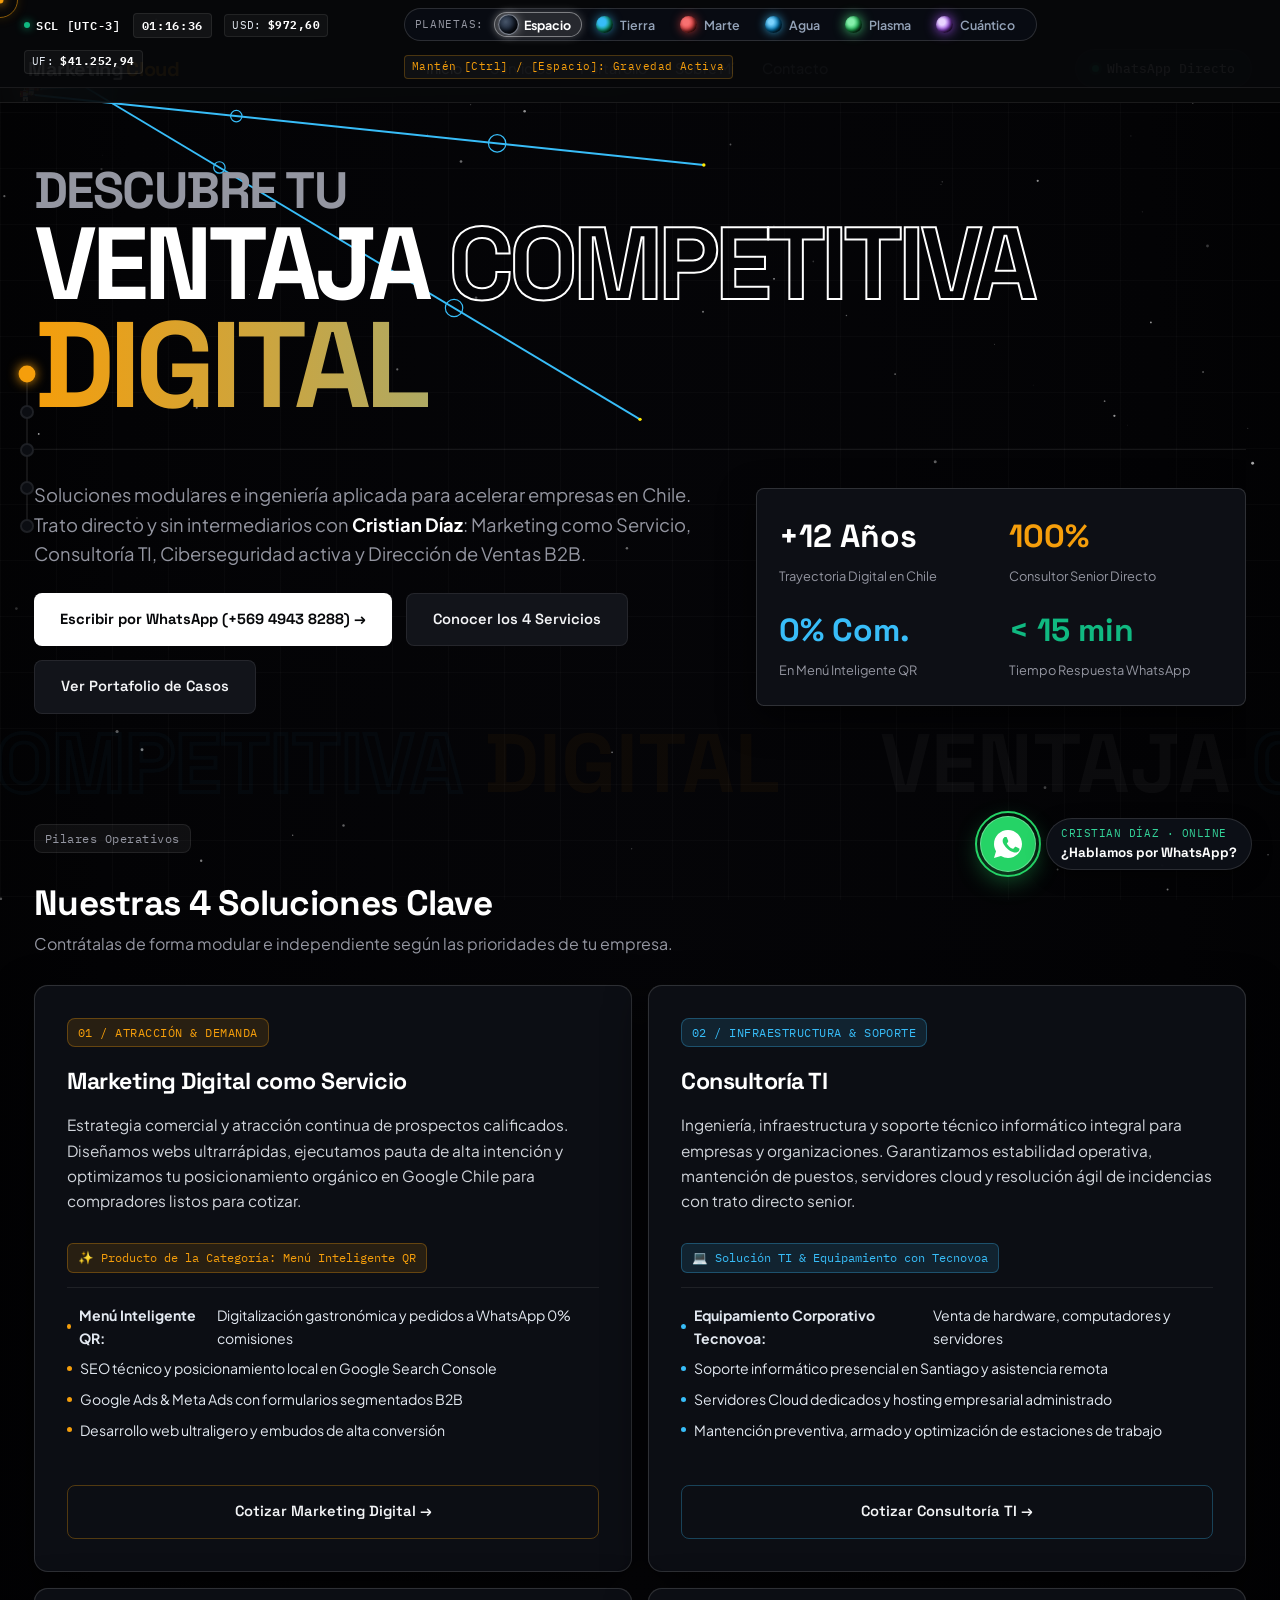
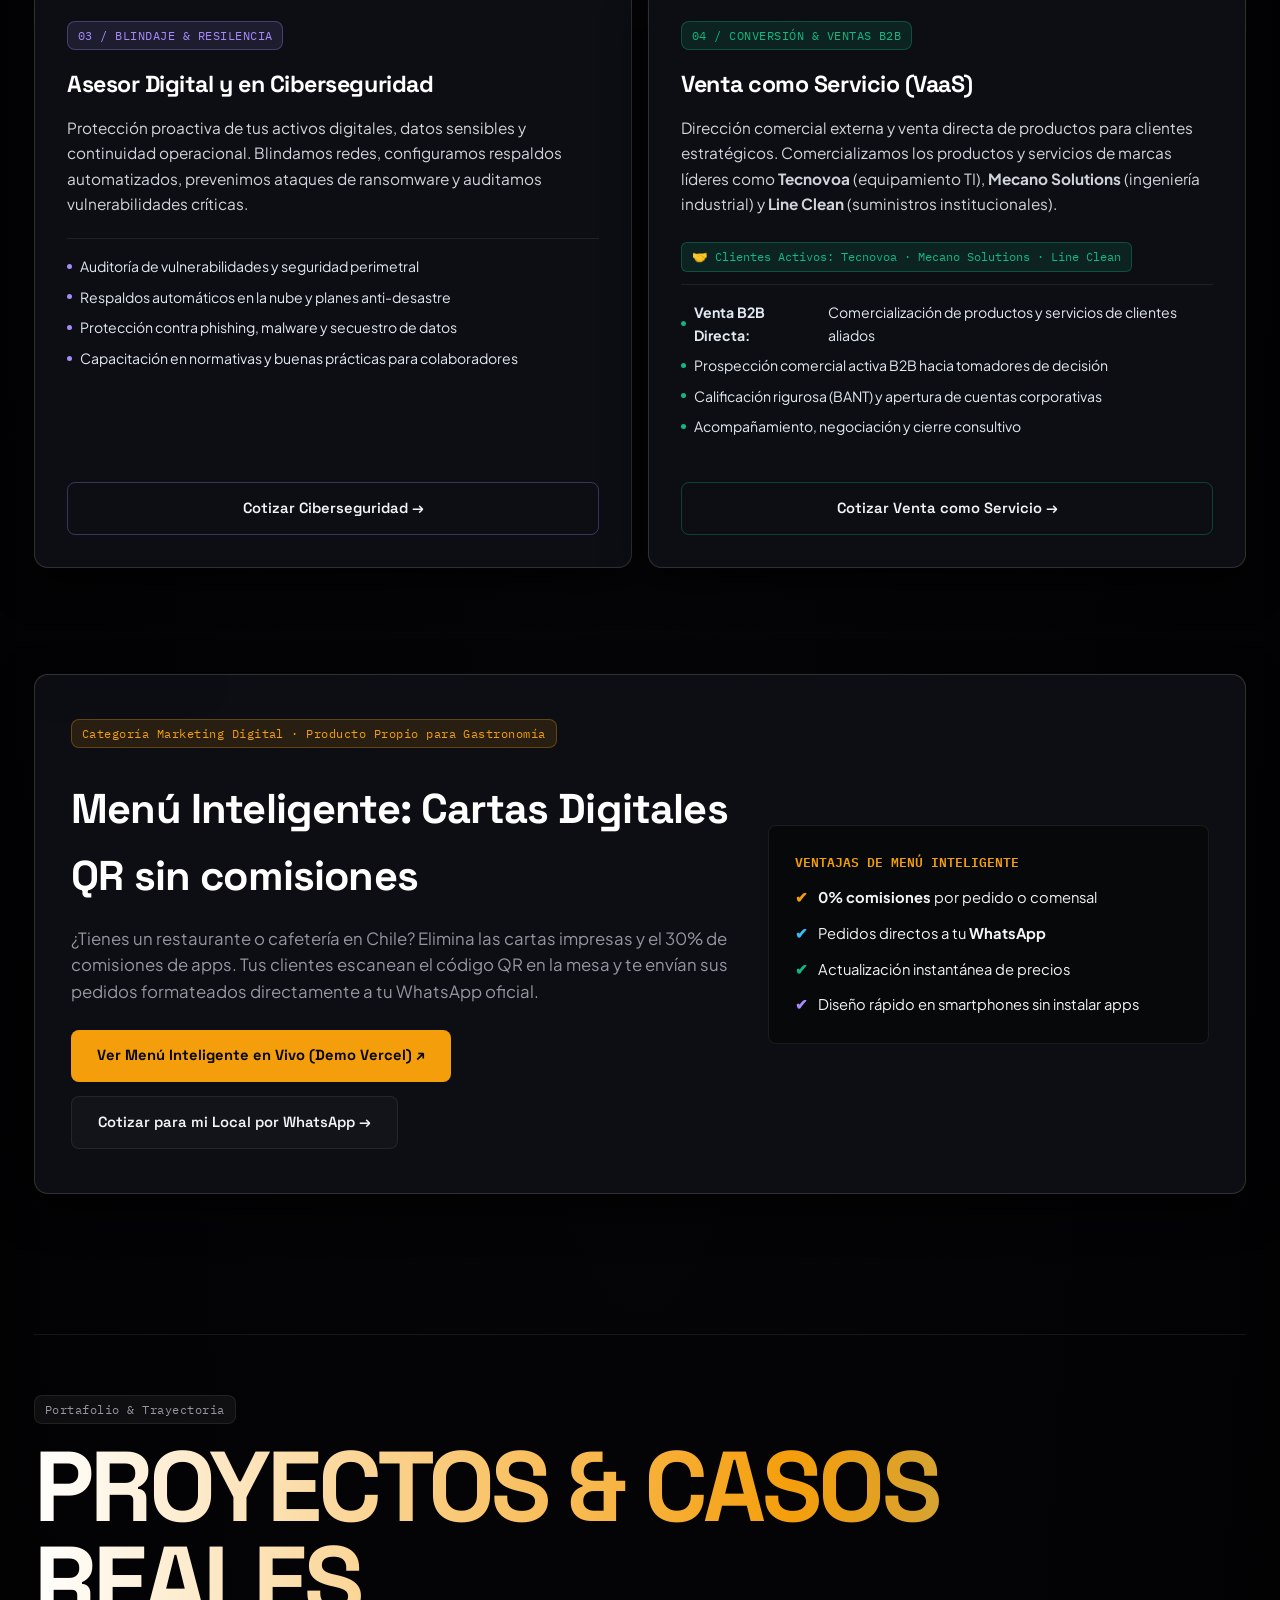
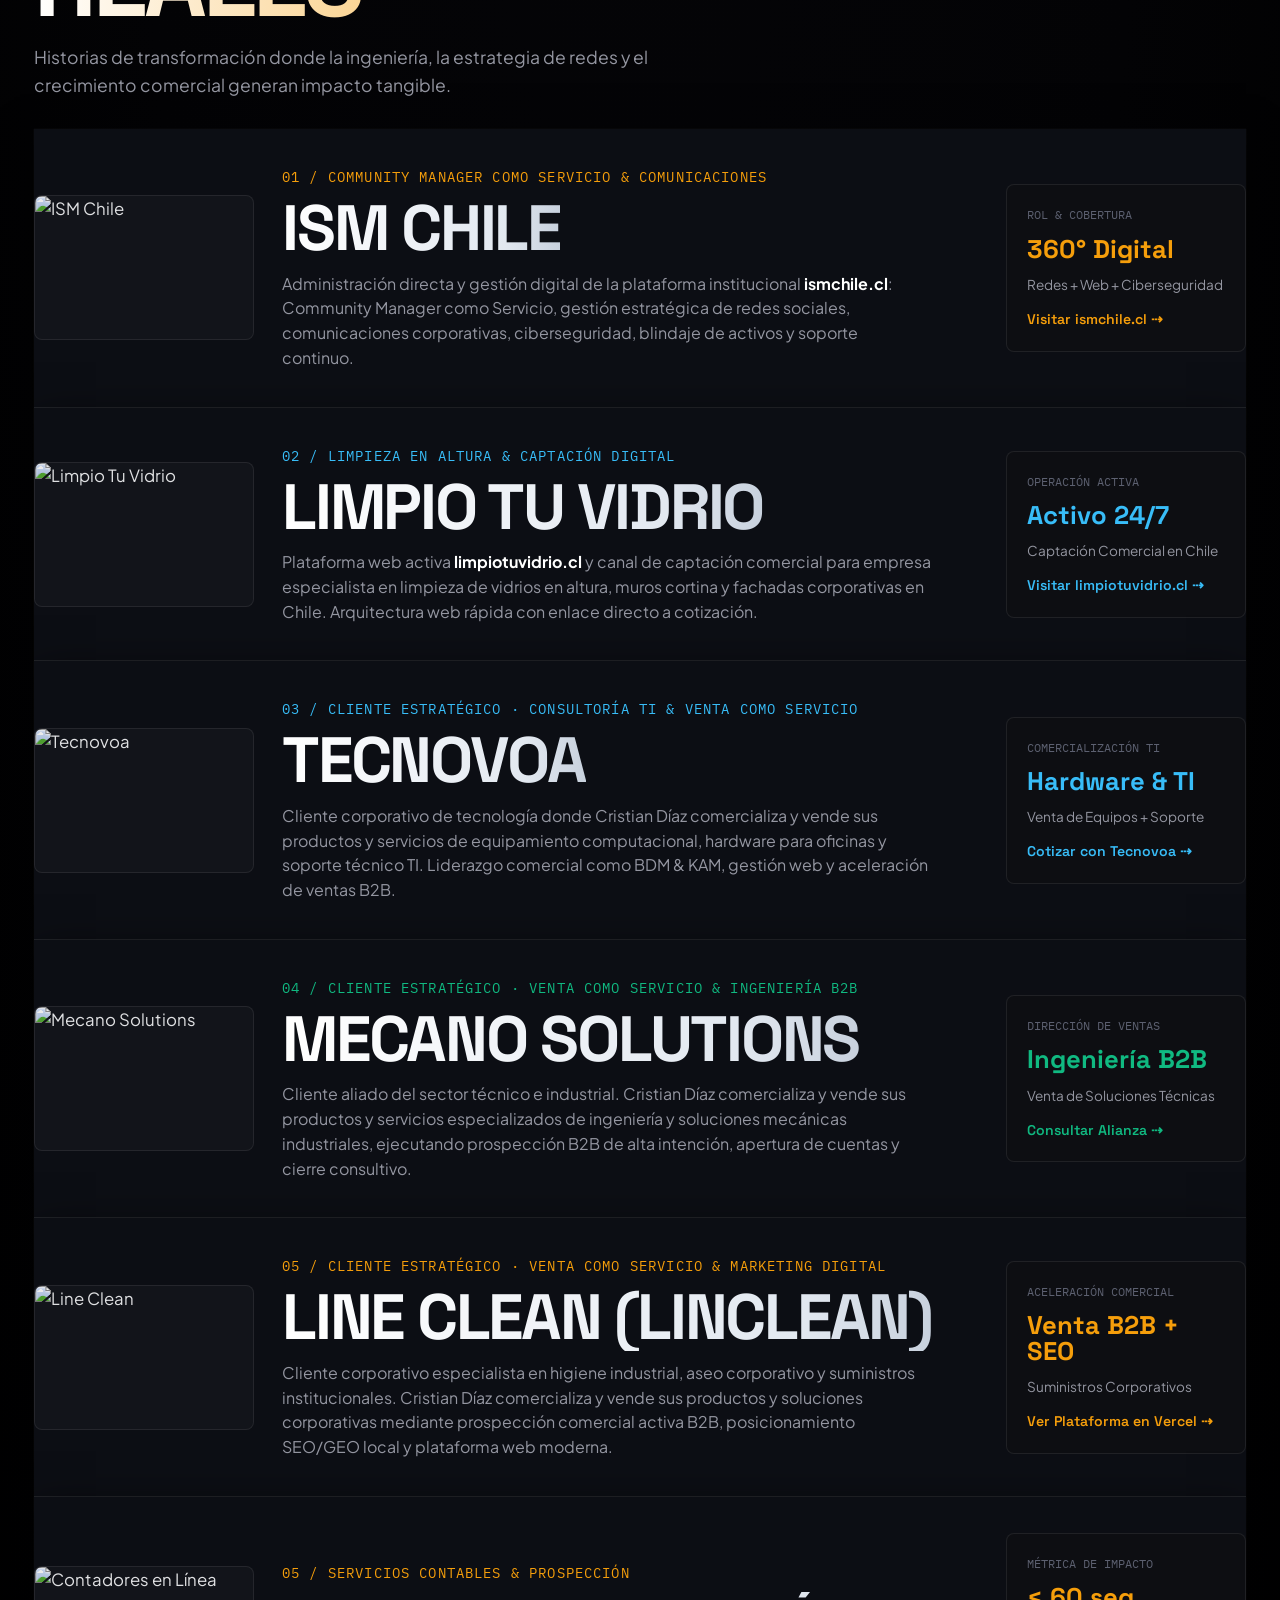
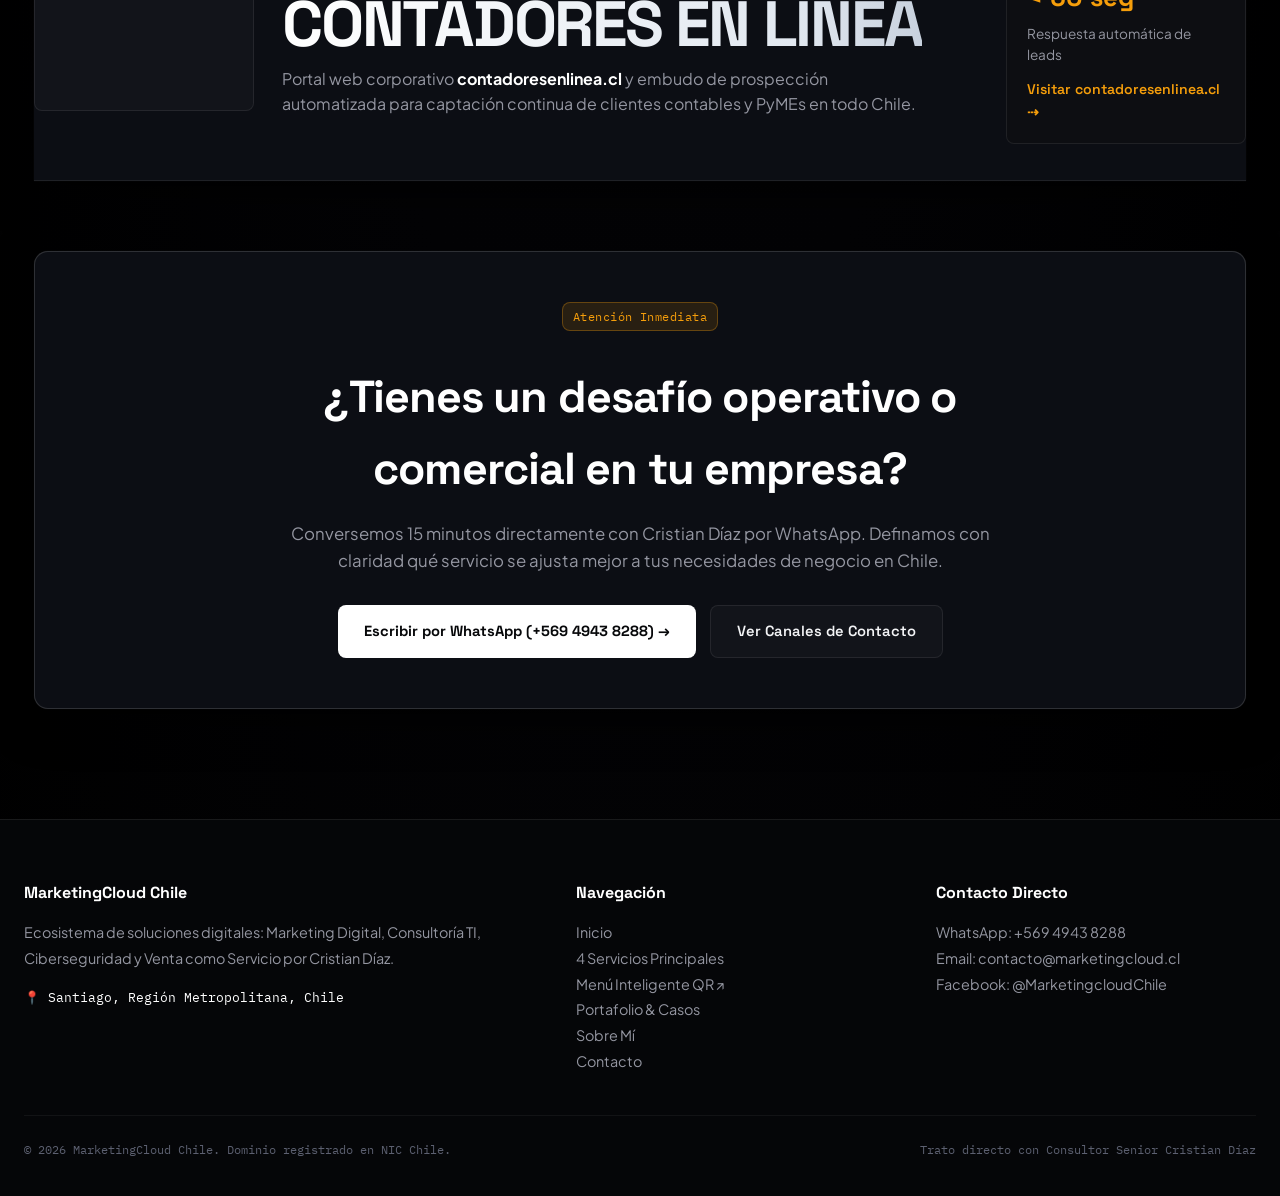
==== index.html @ 7309f52e "feat: unified header on all pages, 3D planetary spheres, martian wind, deep sea plants, laser card s" ====
﻿<!DOCTYPE html>
<html lang="es-CL">
<head>
  <meta charset="UTF-8">
  <meta name="viewport" content="width=device-width, initial-scale=1.0">

  <!-- Primary Meta Tags -->
  <title>MarketingCloud Chile · Ventaja Competitiva Digital</title>
  <meta name="title" content="MarketingCloud Chile · Ventaja Competitiva Digital">
  <meta name="description" content="Consultoría Senior por Cristian Díaz: Marketing Digital como Servicio, Infraestructura TI Cloud, Ciberseguridad y Ventas B2B en Chile (+12 años).">
  <link rel="canonical" href="https://crdiazu.github.io/marketingcloud-cl/">
  <meta name="robots" content="index, follow">

  <!-- Favicon & Icons -->
  <link rel="icon" type="image/x-icon" href="favicon.ico">
  <link rel="icon" type="image/png" sizes="64x64" href="favicon.png">
  <link rel="apple-touch-icon" href="favicon.png">

  <!-- Open Graph / Facebook / WhatsApp (Ficha de Enlace) -->
  <meta property="og:type" content="website">
  <meta property="og:url" content="https://crdiazu.github.io/marketingcloud-cl/">
  <meta property="og:site_name" content="MarketingCloud Chile">
  <meta property="og:title" content="MarketingCloud Chile · Ventaja Competitiva Digital">
  <meta property="og:description" content="Consultoría Senior por Cristian Díaz: Marketing Digital como Servicio, Infraestructura TI Cloud, Ciberseguridad y Ventas B2B en Chile (+12 años).">
  <meta property="og:image" content="https://crdiazu.github.io/marketingcloud-cl/og-image.jpg">
  <meta property="og:image:secure_url" content="https://crdiazu.github.io/marketingcloud-cl/og-image.jpg">
  <meta property="og:image:type" content="image/jpeg">
  <meta property="og:image:width" content="1200">
  <meta property="og:image:height" content="630">
  <meta property="og:image:alt" content="MarketingCloud Chile · Ventaja Competitiva Digital">
  <meta property="og:locale" content="es_CL">

  <!-- Twitter / X -->
  <meta name="twitter:card" content="summary_large_image">
  <meta name="twitter:url" content="https://crdiazu.github.io/marketingcloud-cl/">
  <meta name="twitter:title" content="MarketingCloud Chile · Ventaja Competitiva Digital">
  <meta name="twitter:description" content="Consultoría Senior por Cristian Díaz: Marketing Digital como Servicio, Infraestructura TI Cloud, Ciberseguridad y Ventas B2B en Chile (+12 años).">
  <meta name="twitter:image" content="https://crdiazu.github.io/marketingcloud-cl/og-image.jpg">
  
    
  <link rel="preconnect" href="https://fonts.googleapis.com">
  <link rel="preconnect" href="https://fonts.gstatic.com" crossorigin>
  <link href="https://fonts.googleapis.com/css2?family=Plus+Jakarta+Sans:wght@400;500;600;700;800&family=Space+Grotesk:wght@500;600;700;800;900&family=IBM+Plex+Mono:wght@400;500;600;700&display=swap" rel="stylesheet">
  
  <link rel="stylesheet" href="css/style.css">
</head>
<body>

  <!-- CANVAS ESPACIAL DE FONDO (Física magnética, gravedad variable y líquidos) -->
  <canvas id="nebula-canvas"></canvas>
  <div class="grid-bg" aria-hidden="true"></div>

  <!-- CURSOR RETICULAR ESPACIAL (Alto contraste, Cero desenfoque) -->
  <div class="cursor-dot" id="cursor-dot" aria-hidden="true"></div>
  <div class="cursor-ring" id="cursor-ring" aria-hidden="true"></div>

  <!-- MENÚ LATERAL IZQUIERDO QUE SE ARMA AL BAJAR (SCROLL-SPY RAIL) -->
  <aside class="scroll-rail" id="scroll-rail" aria-label="Navegación de progreso en la página">
    <div class="scroll-rail-line">
      <div class="scroll-rail-fill" id="scroll-rail-fill"></div>
    </div>
    <ul class="scroll-rail-list">
      <li>
        <a href="#inicio" class="rail-item active" data-section="inicio">
          <span class="rail-dot"></span>
          <span class="rail-label">01 / INICIO</span>
        </a>
      </li>
      <li>
        <a href="#servicios" class="rail-item" data-section="servicios">
          <span class="rail-dot"></span>
          <span class="rail-label">02 / 4 SERVICIOS</span>
        </a>
      </li>
      <li>
        <a href="#menu-inteligente" class="rail-item" data-section="menu-inteligente">
          <span class="rail-dot"></span>
          <span class="rail-label">03 / MENÚ QR</span>
        </a>
      </li>
      <li>
        <a href="#proyectos" class="rail-item" data-section="proyectos">
          <span class="rail-dot"></span>
          <span class="rail-label">04 / CASOS REALES</span>
        </a>
      </li>
      <li>
        <a href="#contacto" class="rail-item" data-section="contacto">
          <span class="rail-dot"></span>
          <span class="rail-label">05 / CONTACTO</span>
        </a>
      </li>
    </ul>
  </aside>

    <!-- BARRA DE ESTUDIO CON RELOJ, DÓLAR, UF Y SELECTOR DE ENTORNOS PLANETARIOS -->
  <aside class="studio-bar" aria-label="Información de mercado y controles de física">
    <div class="studio-bar-inner">
      <div class="studio-bar-left">
        <span style="display: inline-flex; align-items: center; gap: 6px; color: #FFFFFF; font-weight: 600;">
          <span style="width: 6px; height: 6px; border-radius: 50%; background: #10B981; box-shadow: 0 0 8px #10B981;"></span>
          SCL [UTC-3]
        </span>
        <span class="timecode-live" id="live-timecode">00:00:00</span>
        
        <!-- INDICADORES ECONÓMICOS CHILE EN VIVO -->
        <span class="finance-badge" title="Valor oficial Dólar Observado en Chile">
          USD: <strong id="val-dolar">$972,60</strong>
        </span>
        <span class="finance-badge" title="Valor oficial Unidad de Fomento">
          UF: <strong id="val-uf">$41.252,94</strong>
        </span>
      </div>

      <div class="studio-bar-right">
        <!-- SELECTOR DE ENTORNOS PLANETARIOS CON ESFERAS 3D -->
        <div class="gravity-selector-bar">
          <span class="gravity-label">Planetas:</span>
          <button class="gravity-btn active" data-mode="espacio" title="Espacio: Zero-G cósmico [Tecla E]">
            <span class="planet-sphere sphere-espacio"></span>
            <span>Espacio</span>
          </button>
          <button class="gravity-btn" data-mode="tierra" title="Tierra: 1.0g y atmósfera verde [Tecla T]">
            <span class="planet-sphere sphere-tierra"></span>
            <span>Tierra</span>
          </button>
          <button class="gravity-btn" data-mode="marte" title="Marte: Viento rojo y 0.38g [Tecla M]">
            <span class="planet-sphere sphere-marte"></span>
            <span>Marte</span>
          </button>
          <button class="gravity-btn" data-mode="agua" title="Agua: Oleaje abisal y plantas marinas [Tecla A]">
            <span class="planet-sphere sphere-agua"></span>
            <span>Agua</span>
          </button>
          <button class="gravity-btn" data-mode="plasma" title="Plasma: Arcos eléctricos y verde neón [Tecla P]">
            <span class="planet-sphere sphere-plasma"></span>
            <span>Plasma</span>
          </button>
          <button class="gravity-btn" data-mode="cuantico" title="Cuántico: Púrpura iridiscente oscilante [Tecla C]">
            <span class="planet-sphere sphere-cuantico"></span>
            <span>Cuántico</span>
          </button>
        </div>

        <span class="finance-badge" id="ctrl-tip" style="color: var(--accent); border-color: rgba(245,158,11,0.25);" title="Mantén pulsado Control o Barra Espaciadora para activar gravedad">
          Mant&eacute;n [Ctrl] / [Espacio]: Gravedad Activa
        </span>
      </div>
    </div>
  </aside>

    <!-- CABECERA SUPERIOR MÓVIL (LIVIANA, COMPACTA, CERO COLISIÓN) -->
  <header class="mobile-top-bar" aria-label="Identidad móvil y selector de entorno">
    <a href="index.html" class="mobile-logo">Marketing<span>Cloud</span></a>
    <div class="mobile-top-actions">
      <span class="mobile-status-dot" title="Santiago de Chile Online"></span>
      <button class="mobile-planet-pill" id="mobile-planet-btn" aria-label="Cambiar entorno planetario">
        🌌 Espacio
      </button>
    </div>
  </header>

  <!-- NAVEGACIÓN PRINCIPAL (ARRIBA EN ESCRITORIO / DOCK INFERIOR EN MÓVIL) -->
  <nav class="main-nav" aria-label="Navegación principal">
    <div class="logo">
      <a href="index.html">Marketing<span>Cloud</span></a>
    </div>
    <div class="nav-links">
      <a href="index.html" class="nav-item active">
        <svg class="nav-tab-icon" viewBox="0 0 24 24" width="20" height="20" fill="none" stroke="currentColor" stroke-width="2"><path d="M3 12l9-9 9 9M5 10v10a1 1 0 001 1h4v-6h4v6h4a1 1 0 001-1V10"/></svg>
        <span>Inicio</span>
      </a>
      <a href="servicios.html" class="nav-item">
        <svg class="nav-tab-icon" viewBox="0 0 24 24" width="20" height="20" fill="none" stroke="currentColor" stroke-width="2"><rect x="3" y="3" width="7" height="7" rx="1"/><rect x="14" y="3" width="7" height="7" rx="1"/><rect x="14" y="14" width="7" height="7" rx="1"/><rect x="3" y="14" width="7" height="7" rx="1"/></svg>
        <span>Servicios</span>
      </a>
      <a href="portafolio.html" class="nav-item">
        <svg class="nav-tab-icon" viewBox="0 0 24 24" width="20" height="20" fill="none" stroke="currentColor" stroke-width="2"><rect x="2" y="7" width="20" height="14" rx="2"/><path d="M16 7V5a2 2 0 00-2-2h-4a2 2 0 00-2 2v2"/></svg>
        <span>Portafolio</span>
      </a>
      <a href="sobre-mi.html" class="nav-item">
        <svg class="nav-tab-icon" viewBox="0 0 24 24" width="20" height="20" fill="none" stroke="currentColor" stroke-width="2"><path d="M20 21v-2a4 4 0 00-4-4H8a4 4 0 00-4 4v2"/><circle cx="12" cy="7" r="4"/></svg>
        <span>Sobre Mí</span>
      </a>
      <a href="contacto.html" class="nav-item">
        <svg class="nav-tab-icon" viewBox="0 0 24 24" width="20" height="20" fill="none" stroke="currentColor" stroke-width="2"><path d="M21 15a2 2 0 01-2 2H7l-4 4V5a2 2 0 012-2h14a2 2 0 012 2z"/></svg>
        <span>Contacto</span>
      </a>
    </div>
    <a class="nav-cta" href="https://wa.me/56949438288?text=Hola%20Cristian,%20me%20gustar%C3%ADa%20conversar%20sobre%20mi%20empresa" target="_blank" rel="noopener">
      <span class="pulse-dot"></span>
      <span>WhatsApp Directo</span>
    </a>
  </nav>

    <!-- TIPOGRAFÍA CINÉTICA PARALLAX TRASERA (Sale al bajar y se desplaza de derecha a izquierda por detrás de las tarjetas) -->
  <div class="bg-kinetic-stream" id="bg-kinetic-stream" aria-hidden="true">
    <div class="bg-kinetic-rail" id="bg-kinetic-rail">
      <div class="bg-kinetic-phrase">
        <span class="bg-k-solid">VENTAJA</span>
        <span class="bg-k-outline">COMPETITIVA</span>
        <span class="bg-k-grad">DIGITAL</span>
      </div>
      <div class="bg-kinetic-phrase">
        <span class="bg-k-solid">VENTAJA</span>
        <span class="bg-k-outline">COMPETITIVA</span>
        <span class="bg-k-grad">DIGITAL</span>
      </div>
      <div class="bg-kinetic-phrase">
        <span class="bg-k-solid">VENTAJA</span>
        <span class="bg-k-outline">COMPETITIVA</span>
        <span class="bg-k-grad">DIGITAL</span>
      </div>
      <div class="bg-kinetic-phrase">
        <span class="bg-k-solid">VENTAJA</span>
        <span class="bg-k-outline">COMPETITIVA</span>
        <span class="bg-k-grad">DIGITAL</span>
      </div>
      <div class="bg-kinetic-phrase">
        <span class="bg-k-solid">VENTAJA</span>
        <span class="bg-k-outline">COMPETITIVA</span>
        <span class="bg-k-grad">DIGITAL</span>
      </div>
    </div>
  </div>
  </div>

  <main class="wrap" style="padding-top: 125px;">

    <!-- HERO BRUTALISTA CON TIPOGRAFÍA CINÉTICA PARALLAX -->
    <section class="brutalist-hero" id="inicio">
      

      <div class="kinetic-text-wrap">
        <div class="kinetic-line-1">DESCUBRE TU</div>
        <div class="kinetic-line-2">
          <span>VENTAJA</span> <span class="outline-text">COMPETITIVA</span>
        </div>
        <div class="kinetic-line-3">
          DIGITAL
        </div>
      </div>

      <div class="brutalist-grid-meta">
        <div>
          <p style="font-size: 1.15rem; color: var(--text-muted); line-height: 1.6; max-width: 680px; margin-bottom: 24px;">
            Soluciones modulares e ingeniería aplicada para acelerar empresas en Chile. Trato directo y sin intermediarios con <strong style="color: #FFFFFF;">Cristian Díaz</strong>: Marketing como Servicio, Consultoría TI, Ciberseguridad activa y Dirección de Ventas B2B.
          </p>
          <div style="display: flex; gap: 14px; flex-wrap: wrap;">
            <a class="btn-primary" href="https://wa.me/56949438288?text=Hola%20Cristian,%20quiero%20conversar%20sobre%20mi%20empresa" target="_blank" rel="noopener">
              Escribir por WhatsApp (+569 4943 8288) →
            </a>
            <a class="btn-secondary" href="servicios.html">
              Conocer los 4 Servicios
            </a>
            <a class="btn-secondary" href="portafolio.html">
              Ver Portafolio de Casos
            </a>
          </div>
        </div>

        <div style="display: grid; grid-template-columns: 1fr 1fr; gap: 16px; background: rgba(255,255,255,0.02); border: 1px solid var(--border); padding: 22px; border-radius: var(--radius-sm);">
          <div>
            <span style="font-family: var(--font-display); font-size: 2rem; font-weight: 800; color: #FFFFFF; display: block;">+12 Años</span>
            <span style="font-size: 0.8rem; color: var(--text-muted);">Trayectoria Digital en Chile</span>
          </div>
          <div>
            <span style="font-family: var(--font-display); font-size: 2rem; font-weight: 800; color: var(--accent); display: block;">100%</span>
            <span style="font-size: 0.8rem; color: var(--text-muted);">Consultor Senior Directo</span>
          </div>
          <div>
            <span style="font-family: var(--font-display); font-size: 2rem; font-weight: 800; color: var(--cyan); display: block;">0% Com.</span>
            <span style="font-size: 0.8rem; color: var(--text-muted);">En Menú Inteligente QR</span>
          </div>
          <div>
            <span style="font-family: var(--font-display); font-size: 2rem; font-weight: 800; color: var(--emerald); display: block;">&lt; 15 min</span>
            <span style="font-size: 0.8rem; color: var(--text-muted);">Tiempo Respuesta WhatsApp</span>
          </div>
        </div>
      </div>
    </section>

    <!-- SECTION: LOS 4 SERVICIOS PRINCIPALES (CON IMÁGENES DE AMBIENTE DIFUMINADAS) -->
    <section id="servicios" style="padding: 40px 0 60px;">
      <div style="margin-bottom: 28px;">
        <span class="chip chip-neutral">Pilares Operativos</span>
        <h2 style="font-family: var(--font-display); font-size: var(--step-title); font-weight: 800; letter-spacing: -0.02em; color: #FFFFFF; margin-top: 6px;">
          Nuestras 4 Soluciones Clave
        </h2>
        <p style="color: var(--text-muted); font-size: 1rem; max-width: 640px;">
          Contrátalas de forma modular e independiente según las prioridades de tu empresa.
        </p>
      </div>

      <div class="board">
        <!-- 1. Marketing Digital como Servicio -->
        <div class="service-card service-card-1 col-6">
          <img class="card-ambient-bg" src="https://images.pexels.com/photos/905163/pexels-photo-905163.jpeg?auto=compress&cs=tinysrgb&w=800" alt="Marketing Digital" loading="lazy">
          <div class="card-content-layer">
            <span class="chip chip-accent">01 / ATRACCIÓN & DEMANDA</span>
            <h3 class="service-title">Marketing Digital como Servicio</h3>
            <p class="service-desc">
              Estrategia comercial y atracción continua de prospectos calificados. Diseñamos webs ultrarrápidas, ejecutamos pauta de alta intención y optimizamos tu posicionamiento orgánico en Google Chile para compradores listos para cotizar.
            </p>
            <div style="display: inline-flex; align-items: center; gap: 6px; background: rgba(245, 158, 11, 0.12); border: 1px solid rgba(245, 158, 11, 0.3); padding: 4px 10px; border-radius: 6px; font-size: 0.78rem; font-family: var(--font-mono); color: var(--accent); margin: 8px 0 14px;">
              ✨ Producto de la Categoría: Menú Inteligente QR
            </div>
            <ul class="service-list">
              <li><span class="dot" style="background: var(--accent);"></span> <strong>Menú Inteligente QR:</strong> Digitalización gastronómica y pedidos a WhatsApp 0% comisiones</li>
              <li><span class="dot" style="background: var(--accent);"></span> SEO técnico y posicionamiento local en Google Search Console</li>
              <li><span class="dot" style="background: var(--accent);"></span> Google Ads & Meta Ads con formularios segmentados B2B</li>
              <li><span class="dot" style="background: var(--accent);"></span> Desarrollo web ultraligero y embudos de alta conversión</li>
            </ul>
          </div>
          <a class="btn-secondary card-content-layer" style="margin-top: 20px; border-color: rgba(245, 158, 11, 0.3);" href="https://wa.me/56949438288?text=Hola%20Cristian,%20me%20interesa%20el%20servicio%20de%20Marketing%20Digital" target="_blank" rel="noopener">
            Cotizar Marketing Digital →
          </a>
        </div>

        <!-- 2. Consultoría TI -->
        <div class="service-card service-card-2 col-6">
          <img class="card-ambient-bg" src="https://images.pexels.com/photos/17489157/pexels-photo-17489157.jpeg?auto=compress&cs=tinysrgb&w=800" alt="Consultoría TI" loading="lazy">
          <div class="card-content-layer">
            <span class="chip chip-cyan">02 / INFRAESTRUCTURA & SOPORTE</span>
            <h3 class="service-title">Consultoría TI</h3>
            <p class="service-desc">
              Ingeniería, infraestructura y soporte técnico informático integral para empresas y organizaciones. Garantizamos estabilidad operativa, mantención de puestos, servidores cloud y resolución ágil de incidencias con trato directo senior.
            </p>
            <div style="display: inline-flex; align-items: center; gap: 6px; background: rgba(56, 189, 248, 0.12); border: 1px solid rgba(56, 189, 248, 0.3); padding: 4px 10px; border-radius: 6px; font-size: 0.78rem; font-family: var(--font-mono); color: var(--cyan); margin: 8px 0 14px;">
              💻 Solución TI & Equipamiento con Tecnovoa
            </div>
            <ul class="service-list">
              <li><span class="dot" style="background: var(--cyan);"></span> <strong>Equipamiento Corporativo Tecnovoa:</strong> Venta de hardware, computadores y servidores</li>
              <li><span class="dot" style="background: var(--cyan);"></span> Soporte informático presencial en Santiago y asistencia remota</li>
              <li><span class="dot" style="background: var(--cyan);"></span> Servidores Cloud dedicados y hosting empresarial administrado</li>
              <li><span class="dot" style="background: var(--cyan);"></span> Mantención preventiva, armado y optimización de estaciones de trabajo</li>
            </ul>
          </div>
          <a class="btn-secondary card-content-layer" style="margin-top: 20px; border-color: rgba(56, 189, 248, 0.3);" href="https://wa.me/56949438288?text=Hola%20Cristian,%20necesito%20Consultor%C3%ADa%20TI%20y%20Soporte" target="_blank" rel="noopener">
            Cotizar Consultoría TI →
          </a>
        </div>

        <!-- 3. Asesor Digital y en Ciberseguridad -->
        <div class="service-card service-card-3 col-6">
          <img class="card-ambient-bg" src="https://cdn.pixabay.com/photo/2019/11/08/10/34/cyber-4610993_1280.jpg" alt="Ciberseguridad" loading="lazy">
          <div class="card-content-layer">
            <span class="chip chip-purple">03 / BLINDAJE & RESILENCIA</span>
            <h3 class="service-title">Asesor Digital y en Ciberseguridad</h3>
            <p class="service-desc">
              Protección proactiva de tus activos digitales, datos sensibles y continuidad operacional. Blindamos redes, configuramos respaldos automatizados, prevenimos ataques de ransomware y auditamos vulnerabilidades críticas.
            </p>
            <ul class="service-list">
              <li><span class="dot" style="background: var(--purple);"></span> Auditoría de vulnerabilidades y seguridad perimetral</li>
              <li><span class="dot" style="background: var(--purple);"></span> Respaldos automáticos en la nube y planes anti-desastre</li>
              <li><span class="dot" style="background: var(--purple);"></span> Protección contra phishing, malware y secuestro de datos</li>
              <li><span class="dot" style="background: var(--purple);"></span> Capacitación en normativas y buenas prácticas para colaboradores</li>
            </ul>
          </div>
          <a class="btn-secondary card-content-layer" style="margin-top: 20px; border-color: rgba(167, 139, 250, 0.3);" href="https://wa.me/56949438288?text=Hola%20Cristian,%20busco%20asesor%C3%ADa%20en%20Ciberseguridad" target="_blank" rel="noopener">
            Cotizar Ciberseguridad →
          </a>
        </div>

        <!-- 4. Venta como Servicio -->
        <div class="service-card service-card-4 col-6">
          <img class="card-ambient-bg" src="https://images.pexels.com/photos/3184465/pexels-photo-3184465.jpeg?auto=compress&cs=tinysrgb&w=800" alt="Ventas B2B" loading="lazy">
          <div class="card-content-layer">
            <span class="chip chip-emerald">04 / CONVERSIÓN & VENTAS B2B</span>
            <h3 class="service-title">Venta como Servicio (VaaS)</h3>
            <p class="service-desc">
              Dirección comercial externa y venta directa de productos para clientes estratégicos. Comercializamos los productos y servicios de marcas líderes como <strong>Tecnovoa</strong> (equipamiento TI), <strong>Mecano Solutions</strong> (ingeniería industrial) y <strong>Line Clean</strong> (suministros institucionales).
            </p>
            <div style="display: inline-flex; align-items: center; gap: 6px; background: rgba(16, 185, 129, 0.12); border: 1px solid rgba(16, 185, 129, 0.3); padding: 4px 10px; border-radius: 6px; font-size: 0.78rem; font-family: var(--font-mono); color: var(--emerald); margin: 4px 0 12px;">
              🤝 Clientes Activos: Tecnovoa · Mecano Solutions · Line Clean
            </div>
            <ul class="service-list">
              <li><span class="dot" style="background: var(--emerald);"></span> <strong>Venta B2B Directa:</strong> Comercialización de productos y servicios de clientes aliados</li>
              <li><span class="dot" style="background: var(--emerald);"></span> Prospección comercial activa B2B hacia tomadores de decisión</li>
              <li><span class="dot" style="background: var(--emerald);"></span> Calificación rigurosa (BANT) y apertura de cuentas corporativas</li>
              <li><span class="dot" style="background: var(--emerald);"></span> Acompañamiento, negociación y cierre consultivo</li>
            </ul>
          </div>
          <a class="btn-secondary card-content-layer" style="margin-top: 20px; border-color: rgba(16, 185, 129, 0.3);" href="https://wa.me/56949438288?text=Hola%20Cristian,%20quiero%20conversar%20sobre%20Venta%20como%20Servicio" target="_blank" rel="noopener">
            Cotizar Venta como Servicio →
          </a>
        </div>
      </div>
    </section>

    <!-- SECTION: BANNER MENÚ INTELIGENTE -->
    <section id="menu-inteligente" style="padding: 30px 0 60px;">
      <div class="tile col-12" style="background: linear-gradient(135deg, rgba(245, 158, 11, 0.08) 0%, #12141A 100%); border-color: rgba(245, 158, 11, 0.4); padding: 44px 36px; position: relative;">
        <img class="card-ambient-bg" src="https://images.pexels.com/photos/262978/pexels-photo-262978.jpeg?auto=compress&cs=tinysrgb&w=800" alt="Restaurante Menú QR" loading="lazy">
        <div style="display: grid; grid-template-columns: 1.8fr 1.2fr; gap: 36px; align-items: center;" class="card-content-layer">
          <div>
            <span class="chip chip-accent">Categoría Marketing Digital · Producto Propio para Gastronomía</span>
            <h2 style="font-family: var(--font-display); font-size: clamp(1.8rem, 3.5vw, 2.6rem); font-weight: 800; letter-spacing: -0.02em; color: #FFFFFF; margin: 12px 0 16px;">
              Menú Inteligente: Cartas Digitales QR sin comisiones
            </h2>
            <p style="color: var(--text-muted); font-size: 1.05rem; line-height: 1.6; margin-bottom: 24px;">
              ¿Tienes un restaurante o cafetería en Chile? Elimina las cartas impresas y el 30% de comisiones de apps. Tus clientes escanean el código QR en la mesa y te envían sus pedidos formateados directamente a tu WhatsApp oficial.
            </p>
            <div style="display: flex; gap: 14px; flex-wrap: wrap;">
              <a class="btn-accent" href="https://menu-inteligente-mc.vercel.app/" target="_blank" rel="noopener">
                Ver Menú Inteligente en Vivo (Demo Vercel) ↗
              </a>
              <a class="btn-secondary" href="https://wa.me/56949438288?text=Hola%20Cristian,%20quiero%20implementar%20Men%C3%BA%20Inteligente%20en%20mi%20local" target="_blank" rel="noopener">
                Cotizar para mi Local por WhatsApp →
              </a>
            </div>
          </div>

          <div style="background: var(--bg); border: 1px solid var(--border); border-radius: var(--radius-sm); padding: 26px;">
            <p style="font-family: var(--font-mono); font-size: 0.8rem; color: var(--accent); font-weight: 600; margin-bottom: 14px;">VENTAJAS DE MENÚ INTELIGENTE</p>
            <ul style="list-style: none; display: flex; flex-direction: column; gap: 12px; font-size: 0.92rem;">
              <li style="display: flex; gap: 10px; align-items: flex-start;">
                <span style="color: var(--accent); font-weight: bold;">✔</span>
                <span><strong>0% comisiones</strong> por pedido o comensal</span>
              </li>
              <li style="display: flex; gap: 10px; align-items: flex-start;">
                <span style="color: var(--cyan); font-weight: bold;">✔</span>
                <span>Pedidos directos a tu <strong>WhatsApp</strong></span>
              </li>
              <li style="display: flex; gap: 10px; align-items: flex-start;">
                <span style="color: var(--emerald); font-weight: bold;">✔</span>
                <span>Actualización instantánea de precios</span>
              </li>
              <li style="display: flex; gap: 10px; align-items: flex-start;">
                <span style="color: var(--purple); font-weight: bold;">✔</span>
                <span>Diseño rápido en smartphones sin instalar apps</span>
              </li>
            </ul>
          </div>
        </div>
      </div>
    </section>

    <!-- SECTION: PROYECTOS CON FOTOGRAFÍAS REALES Y CASOS -->
    <section class="projects-section" id="proyectos">
      <div>
        <span class="chip chip-neutral">Portafolio & Trayectoria</span>
        <h2 class="chroma-title">PROYECTOS & CASOS REALES</h2>
        <p style="color: var(--text-muted); font-size: 1.1rem; max-width: 680px; margin-top: -10px; margin-bottom: 30px;">
          Historias de transformación donde la ingeniería, la estrategia de redes y el crecimiento comercial generan impacto tangible.
        </p>
      </div>

      <!-- PROYECTO 1: ISM CHILE -->
      <article class="project-giant-item">
        <div class="project-thumb">
          <img src="https://images.pexels.com/photos/5212695/pexels-photo-5212695.jpeg?auto=compress&cs=tinysrgb&w=800" alt="ISM Chile" loading="lazy">
        </div>
        <div>
          <span class="project-number">01 / COMMUNITY MANAGER COMO SERVICIO & COMUNICACIONES</span>
          <h3 class="project-giant-name">ISM CHILE</h3>
          <p class="project-desc">
            Administración directa y gestión digital de la plataforma institucional <strong style="color: #FFFFFF;">ismchile.cl</strong>: Community Manager como Servicio, gestión estratégica de redes sociales, comunicaciones corporativas, ciberseguridad, blindaje de activos y soporte continuo.
          </p>
        </div>
        <div class="project-meta-box">
          <span style="font-family: var(--font-mono); font-size: 0.75rem; color: var(--text-dim); text-transform: uppercase;">Rol & Cobertura</span>
          <span class="project-stat-num" style="font-size: 1.6rem; color: var(--accent);">360° Digital</span>
          <span style="font-size: 0.85rem; color: var(--text-muted);">Redes + Web + Ciberseguridad</span>
          <a class="project-link-btn" href="https://www.ismchile.cl/" target="_blank" rel="noopener">Visitar ismchile.cl ⇢</a>
        </div>
      </article>

      <!-- PROYECTO 2: LIMPIO TU VIDRIO -->
      <article class="project-giant-item">
        <div class="project-thumb">
          <img src="https://images.pexels.com/photos/35973143/pexels-photo-35973143.jpeg?auto=compress&cs=tinysrgb&w=800" alt="Limpio Tu Vidrio" loading="lazy">
        </div>
        <div>
          <span class="project-number" style="color: var(--cyan);">02 / LIMPIEZA EN ALTURA & CAPTACIÓN DIGITAL</span>
          <h3 class="project-giant-name">LIMPIO TU VIDRIO</h3>
          <p class="project-desc">
            Plataforma web activa <strong style="color: #FFFFFF;">limpiotuvidrio.cl</strong> y canal de captación comercial para empresa especialista en limpieza de vidrios en altura, muros cortina y fachadas corporativas en Chile. Arquitectura web rápida con enlace directo a cotización.
          </p>
        </div>
        <div class="project-meta-box">
          <span style="font-family: var(--font-mono); font-size: 0.75rem; color: var(--text-dim); text-transform: uppercase;">Operación Activa</span>
          <span class="project-stat-num" style="font-size: 1.6rem; color: var(--cyan);">Activo 24/7</span>
          <span style="font-size: 0.85rem; color: var(--text-muted);">Captación Comercial en Chile</span>
          <a class="project-link-btn" style="color: var(--cyan);" href="https://www.limpiotuvidrio.cl/" target="_blank" rel="noopener">Visitar limpiotuvidrio.cl ⇢</a>
        </div>
      </article>

      <!-- PROYECTO 3: TECNOVOA (Cliente: Venta como Servicio & Consultoría TI) -->
      <article class="project-giant-item">
        <div class="project-thumb">
          <img src="https://images.pexels.com/photos/442150/pexels-photo-442150.jpeg?auto=compress&cs=tinysrgb&w=800" alt="Tecnovoa" loading="lazy">
        </div>
        <div>
          <span class="project-number" style="color: var(--cyan);">03 / CLIENTE ESTRATÉGICO · CONSULTORÍA TI & VENTA COMO SERVICIO</span>
          <h3 class="project-giant-name">TECNOVOA</h3>
          <p class="project-desc">
            Cliente corporativo de tecnología donde Cristian Díaz comercializa y vende sus productos y servicios de equipamiento computacional, hardware para oficinas y soporte técnico TI. Liderazgo comercial como BDM & KAM, gestión web y aceleración de ventas B2B.
          </p>
        </div>
        <div class="project-meta-box">
          <span style="font-family: var(--font-mono); font-size: 0.75rem; color: var(--text-dim); text-transform: uppercase;">Comercialización TI</span>
          <span class="project-stat-num" style="font-size: 1.6rem; color: var(--cyan);">Hardware & TI</span>
          <span style="font-size: 0.85rem; color: var(--text-muted);">Venta de Equipos + Soporte</span>
          <a class="project-link-btn" style="color: var(--cyan);" href="https://wa.me/56949438288?text=Hola%20Cristian,%20me%20interesa%20conocer%20las%20soluciones%20de%20Tecnovoa" target="_blank" rel="noopener">Cotizar con Tecnovoa ⇢</a>
        </div>
      </article>

      <!-- PROYECTO 4: MECANO SOLUTIONS (Cliente: Venta como Servicio) -->
      <article class="project-giant-item">
        <div class="project-thumb">
          <img src="https://images.pexels.com/photos/3862632/pexels-photo-3862632.jpeg?auto=compress&cs=tinysrgb&w=800" alt="Mecano Solutions" loading="lazy">
        </div>
        <div>
          <span class="project-number" style="color: var(--emerald);">04 / CLIENTE ESTRATÉGICO · VENTA COMO SERVICIO & INGENIERÍA B2B</span>
          <h3 class="project-giant-name">MECANO SOLUTIONS</h3>
          <p class="project-desc">
            Cliente aliado del sector técnico e industrial. Cristian Díaz comercializa y vende sus productos y servicios especializados de ingeniería y soluciones mecánicas industriales, ejecutando prospección B2B de alta intención, apertura de cuentas y cierre consultivo.
          </p>
        </div>
        <div class="project-meta-box">
          <span style="font-family: var(--font-mono); font-size: 0.75rem; color: var(--text-dim); text-transform: uppercase;">Dirección de Ventas</span>
          <span class="project-stat-num" style="font-size: 1.6rem; color: var(--emerald);">Ingeniería B2B</span>
          <span style="font-size: 0.85rem; color: var(--text-muted);">Venta de Soluciones Técnicas</span>
          <a class="project-link-btn" style="color: var(--emerald);" href="https://wa.me/56949438288?text=Hola%20Cristian,%20me%20interesan%20los%20servicios%20de%20Mecano%20Solutions" target="_blank" rel="noopener">Consultar Alianza ⇢</a>
        </div>
      </article>

      <!-- PROYECTO 5: LINE CLEAN (Cliente: Venta como Servicio & Marketing Digital) -->
      <article class="project-giant-item">
        <div class="project-thumb">
          <img src="https://images.pexels.com/photos/6196238/pexels-photo-6196238.jpeg?auto=compress&cs=tinysrgb&w=800" alt="Line Clean" loading="lazy">
        </div>
        <div>
          <span class="project-number" style="color: var(--accent);">05 / CLIENTE ESTRATÉGICO · VENTA COMO SERVICIO & MARKETING DIGITAL</span>
          <h3 class="project-giant-name">LINE CLEAN (LINCLEAN)</h3>
          <p class="project-desc">
            Cliente corporativo especialista en higiene industrial, aseo corporativo y suministros institucionales. Cristian Díaz comercializa y vende sus productos y soluciones corporativas mediante prospección comercial activa B2B, posicionamiento SEO/GEO local y plataforma web moderna.
          </p>
        </div>
        <div class="project-meta-box">
          <span style="font-family: var(--font-mono); font-size: 0.75rem; color: var(--text-dim); text-transform: uppercase;">Aceleración Comercial</span>
          <span class="project-stat-num" style="font-size: 1.6rem; color: var(--accent);">Venta B2B + SEO</span>
          <span style="font-size: 0.85rem; color: var(--text-muted);">Suministros Corporativos</span>
          <a class="project-link-btn" style="color: var(--accent);" href="https://public-ruby-psi-56.vercel.app/" target="_blank" rel="noopener">Ver Plataforma en Vercel ⇢</a>
        </div>
      </article>

      <!-- PROYECTO 5: CONTADORES EN LÍNEA -->
      <article class="project-giant-item">
        <div class="project-thumb">
          <img src="https://images.pexels.com/photos/3182775/pexels-photo-3182775.jpeg?auto=compress&cs=tinysrgb&w=800" alt="Contadores en Línea" loading="lazy">
        </div>
        <div>
          <span class="project-number" style="color: #F59E0B;">05 / SERVICIOS CONTABLES & PROSPECCIÓN</span>
          <h3 class="project-giant-name">CONTADORES EN LÍNEA</h3>
          <p class="project-desc">
            Portal web corporativo <strong style="color: #FFFFFF;">contadoresenlinea.cl</strong> y embudo de prospección automatizada para captación continua de clientes contables y PyMEs en todo Chile.
          </p>
        </div>
        <div class="project-meta-box">
          <span style="font-family: var(--font-mono); font-size: 0.75rem; color: var(--text-dim); text-transform: uppercase;">Métrica de Impacto</span>
          <span class="project-stat-num" style="font-size: 1.6rem; color: #F59E0B;">&lt; 60 seg</span>
          <span style="font-size: 0.85rem; color: var(--text-muted);">Respuesta automática de leads</span>
          <a class="project-link-btn" style="color: #F59E0B;" href="https://contadoresenlinea.cl" target="_blank" rel="noopener">Visitar contadoresenlinea.cl ⇢</a>
        </div>
      </article>
    </section>

    <!-- SECTION: CTA FINAL -->
    <section id="contacto" style="padding: 70px 0 30px;">
      <div class="tile col-12" style="text-align: center; padding: 50px 24px; background: var(--bg-alt); border-color: rgba(255, 255, 255, 0.12);">
        <div style="max-width: 720px; margin: 0 auto;">
          <span class="chip chip-accent">Atención Inmediata</span>
          <h2 style="font-family: var(--font-display); font-size: clamp(2rem, 3.8vw, 2.8rem); font-weight: 800; letter-spacing: -0.02em; color: #FFFFFF; margin: 14px 0 16px;">
            ¿Tienes un desafío operativo o comercial en tu empresa?
          </h2>
          <p style="color: var(--text-muted); font-size: 1.05rem; line-height: 1.6; margin-bottom: 30px;">
            Conversemos 15 minutos directamente con Cristian Díaz por WhatsApp. Definamos con claridad qué servicio se ajusta mejor a tus necesidades de negocio en Chile.
          </p>
          <div style="display: flex; gap: 14px; justify-content: center; flex-wrap: wrap;">
            <a class="btn-primary" href="https://wa.me/56949438288?text=Hola%20Cristian,%20quiero%20conversar%20sobre%20mi%20empresa" target="_blank" rel="noopener">
              Escribir por WhatsApp (+569 4943 8288) →
            </a>
            <a class="btn-secondary" href="contacto.html">
              Ver Canales de Contacto
            </a>
          </div>
        </div>
      </div>
    </section>

  </main>

  <!-- FOOTER -->
  <footer>
    <div class="footer-inner">
      <div class="footer-col">
        <h5>MarketingCloud Chile</h5>
        <p>Ecosistema de soluciones digitales: Marketing Digital, Consultoría TI, Ciberseguridad y Venta como Servicio por Cristian Díaz.</p>
        <p style="margin-top: 14px; color: #FFFFFF; font-family: var(--font-mono); font-size: 0.8rem;">📍 Santiago, Región Metropolitana, Chile</p>
      </div>

      <div class="footer-col">
        <h5>Navegación</h5>
        <a href="index.html">Inicio</a>
        <a href="servicios.html">4 Servicios Principales</a>
        <a href="https://menu-inteligente-mc.vercel.app/" target="_blank" rel="noopener">Menú Inteligente QR ↗</a>
        <a href="portafolio.html">Portafolio & Casos</a>
        <a href="sobre-mi.html">Sobre Mí</a>
        <a href="contacto.html">Contacto</a>
      </div>

      <div class="footer-col">
        <h5>Contacto Directo</h5>
        <a href="https://wa.me/56949438288" target="_blank" rel="noopener">WhatsApp: +569 4943 8288</a>
        <a href="mailto:contacto@marketingcloud.cl">Email: contacto@marketingcloud.cl</a>
        <a href="https://web.facebook.com/MarketingcloudChile/" target="_blank" rel="noopener">Facebook: @MarketingcloudChile</a>
      </div>
    </div>
    
    <div class="foot-bottom">
      <div>© 2026 MarketingCloud Chile. Dominio registrado en NIC Chile.</div>
      <div>Trato directo con Consultor Senior Cristian Díaz</div>
    </div>
  </footer>

  <!-- TOAST FLOTANTE DE CONFIRMACIÃ“N -->
  <div class="physics-hud-toast" id="physics-hud-toast" aria-live="polite"></div>

    <!-- GLOBO FLOTANTE DE WHATSAPP (DIRECTO CON CRISTIAN DÍAZ) -->
  <a href="https://wa.me/56949438288?text=Hola%20Cristian,%20vi%20tu%20sitio%20MarketingCloud%20y%20me%20gustar%C3%ADa%20hacer%20una%20consulta." 
     class="whatsapp-float-bubble" 
     target="_blank" 
     rel="noopener noreferrer" 
     aria-label="Contactar a Cristian Díaz por WhatsApp">
    <div class="whatsapp-bubble-inner">
      <span class="whatsapp-pulse-ring" aria-hidden="true"></span>
      <svg class="whatsapp-svg-icon" viewBox="0 0 32 32" fill="none" xmlns="http://www.w3.org/2000/svg" aria-hidden="true">
        <path fill-rule="evenodd" clip-rule="evenodd" d="M16 2C8.268 2 2 8.268 2 16c0 2.652.738 5.132 2.022 7.262L2 30l6.942-1.996A13.926 13.926 0 0016 30c7.732 0 14-6.268 14-14S23.732 2 16 2zm-1.07 7.74c-.31-.69-.636-.704-.93-.717-.24-.01-.516-.01-.792-.01-.276 0-.724.103-1.103.517-.38.413-1.448 1.413-1.448 3.447s1.482 3.998 1.689 4.274c.207.276 2.87 4.599 7.07 6.257 3.49 1.378 4.2 1.103 4.958 1.034.758-.069 2.447-1 2.792-1.965.345-.965.345-1.792.241-1.965-.103-.172-.379-.276-.793-.482-.413-.207-2.447-1.206-2.826-1.344-.38-.138-.655-.207-.93.207-.276.413-1.069 1.344-1.31 1.62-.241.275-.483.31-.896.103-.414-.207-1.748-.644-3.33-2.054-1.23-1.097-2.062-2.453-2.303-2.866-.241-.414-.026-.638.181-.844.186-.186.414-.482.62-.723.207-.242.276-.414.414-.69.138-.275.069-.517-.034-.723-.104-.207-.905-2.247-1.27-3.056z" fill="white"/>
      </svg>
    </div>
    <span class="whatsapp-bubble-tooltip">
      <small>Cristian Díaz · Online</small>
      <strong>¿Hablamos por WhatsApp?</strong>
    </span>
  </a>

  <script src="js/engine.js"></script>
</body>
</html>
---- css/style.css ----
﻿/* ==========================================================================
   MARKETINGCLOUD CHILE · DESIGN SYSTEM (Layers of Time + Impeccable)
   Direction: The Cosmic Show Board & High-Contrast Chroma
   ========================================================================== */

:root {
  /* Colors */
  --bg: #07080A;
  --bg-alt: #0D0E12;
  --surface: #12141A;
  --surface-hover: #181B24;
  --border: rgba(255, 255, 255, 0.08);
  --border-focus: rgba(255, 255, 255, 0.22);
  
  --text: #F3F4F6;
  --text-muted: #9496A1;
  --text-dim: #5C6070;
  
  --accent: #F59E0B;
  --accent-hover: #D97706;
  --accent-subtle: rgba(245, 158, 11, 0.12);
  
  --cyan: #38BDF8;
  --cyan-subtle: rgba(56, 189, 248, 0.12);
  
  --emerald: #10B981;
  --emerald-subtle: rgba(16, 185, 129, 0.12);
  
  --purple: #A78BFA;
  --purple-subtle: rgba(167, 139, 250, 0.12);

  /* Typography */
  --font-display: "Space Grotesk", -apple-system, BlinkMacSystemFont, "Segoe UI", Roboto, sans-serif;
  --font-body: "Plus Jakarta Sans", -apple-system, BlinkMacSystemFont, "Segoe UI", Roboto, sans-serif;
  --font-mono: "IBM Plex Mono", "SF Mono", Menlo, monospace;

  --step-small: clamp(0.8125rem, 0.8rem + 0.1vw, 0.875rem);
  --step-body: clamp(0.95rem, 0.92rem + 0.2vw, 1.05rem);
  --step-lead: clamp(1.15rem, 1.05rem + 0.5vw, 1.35rem);
  --step-title: clamp(1.5rem, 1.3rem + 1.2vw, 2.2rem);
  --step-head: clamp(2.4rem, 2rem + 3.2vw, 4.4rem);
  --step-giant: clamp(2.8rem, 2.2rem + 5vw, 6.2rem);

  --radius-sm: 8px;
  --radius-md: 14px;
  --radius-lg: 20px;
  --radius-full: 9999px;
  
  --gap: 16px;
}

*, *::before, *::after {
  margin: 0;
  padding: 0;
  box-sizing: border-box;
}

html {
  scroll-behavior: smooth;
  color-scheme: dark;
}

body {
  background-color: var(--bg);
  color: var(--text);
  font-family: var(--font-body);
  font-size: var(--step-body);
  line-height: 1.6;
  -webkit-font-smoothing: antialiased;
  -moz-osx-font-smoothing: grayscale;
  overflow-x: hidden;
  position: relative;
}

a {
  color: inherit;
  text-decoration: none;
}

img {
  max-width: 100%;
  display: block;
}

.wrap {
  max-width: 1260px;
  margin: 0 auto;
  padding: 0 24px;
  position: relative;
  z-index: 2;
}

/* ==========================================================================
   COSMIC CLOUD CANVAS & RETICLE CURSOR (Layers of Time Effect)
   ========================================================================== */
#nebula-canvas {
  position: fixed;
  inset: 0;
  width: 100vw;
  height: 100vh;
  pointer-events: none;
  z-index: 1;
  
}

.grid-bg {
  position: fixed;
  inset: 0;
  pointer-events: none;
  z-index: 0;
  background-image: 
    linear-gradient(to right, rgba(255, 255, 255, 0.025) 1px, transparent 1px),
    linear-gradient(to bottom, rgba(255, 255, 255, 0.025) 1px, transparent 1px);
  background-size: 56px 56px;
}

/* Cursor Core & Reticle (High Contrast, ZERO Text Blur) */
.cursor-dot {
  position: fixed;
  top: 0;
  left: 0;
  width: 7px;
  height: 7px;
  background-color: var(--accent);
  box-shadow: 0 0 10px var(--accent), 0 0 20px rgba(245, 158, 11, 0.6);
  border-radius: 50%;
  pointer-events: none;
  z-index: 10000;
  transform: translate(-50%, -50%);
  transition: width 0.2s ease, height 0.2s ease, background-color 0.2s ease;
}

.cursor-ring {
  position: fixed;
  top: 0;
  left: 0;
  width: 36px;
  height: 36px;
  border: 1.5px solid rgba(245, 158, 11, 0.55);
  box-shadow: 0 0 12px rgba(245, 158, 11, 0.15);
  border-radius: 50%;
  pointer-events: none;
  z-index: 9999;
  transform: translate(-50%, -50%);
  /* NO blur filter on cursor so text is ALWAYS sharp */
  transition: width 0.22s cubic-bezier(0.16, 1, 0.3, 1),
              height 0.22s cubic-bezier(0.16, 1, 0.3, 1),
              border-color 0.2s ease,
              background-color 0.2s ease,
              transform 0.1s ease;
}

/* High contrast active state when hovering links or text */
.cursor-ring.active {
  width: 58px;
  height: 58px;
  border-color: #FFFFFF;
  border-width: 2px;
  box-shadow: 0 0 18px rgba(255, 255, 255, 0.4), 0 0 30px rgba(56, 189, 248, 0.3);
  background: rgba(255, 255, 255, 0.06);
}

/* ==========================================================================
   STUDIO TOP BAR
   ========================================================================== */
.studio-bar {
  background: rgba(7, 8, 10, 0.95);
  border-bottom: 1px solid var(--border);
  padding: 8px 24px;
  font-family: var(--font-mono);
  font-size: 0.72rem;
  color: var(--text-dim);
  letter-spacing: 0.06em;
  position: fixed;
  top: 0;
  left: 0;
  right: 0;
  z-index: 101;
}

.studio-bar-inner {
  max-width: 1260px;
  margin: 0 auto;
  display: flex;
  justify-content: space-between;
  align-items: center;
}

.timecode-live {
  color: #FFFFFF;
  font-variant-numeric: tabular-nums;
  font-weight: 600;
  background: rgba(255, 255, 255, 0.05);
  padding: 2px 8px;
  border-radius: 4px;
  border: 1px solid rgba(255, 255, 255, 0.08);
}

/* ==========================================================================
   NAVIGATION
   ========================================================================== */
nav.main-nav {
  position: fixed;
  top: 35px;
  left: 0;
  right: 0;
  z-index: 100;
  display: flex;
  align-items: center;
  justify-content: space-between;
  padding: 14px 28px;
  background: rgba(7, 8, 10, 0.88);
  backdrop-filter: blur(16px);
  -webkit-backdrop-filter: blur(16px);
  border-bottom: 1px solid var(--border);
}

.logo {
  font-family: var(--font-display);
  font-weight: 700;
  font-size: 1.25rem;
  letter-spacing: -0.02em;
}

.logo a {
  display: flex;
  align-items: center;
  gap: 3px;
}

.logo span {
  color: var(--accent);
}

.nav-links {
  display: flex;
  align-items: center;
  gap: 28px;
  font-size: 0.9rem;
  font-weight: 500;
  color: var(--text-muted);
}

.nav-links a {
  transition: color 0.2s ease;
  padding: 4px 0;
}

.nav-links a:hover,
.nav-links a.active {
  color: #FFFFFF;
}

.nav-cta {
  font-family: var(--font-mono);
  font-size: 0.82rem;
  font-weight: 500;
  background: var(--surface);
  border: 1px solid var(--border);
  padding: 8px 16px;
  border-radius: var(--radius-full);
  color: var(--text);
  transition: all 0.2s ease;
  display: inline-flex;
  align-items: center;
  gap: 8px;
}

.nav-cta .pulse-dot {
  width: 7px;
  height: 7px;
  border-radius: 50%;
  background-color: var(--emerald);
  box-shadow: 0 0 0 3px rgba(16, 185, 129, 0.25);
}

.nav-cta:hover {
  background: var(--surface-hover);
  border-color: var(--border-focus);
  color: #FFFFFF;
}

@media (max-width: 960px) {
  .nav-links {
    display: none;
  }
}

/* ==========================================================================
   BUTTONS
   ========================================================================== */
.btn-primary {
  background: #FFFFFF;
  color: #07080A;
  font-family: var(--font-display);
  font-size: 0.92rem;
  font-weight: 700;
  padding: 14px 26px;
  border-radius: var(--radius-sm);
  display: inline-flex;
  align-items: center;
  justify-content: center;
  gap: 8px;
  transition: all 0.2s ease;
  border: none;
}

.btn-primary:hover {
  background: var(--accent);
  color: #07080A;
  transform: translateY(-2px);
  box-shadow: 0 8px 24px rgba(245, 158, 11, 0.3);
}

.btn-secondary {
  background: var(--surface);
  border: 1px solid var(--border);
  font-family: var(--font-display);
  font-size: 0.92rem;
  font-weight: 600;
  padding: 14px 26px;
  border-radius: var(--radius-sm);
  color: var(--text);
  display: inline-flex;
  align-items: center;
  justify-content: center;
  gap: 8px;
  transition: all 0.2s ease;
}

.btn-secondary:hover {
  background: var(--surface-hover);
  border-color: var(--border-focus);
  color: #FFFFFF;
  transform: translateY(-2px);
}

.btn-accent {
  background: var(--accent);
  color: #07080A;
  font-family: var(--font-display);
  font-size: 0.92rem;
  font-weight: 700;
  padding: 14px 26px;
  border-radius: var(--radius-sm);
  display: inline-flex;
  align-items: center;
  justify-content: center;
  gap: 8px;
  transition: all 0.2s ease;
}

.btn-accent:hover {
  background: #FFFFFF;
  transform: translateY(-2px);
  box-shadow: 0 8px 24px rgba(255, 255, 255, 0.2);
}

/* ==========================================================================
   ANIMATIONS & KEYFRAMES (Layers of Time Studio)
   ========================================================================== */
@keyframes chromaticShift {
  0% { background-position: 0% 50%; }
  50% { background-position: 100% 50%; }
  100% { background-position: 0% 50%; }
}

@keyframes pulseNeon {
  0%, 100% { opacity: 0.8; transform: scale(1); }
  50% { opacity: 1; transform: scale(1.08); filter: drop-shadow(0 0 10px rgba(245, 158, 11, 0.8)); }
}

/* ==========================================================================
   CHROMATIC GRADIENT HEADLINES (Layers of Time Giant Typography)
   ========================================================================== */
.chroma-title {
  font-family: var(--font-display);
  font-size: var(--step-giant);
  font-weight: 800;
  line-height: 0.95;
  letter-spacing: -0.04em;
  background: linear-gradient(90deg, #FFFFFF 0%, #F59E0B 25%, #38BDF8 55%, #A78BFA 80%, #FFFFFF 100%);
  background-size: 250% auto;
  -webkit-background-clip: text;
  -webkit-text-fill-color: transparent;
  animation: chromaticShift 7s linear infinite;
  display: inline-block;
  margin-bottom: 24px;
}

.hero-statement {
  font-family: var(--font-display);
  font-size: var(--step-head);
  font-weight: 800;
  line-height: 1.05;
  letter-spacing: -0.03em;
  color: #FFFFFF;
  margin-bottom: 20px;
}

.hero-statement .gradient-text {
  background: linear-gradient(90deg, #F59E0B 0%, #38BDF8 35%, #A78BFA 70%, #F59E0B 100%);
  background-size: 250% auto;
  -webkit-background-clip: text;
  -webkit-text-fill-color: transparent;
  animation: chromaticShift 6s linear infinite;
}

/* ==========================================================================
   THE BOARD & 4 SERVICES CARDS
   ========================================================================== */
.board {
  display: grid;
  grid-template-columns: repeat(12, 1fr);
  gap: var(--gap);
  margin: var(--gap) 0;
}

.col-12 { grid-column: span 12; }
.col-8  { grid-column: span 8; }
.col-6  { grid-column: span 6; }
.col-4  { grid-column: span 4; }
.col-3  { grid-column: span 3; }

@media (max-width: 980px) {
  .col-8, .col-6, .col-4, .col-3 {
    grid-column: span 12;
  }
}

.tile {
  background: var(--surface);
  border: 1px solid var(--border);
  border-radius: var(--radius-md);
  padding: 30px;
  display: flex;
  flex-direction: column;
  justify-content: space-between;
  position: relative;
  transition: transform 0.25s cubic-bezier(0.16, 1, 0.3, 1),
              border-color 0.25s ease,
              background-color 0.25s ease,
              box-shadow 0.25s ease;
  overflow: hidden;
}

.tile:hover {
  border-color: var(--border-focus);
  background: var(--surface-hover);
  transform: translateY(-3px);
  box-shadow: 0 16px 36px rgba(0, 0, 0, 0.4);
}

/* 4 Main Services Card Styling - Texto 100% Nítido y de Alto Contraste */
.service-card {
  background: var(--surface);
  border: 1px solid var(--border);
  border-radius: var(--radius-md);
  padding: 32px;
  display: flex;
  flex-direction: column;
  justify-content: space-between;
  transition: transform 0.25s cubic-bezier(0.16, 1, 0.3, 1),
              border-color 0.25s ease,
              box-shadow 0.25s ease,
              background-color 0.25s ease;
  position: relative;
}

.service-card:hover {
  border-color: rgba(255, 255, 255, 0.35);
  background: #151821;
  transform: translateY(-4px);
  box-shadow: 0 20px 45px rgba(0, 0, 0, 0.5), 0 0 25px rgba(255, 255, 255, 0.05);
}

.service-card::after {
  content: "";
  position: absolute;
  top: 0; left: 0; right: 0;
  height: 2px;
  opacity: 0;
  transition: opacity 0.25s ease;
}

.service-card-1:hover::after { background: var(--accent); opacity: 1; }
.service-card-2:hover::after { background: var(--cyan); opacity: 1; }
.service-card-3:hover::after { background: var(--purple); opacity: 1; }
.service-card-4:hover::after { background: var(--emerald); opacity: 1; }

.service-icon {
  width: 48px;
  height: 48px;
  border-radius: 10px;
  display: flex;
  align-items: center;
  justify-content: center;
  font-size: 1.4rem;
  margin-bottom: 20px;
  border: 1px solid var(--border);
}

.chip {
  font-family: var(--font-mono);
  font-size: 0.75rem;
  letter-spacing: 0.04em;
  padding: 4px 10px;
  border-radius: var(--radius-sm);
  display: inline-flex;
  align-items: center;
  gap: 6px;
  width: fit-content;
  margin-bottom: 16px;
}

.chip-neutral {
  background: rgba(255, 255, 255, 0.05);
  color: var(--text-muted);
  border: 1px solid var(--border);
}

.chip-accent {
  background: var(--accent-subtle);
  color: var(--accent);
  border: 1px solid rgba(245, 158, 11, 0.3);
}

.chip-cyan {
  background: var(--cyan-subtle);
  color: var(--cyan);
  border: 1px solid rgba(56, 189, 248, 0.3);
}

.chip-purple {
  background: var(--purple-subtle);
  color: var(--purple);
  border: 1px solid rgba(167, 139, 250, 0.3);
}

.chip-emerald {
  background: var(--emerald-subtle);
  color: var(--emerald);
  border: 1px solid rgba(16, 185, 129, 0.3);
}

.service-title {
  font-family: var(--font-display);
  font-size: 1.45rem;
  font-weight: 700;
  letter-spacing: -0.02em;
  color: #FFFFFF;
  margin-bottom: 12px;
}

.service-desc {
  font-size: 0.95rem;
  color: var(--text-muted);
  line-height: 1.6;
  margin-bottom: 22px;
}

.service-list {
  list-style: none;
  display: flex;
  flex-direction: column;
  gap: 8px;
  margin-bottom: 24px;
  border-top: 1px solid var(--border);
  padding-top: 16px;
}

.service-list li {
  font-size: 0.88rem;
  color: var(--text);
  display: flex;
  align-items: center;
  gap: 8px;
}

.service-list li span.dot {
  width: 5px;
  height: 5px;
  border-radius: 50%;
  display: inline-block;
}

/* ==========================================================================
   GIANT CHROMATIC PROJECT SHOWCASE (Layers of Time Style)
   ========================================================================== */
.projects-section {
  margin-top: 80px;
  padding-top: 60px;
  border-top: 1px solid var(--border);
}

.project-giant-item {
  border-bottom: 1px solid var(--border);
  padding: 36px 0;
  display: grid;
  grid-template-columns: 220px 1fr 240px;
  gap: 28px;
  align-items: center;
  transition: transform 0.3s cubic-bezier(0.16, 1, 0.3, 1),
              background-color 0.3s ease,
              padding 0.3s ease;
  position: relative;
}

.project-giant-item:hover {
  background: rgba(255, 255, 255, 0.015);
  padding-left: 16px;
}

.project-number {
  font-family: var(--font-mono);
  font-size: 0.9rem;
  color: var(--accent);
  letter-spacing: 0.08em;
  margin-bottom: 8px;
  display: block;
}

.project-giant-name {
  font-family: var(--font-display);
  font-size: clamp(2.4rem, 5vw, 4.4rem);
  font-weight: 800;
  line-height: 1.02;
  letter-spacing: -0.035em;
  background: linear-gradient(90deg, #FFFFFF 0%, #E2E8F0 40%, #94A3B8 70%, #FFFFFF 100%);
  background-size: 200% auto;
  -webkit-background-clip: text;
  -webkit-text-fill-color: transparent;
  transition: all 0.35s cubic-bezier(0.16, 1, 0.3, 1);
  display: inline-block;
}

.project-giant-item:hover .project-giant-name {
  background: linear-gradient(90deg, #FFFFFF 0%, #F59E0B 25%, #38BDF8 55%, #A78BFA 80%, #F59E0B 100%);
  background-size: 250% auto;
  -webkit-background-clip: text;
  -webkit-text-fill-color: transparent;
  animation: chromaticShift 3.5s linear infinite;
  transform: translateX(12px) scale(1.02);
  filter: drop-shadow(0 0 20px rgba(56, 189, 248, 0.35));
}

.project-desc {
  font-size: 1rem;
  color: var(--text-muted);
  line-height: 1.55;
  margin-top: 10px;
  max-width: 650px;
}

.project-meta-box {
  background: var(--bg-alt);
  border: 1px solid var(--border);
  border-radius: var(--radius-sm);
  padding: 20px;
  display: flex;
  flex-direction: column;
  gap: 12px;
}

.project-stat-num {
  font-family: var(--font-display);
  font-size: 2rem;
  font-weight: 800;
  color: #FFFFFF;
  line-height: 1;
}

.project-link-btn {
  font-family: var(--font-display);
  font-size: 0.88rem;
  font-weight: 600;
  color: var(--accent);
  display: inline-flex;
  align-items: center;
  gap: 6px;
  transition: transform 0.2s ease;
}

.project-link-btn:hover {
  transform: translateX(4px);
  color: #FFFFFF;
}

@media (max-width: 860px) {
  .project-giant-item {
    grid-template-columns: 1fr;
    gap: 20px;
  }
}

/* ==========================================================================
   FOOTER
   ========================================================================== */
footer {
  border-top: 1px solid var(--border);
  padding: 60px 24px 36px;
  background: #050608;
  margin-top: 80px;
  position: relative;
  z-index: 2;
}

.footer-inner {
  display: grid;
  grid-template-columns: 1.6fr 1fr 1fr;
  gap: 40px;
  max-width: 1260px;
  margin: 0 auto;
}

.footer-col h5 {
  font-family: var(--font-display);
  font-size: 1rem;
  font-weight: 700;
  margin-bottom: 14px;
  color: #FFFFFF;
}

.footer-col p,
.footer-col a {
  color: var(--text-muted);
  font-size: 0.9rem;
  line-height: 1.8;
  display: block;
}

.footer-col a:hover {
  color: #FFFFFF;
}

.foot-bottom {
  max-width: 1260px;
  margin: 40px auto 0;
  padding-top: 24px;
  border-top: 1px solid rgba(255, 255, 255, 0.05);
  font-family: var(--font-mono);
  font-size: 0.78rem;
  color: var(--text-dim);
  display: flex;
  justify-content: space-between;
  flex-wrap: wrap;
  gap: 12px;
}

@media (max-width: 768px) {
  .footer-inner {
    grid-template-columns: 1fr;
    gap: 30px;
  }
}


/* Project Stock Photography Thumbnail */
.project-thumb {
  width: 100%;
  height: 145px;
  border-radius: var(--radius-sm);
  overflow: hidden;
  border: 1px solid var(--border);
  position: relative;
  background: var(--surface);
}

.project-thumb img {
  width: 100%;
  height: 100%;
  object-fit: cover;
  transition: transform 0.4s ease, filter 0.4s ease;
  filter: brightness(0.9) contrast(1.05);
}

.project-giant-item:hover .project-thumb img {
  transform: scale(1.06);
  filter: brightness(1.05) contrast(1.1);
}

@media (max-width: 980px) {
  .project-giant-item {
    grid-template-columns: 1fr !important;
    gap: 20px !important;
  }
  .project-thumb {
    height: 200px;
  }
}


/* ==========================================================================
   TOP BAR FINANCIAL INDICATORS & PARTICLE CONTROLS
   ========================================================================== */
.studio-bar-left {
  display: flex;
  align-items: center;
  gap: 12px;
  flex-wrap: wrap;
}

.studio-bar-right {
  display: flex;
  align-items: center;
  gap: 14px;
  flex-wrap: wrap;
}

.finance-badge {
  display: inline-flex;
  align-items: center;
  gap: 6px;
  background: rgba(255, 255, 255, 0.04);
  border: 1px solid rgba(255, 255, 255, 0.08);
  border-radius: 4px;
  padding: 2px 7px;
  font-family: var(--font-mono);
  font-size: 0.7rem;
  color: #E2E8F0;
  letter-spacing: 0.04em;
}

.finance-badge strong {
  color: #FFFFFF;
}

.physics-controls {
  display: inline-flex;
  align-items: center;
  gap: 4px;
  background: rgba(0, 0, 0, 0.4);
  border: 1px solid var(--border);
  border-radius: 6px;
  padding: 2px 4px;
}

.physics-btn {
  background: transparent;
  border: none;
  color: var(--text-muted);
  font-family: var(--font-mono);
  font-size: 0.68rem;
  padding: 3px 8px;
  border-radius: 4px;
  cursor: pointer;
  transition: all 0.2s ease;
  display: inline-flex;
  align-items: center;
  gap: 4px;
}

.physics-btn:hover {
  color: #FFFFFF;
  background: rgba(255, 255, 255, 0.06);
}

.physics-btn.active {
  background: var(--accent-subtle);
  color: var(--accent);
  border: 1px solid rgba(245, 158, 11, 0.35);
  font-weight: 600;
}

/* ==========================================================================
   AMBIENT BLURRED BACKGROUND PHOTOGRAPHY (Imágenes Difuminadas en Tarjetas)
   ========================================================================== */
.card-ambient-bg {
  position: absolute;
  inset: 0;
  width: 100%;
  height: 100%;
  object-fit: cover;
  filter: blur(14px) brightness(0.24);
  opacity: 0.35;
  border-radius: inherit;
  pointer-events: none;
  z-index: 0;
  transition: opacity 0.4s ease, filter 0.4s ease, transform 0.5s ease;
}

.service-card:hover .card-ambient-bg,
.tile:hover .card-ambient-bg {
  opacity: 0.55;
  filter: blur(10px) brightness(0.32);
  transform: scale(1.05);
}

.card-content-layer {
  position: relative;
  z-index: 1;
}

@media (max-width: 900px) {
  .physics-controls {
    display: none;
  }
}


/* ==========================================================================
   NEO-BRUTALIST KINETIC HERO (Layers of Time Studio)
   ========================================================================== */
.brutalist-hero {
  padding: 40px 0 70px;
  position: relative;
  overflow: hidden;
}

.brutalist-eyebrow {
  display: flex;
  justify-content: space-between;
  align-items: center;
  font-family: var(--font-mono);
  font-size: 0.78rem;
  letter-spacing: 0.08em;
  color: var(--text-muted);
  border-bottom: 1px solid var(--border);
  padding-bottom: 14px;
  margin-bottom: 26px;
  text-transform: uppercase;
}

.kinetic-text-wrap {
  display: flex;
  flex-direction: column;
  gap: 2px;
  margin-bottom: 30px;
  overflow: hidden;
}

.kinetic-line-1 {
  font-family: var(--font-display);
  font-size: clamp(1.8rem, 4vw, 3.2rem);
  font-weight: 700;
  letter-spacing: -0.03em;
  color: #9496A1;
  text-transform: uppercase;
  line-height: 1;
}

.kinetic-line-2 {
  font-family: var(--font-display);
  font-size: clamp(3rem, 8vw, 7.2rem);
  font-weight: 900;
  letter-spacing: -0.05em;
  text-transform: uppercase;
  line-height: 0.9;
  color: #FFFFFF;
  white-space: nowrap;
  display: inline-block;
  will-change: transform;
}

.kinetic-line-2 .outline-text {
  color: transparent;
  -webkit-text-stroke: 2px #FFFFFF;
}

.kinetic-line-3 {
  font-family: var(--font-display);
  font-size: clamp(3.4rem, 9.5vw, 8.4rem);
  font-weight: 900;
  letter-spacing: -0.05em;
  text-transform: uppercase;
  line-height: 0.88;
  background: linear-gradient(90deg, #F59E0B 0%, #38BDF8 35%, #A78BFA 70%, #F59E0B 100%);
  background-size: 250% auto;
  -webkit-background-clip: text;
  -webkit-text-fill-color: transparent;
  animation: chromaticShift 6s linear infinite;
  white-space: nowrap;
  display: inline-block;
  will-change: transform;
}

.kinetic-sub {
  font-family: var(--font-mono);
  font-size: clamp(0.9rem, 1.8vw, 1.35rem);
  color: var(--accent);
  letter-spacing: 0.06em;
  font-weight: 700;
  margin-top: 14px;
  text-transform: uppercase;
  display: inline-flex;
  align-items: center;
  gap: 8px;
  background: rgba(245, 158, 11, 0.08);
  padding: 8px 18px;
  border: 1px solid rgba(245, 158, 11, 0.3);
  border-radius: var(--radius-sm);
  width: fit-content;
}

.brutalist-grid-meta {
  display: grid;
  grid-template-columns: 1.4fr 1fr;
  gap: 36px;
  align-items: center;
  border-top: 1px solid var(--border);
  padding-top: 30px;
  margin-top: 24px;
}

@media (max-width: 860px) {
  .brutalist-grid-meta {
    grid-template-columns: 1fr;
    gap: 24px;
  }
}


/* ==========================================================================
   LEFT SCROLL-SPY RAIL (Menú Lateral que se Arma al Bajar)
   ========================================================================== */
.scroll-rail {
  position: fixed;
  left: 20px;
  top: 50%;
  transform: translateY(-50%);
  z-index: 95;
  display: flex;
  align-items: center;
  pointer-events: none;
  background: transparent !important;
  border: none !important;
  width: auto !important;
  right: auto !important;
  padding: 0 !important;
  backdrop-filter: none !important;
  -webkit-backdrop-filter: none !important;
  box-shadow: none !important;
}

.scroll-rail-line {
  position: absolute;
  left: 6px;
  top: 6px;
  bottom: 6px;
  width: 2px;
  background: rgba(255, 255, 255, 0.08);
  border-radius: 2px;
}

.scroll-rail-fill {
  position: absolute;
  left: 0;
  top: 0;
  width: 100%;
  height: 0%;
  background: linear-gradient(180deg, var(--accent) 0%, var(--cyan) 50%, var(--purple) 100%);
  border-radius: 2px;
  transition: height 0.08s linear;
}

.scroll-rail-list {
  list-style: none;
  display: flex;
  flex-direction: column;
  gap: 24px;
  position: relative;
  z-index: 1;
  padding: 0;
  margin: 0;
}

.rail-item {
  display: flex;
  align-items: center;
  gap: 12px;
  text-decoration: none;
  transition: all 0.25s ease;
  pointer-events: auto;
}

.rail-dot {
  width: 14px;
  height: 14px;
  border-radius: 50%;
  background: #0B0D12;
  border: 2px solid var(--border);
  transition: all 0.25s ease;
  position: relative;
}

.rail-item:hover .rail-dot,
.rail-item.active .rail-dot {
  border-color: var(--accent);
  background: var(--accent);
  box-shadow: 0 0 10px var(--accent);
  transform: scale(1.2);
}

.rail-label {
  font-family: var(--font-mono);
  font-size: 0.70rem;
  letter-spacing: 0.08em;
  color: var(--text-dim);
  opacity: 0;
  transform: translateX(-8px);
  transition: all 0.25s cubic-bezier(0.16, 1, 0.3, 1);
  white-space: nowrap;
  pointer-events: none;
}

.rail-item:hover .rail-label,
.rail-item.active .rail-label {
  opacity: 1;
  color: #FFFFFF;
  font-weight: 700;
  transform: translateX(0px);
  pointer-events: auto;
}

@media (max-width: 1350px) {
  .scroll-rail .rail-label {
    display: none;
  }
}

@media (max-width: 980px) {
  .scroll-rail {
    display: none;
  }
}


/* ==========================================================================
   CIUDAD CÓSMICA PARALLAX TRASERA (Activision H.E.R.O. Style Monoliths)
   Letras colosales en la base como edificios espaciales por detrás
   ========================================================================== */
.bg-kinetic-stream {
  position: fixed;
  bottom: 0;
  top: auto;
  left: 0;
  width: 100vw;
  transform: translateY(20px);
  pointer-events: none;
  z-index: 1; /* Detrás de .wrap (z-index: 2) */
  opacity: 0;
  visibility: hidden;
  transition: opacity 0.65s cubic-bezier(0.16, 1, 0.3, 1), transform 0.65s cubic-bezier(0.16, 1, 0.3, 1), visibility 0.65s;
  overflow: hidden;
  white-space: nowrap;
  user-select: none;
}

.bg-kinetic-stream.is-active {
  opacity: 0.45; /* Claramente visible en la base como ciudad espacial detrás de tarjetas */
  visibility: visible;
  transform: translateY(0);
}

.bg-kinetic-rail {
  display: inline-flex;
  align-items: flex-end;
  gap: 75px;
  will-change: transform;
  padding-bottom: 0;
}

.bg-kinetic-phrase {
  display: inline-flex;
  align-items: baseline;
  gap: 32px;
  font-family: var(--font-display);
  font-size: clamp(6.2rem, 16vw, 14.5rem); /* Rascacielos monolíticos colosales */
  font-weight: 900;
  letter-spacing: -0.05em;
  text-transform: uppercase;
  line-height: 0.85;
  filter: drop-shadow(0 0 35px rgba(245, 158, 11, 0.15)) drop-shadow(0 0 60px rgba(56, 189, 248, 0.15));
}

.bg-k-solid {
  color: #FFFFFF;
  text-shadow: 0 0 45px rgba(255, 255, 255, 0.4);
  position: relative;
}

/* Baliza luminosa en la cima del edificio VENTAJA */
.bg-k-solid::after {
  content: '';
  position: absolute;
  top: -8px;
  left: 25%;
  width: 6px;
  height: 6px;
  border-radius: 50%;
  background: #EF4444;
  box-shadow: 0 0 10px #EF4444, 0 0 20px #EF4444;
  animation: beaconPulse 1.6s infinite ease-in-out;
}

.bg-k-outline {
  color: transparent;
  -webkit-text-stroke: 2.8px rgba(255, 255, 255, 0.9);
  position: relative;
}

/* Antena espacial en la cima de COMPETITIVA */
.bg-k-outline::after {
  content: '';
  position: absolute;
  top: -10px;
  right: 30%;
  width: 6px;
  height: 6px;
  border-radius: 50%;
  background: #38BDF8;
  box-shadow: 0 0 12px #38BDF8, 0 0 24px #38BDF8;
  animation: beaconPulse 1.2s infinite ease-in-out alternate;
}

@keyframes beaconPulse {
  0% { opacity: 0.25; transform: scale(0.8); }
  100% { opacity: 1; transform: scale(1.35); }
}

.bg-k-grad {
  background: linear-gradient(90deg, #F59E0B 0%, #38BDF8 35%, #A78BFA 70%, #F59E0B 100%);
  background-size: 250% auto;
  -webkit-background-clip: text;
  -webkit-text-fill-color: transparent;
  animation: chromaticShift 6s linear infinite;
  text-shadow: 0 0 35px rgba(56, 189, 248, 0.3);
}

/* ==========================================================================
   PHYSICS QUANTUM HUD (Activado con [Shift])
   ========================================================================== */
.physics-shift-badge {
  background: rgba(255, 255, 255, 0.05);
  border: 1px solid var(--border);
  color: #FFFFFF;
  font-family: var(--font-mono);
  font-size: 0.72rem;
  padding: 3px 10px;
  border-radius: 4px;
  cursor: pointer;
  display: inline-flex;
  align-items: center;
  gap: 7px;
  transition: all 0.2s ease;
}

.physics-shift-badge:hover,
.physics-shift-badge:focus-visible {
  background: rgba(245, 158, 11, 0.14);
  border-color: var(--accent);
  outline: none;
}

.shift-key-tag {
  background: rgba(255, 255, 255, 0.12);
  border: 1px solid rgba(255, 255, 255, 0.24);
  border-radius: 3px;
  padding: 1px 5px;
  font-size: 0.65rem;
  font-weight: 700;
  color: var(--accent);
  box-shadow: 0 1px 2px rgba(0,0,0,0.4);
  letter-spacing: 0.05em;
}

/* Modal Overlay HUD */
.physics-hud-overlay {
  position: fixed;
  inset: 0;
  background: rgba(7, 8, 10, 0.82);
  backdrop-filter: blur(14px);
  -webkit-backdrop-filter: blur(14px);
  z-index: 10005;
  display: flex;
  align-items: center;
  justify-content: center;
  padding: 20px;
  opacity: 0;
  pointer-events: none;
  transition: opacity 0.22s cubic-bezier(0.16, 1, 0.3, 1);
}

.physics-hud-overlay.is-open {
  opacity: 1;
  pointer-events: auto;
}

.physics-hud-panel {
  background: #0E1017;
  border: 1px solid rgba(255, 255, 255, 0.16);
  border-radius: var(--radius-md);
  padding: 26px 30px;
  max-width: 560px;
  width: 100%;
  box-shadow: 0 24px 60px rgba(0, 0, 0, 0.85), 0 0 40px rgba(245, 158, 11, 0.12);
  transform: scale(0.95) translateY(12px);
  transition: transform 0.24s cubic-bezier(0.16, 1, 0.3, 1);
}

.physics-hud-overlay.is-open .physics-hud-panel {
  transform: scale(1) translateY(0);
}

.physics-hud-header {
  display: flex;
  justify-content: space-between;
  align-items: center;
  border-bottom: 1px solid var(--border);
  padding-bottom: 12px;
  margin-bottom: 18px;
}

.physics-hud-title {
  font-family: var(--font-mono);
  font-size: 0.82rem;
  font-weight: 700;
  letter-spacing: 0.08em;
  color: var(--accent);
  text-transform: uppercase;
  display: flex;
  align-items: center;
  gap: 8px;
}

.physics-hud-close {
  background: transparent;
  border: 1px solid var(--border);
  color: var(--text-muted);
  width: 28px;
  height: 28px;
  border-radius: 4px;
  display: flex;
  align-items: center;
  justify-content: center;
  cursor: pointer;
  font-family: var(--font-mono);
  font-size: 1rem;
  transition: all 0.2s ease;
}

.physics-hud-close:hover {
  color: #FFFFFF;
  border-color: #FFFFFF;
  background: rgba(255, 255, 255, 0.08);
}

.physics-hud-grid {
  display: flex;
  flex-direction: column;
  gap: 10px;
}

.physics-hud-option {
  display: flex;
  align-items: center;
  justify-content: space-between;
  padding: 12px 16px;
  background: rgba(255, 255, 255, 0.025);
  border: 1px solid var(--border);
  border-radius: var(--radius-sm);
  color: var(--text);
  cursor: pointer;
  transition: all 0.2s ease;
  font-family: var(--font-body);
  text-align: left;
  width: 100%;
}

.physics-hud-option:hover {
  background: rgba(255, 255, 255, 0.07);
  border-color: rgba(255, 255, 255, 0.3);
  transform: translateX(4px);
}

.physics-hud-option.active {
  background: var(--accent-subtle);
  border-color: var(--accent);
  box-shadow: 0 0 16px rgba(245, 158, 11, 0.15);
}

.physics-hud-option.active .hud-opt-name {
  color: #FFFFFF;
}

.hud-opt-left {
  display: flex;
  align-items: center;
  gap: 14px;
}

.hud-opt-icon {
  font-size: 1.35rem;
  line-height: 1;
}

.hud-opt-info {
  display: flex;
  flex-direction: column;
  gap: 2px;
}

.hud-opt-name {
  font-weight: 700;
  font-size: 0.95rem;
  color: var(--text);
}

.hud-opt-desc {
  font-size: 0.74rem;
  color: var(--text-dim);
}

.hud-opt-num {
  font-family: var(--font-mono);
  font-size: 0.72rem;
  background: rgba(255, 255, 255, 0.06);
  border: 1px solid rgba(255, 255, 255, 0.14);
  padding: 2px 7px;
  border-radius: 3px;
  color: var(--text-muted);
}

.physics-hud-footer {
  margin-top: 18px;
  padding-top: 14px;
  border-top: 1px solid var(--border);
  font-family: var(--font-mono);
  font-size: 0.72rem;
  color: var(--text-dim);
  display: flex;
  justify-content: space-between;
  align-items: center;
  flex-wrap: wrap;
  gap: 8px;
}

.physics-hud-footer strong {
  color: var(--accent);
}

/* Toast flotante de confirmación */
.physics-hud-toast {
  position: fixed;
  bottom: 28px;
  right: 28px;
  background: rgba(14, 16, 23, 0.94);
  border: 1px solid var(--accent);
  box-shadow: 0 10px 30px rgba(0,0,0,0.8), 0 0 24px rgba(245, 158, 11, 0.25);
  backdrop-filter: blur(12px);
  -webkit-backdrop-filter: blur(12px);
  padding: 10px 18px;
  border-radius: 8px;
  font-family: var(--font-mono);
  font-size: 0.8rem;
  color: #FFFFFF;
  display: flex;
  align-items: center;
  gap: 10px;
  z-index: 10006;
  opacity: 0;
  transform: translateY(16px);
  transition: all 0.3s cubic-bezier(0.16, 1, 0.3, 1);
  pointer-events: none;
}

.physics-hud-toast.is-show {
  opacity: 1;
  transform: translateY(0);
}


/* La ciudad de letras y los astronautas se renderizan 100% unificados en la Segunda Capa (Canvas) */
.bg-kinetic-stream { display: none !important; }


/* ==========================================================================
   PRIMERA CAPA: CONTENIDO 100% NÍTIDO, SIN DIFUMINADO Y DE ALTO CONTRASTE
   ========================================================================== */
.service-card,
.tile,
.brutalist-grid-meta > div:last-child {
  background: #0D0F15 !important;
  border: 1px solid rgba(255, 255, 255, 0.14) !important;
  box-shadow: 0 12px 35px rgba(0, 0, 0, 0.65) !important;
  backdrop-filter: none !important;
  -webkit-backdrop-filter: none !important;
}

.card-ambient-bg {
  opacity: 0.14 !important;
  filter: blur(25px) brightness(0.20) !important;
}

.service-title {
  color: #FFFFFF !important;
  font-weight: 800 !important;
  letter-spacing: -0.02em !important;
}

.service-desc {
  color: #D1D5DB !important;
  font-size: 0.96rem !important;
  line-height: 1.65 !important;
}

.service-list li {
  color: #E2E8F0 !important;
  font-size: 0.88rem !important;
}


/* ==========================================================================
   SELECTORES DE PLANETAS POR TECLA (E, T, M, A, P, C)
   ========================================================================== */
.gravity-selector-bar {
  display: inline-flex;
  align-items: center;
  gap: 4px;
  background: rgba(255, 255, 255, 0.03);
  padding: 2px 6px;
  border-radius: 6px;
  border: 1px solid rgba(255, 255, 255, 0.08);
}

.gravity-label {
  font-size: 0.68rem;
  color: var(--text-dim);
  text-transform: uppercase;
  margin-right: 2px;
  letter-spacing: 0.06em;
  font-family: var(--font-mono);
}

.gravity-btn {
  background: transparent;
  border: 1px solid transparent;
  color: var(--text-muted);
  font-family: var(--font-mono);
  font-size: 0.70rem;
  padding: 2px 7px;
  border-radius: 4px;
  cursor: pointer;
  display: inline-flex;
  align-items: center;
  gap: 4px;
  transition: all 0.2s ease;
}

.gravity-btn:hover {
  color: #FFFFFF;
  background: rgba(255, 255, 255, 0.08);
  border-color: rgba(255, 255, 255, 0.16);
}

.gravity-btn[data-mode="espacio"].active {
  background: rgba(255, 255, 255, 0.12);
  border-color: rgba(255, 255, 255, 0.4);
  color: #FFFFFF;
  font-weight: 700;
  box-shadow: 0 0 10px rgba(255, 255, 255, 0.25);
}

.gravity-btn[data-mode="tierra"].active {
  background: rgba(16, 185, 129, 0.18);
  border-color: #10B981;
  color: #34D399;
  font-weight: 700;
  box-shadow: 0 0 10px rgba(16, 185, 129, 0.3);
}

.gravity-btn[data-mode="marte"].active {
  background: rgba(239, 68, 68, 0.18);
  border-color: #EF4444;
  color: #F87171;
  font-weight: 700;
  box-shadow: 0 0 10px rgba(239, 68, 68, 0.3);
}

.gravity-btn[data-mode="agua"].active {
  background: rgba(56, 189, 248, 0.18);
  border-color: #38BDF8;
  color: #7DD3FC;
  font-weight: 700;
  box-shadow: 0 0 10px rgba(56, 189, 248, 0.3);
}

.gravity-btn[data-mode="plasma"].active {
  background: rgba(74, 222, 128, 0.18);
  border-color: #4ADE80;
  color: #86EFAC;
  font-weight: 700;
  box-shadow: 0 0 12px rgba(74, 222, 128, 0.35);
}

.gravity-btn[data-mode="cuantico"].active {
  background: rgba(192, 132, 252, 0.22);
  border-color: #C084FC;
  color: #E9D5FF;
  font-weight: 700;
  box-shadow: 0 0 12px rgba(192, 132, 252, 0.4);
}

.k-tag {
  background: rgba(255, 255, 255, 0.12);
  border: 1px solid rgba(255, 255, 255, 0.2);
  padding: 0 4px;
  border-radius: 2px;
  font-size: 0.62rem;
  font-weight: 800;
  color: #FFFFFF;
}

/* ==========================================================================
   TRANSFORMACIÃ“N TOTAL DE COLOR POR PLANETA
   ========================================================================== */
body {
  transition: background 0.8s ease, color 0.4s ease;
  background: radial-gradient(ellipse at 50% 25%, #050508 0%, #030305 60%, #000000 100%) !important;
}

/* 1. ESPACIO = NEGRO (Zero-G) */
body.mode-espacio {
  background: radial-gradient(ellipse at 50% 25%, #08080C 0%, #040406 60%, #000000 100%) !important;
}

/* 2. TIERRA = VERDE (1.0g) */
body.mode-tierra {
  background: radial-gradient(ellipse at 50% 25%, #032115 0%, #01120B 60%, #000704 100%) !important;
}
body.mode-tierra .service-card,
body.mode-tierra .tile {
  border-color: rgba(16, 185, 129, 0.28) !important;
  box-shadow: 0 14px 40px rgba(0, 0, 0, 0.7), 0 0 25px rgba(16, 185, 129, 0.08) !important;
}
body.mode-tierra .cursor-dot {
  background-color: #10B981 !important;
  box-shadow: 0 0 12px #10B981, 0 0 24px rgba(16, 185, 129, 0.6) !important;
}

/* 3. MARTE = ROJO (0.38g Gravedad Menor) */
body.mode-marte {
  background: radial-gradient(ellipse at 50% 25%, #250705 0%, #130302 60%, #060101 100%) !important;
}
body.mode-marte .service-card,
body.mode-marte .tile {
  border-color: rgba(239, 68, 68, 0.28) !important;
  box-shadow: 0 14px 40px rgba(0, 0, 0, 0.7), 0 0 25px rgba(239, 68, 68, 0.08) !important;
}
body.mode-marte .cursor-dot {
  background-color: #EF4444 !important;
  box-shadow: 0 0 12px #EF4444, 0 0 24px rgba(239, 68, 68, 0.6) !important;
}

/* 4. AGUA = AZUL (Oleaje y Viscosidad) */
body.mode-agua {
  background: radial-gradient(ellipse at 50% 25%, #031E35 0%, #011120 60%, #00060F 100%) !important;
}
body.mode-agua .service-card,
body.mode-agua .tile {
  border-color: rgba(56, 189, 248, 0.28) !important;
  box-shadow: 0 14px 40px rgba(0, 0, 0, 0.7), 0 0 25px rgba(56, 189, 248, 0.08) !important;
}
body.mode-agua .cursor-dot {
  background-color: #38BDF8 !important;
  box-shadow: 0 0 12px #38BDF8, 0 0 24px rgba(56, 189, 248, 0.6) !important;
}

/* 5. PLASMA = VERDE NEÃ“N (AmortiguaciÃ³n MagnÃ©tica) */
body.mode-plasma {
  background: radial-gradient(ellipse at 50% 25%, #032A0F 0%, #011808 60%, #000A03 100%) !important;
}
body.mode-plasma .service-card,
body.mode-plasma .tile {
  border-color: rgba(74, 222, 128, 0.35) !important;
  box-shadow: 0 14px 40px rgba(0, 0, 0, 0.7), 0 0 30px rgba(74, 222, 128, 0.12) !important;
}
body.mode-plasma .cursor-dot {
  background-color: #4ADE80 !important;
  box-shadow: 0 0 14px #4ADE80, 0 0 28px rgba(74, 222, 128, 0.7) !important;
}

/* 6. CUÃNTICO = PÃšRPURA IRIDISCENTE (FÃ­sica Entretenida Oscilante) */
body.mode-cuantico {
  background: radial-gradient(ellipse at 50% 25%, #220638 0%, #120320 60%, #05010C 100%) !important;
}
body.mode-cuantico .service-card,
body.mode-cuantico .tile {
  border-color: rgba(192, 132, 252, 0.35) !important;
  box-shadow: 0 14px 40px rgba(0, 0, 0, 0.7), 0 0 30px rgba(192, 132, 252, 0.14) !important;
}
body.mode-cuantico .cursor-dot {
  background-color: #C084FC !important;
  box-shadow: 0 0 14px #C084FC, 0 0 28px rgba(192, 132, 252, 0.7) !important;
}

/* ==========================================================================
   GLOBO FLOTANTE DE WHATSAPP (DIRECTO CON CRISTIAN DÍAZ EN TODAS LAS PÁGINAS)
   ========================================================================== */
.whatsapp-float-bubble {
  position: fixed;
  bottom: 28px;
  right: 28px;
  z-index: 999;
  display: flex;
  align-items: center;
  gap: 10px;
  text-decoration: none;
  cursor: pointer;
  transition: transform 0.28s cubic-bezier(0.16, 1, 0.3, 1), box-shadow 0.28s ease;
}

.whatsapp-bubble-inner {
  width: 56px;
  height: 56px;
  border-radius: 50%;
  background: #25D366;
  box-shadow: 0 8px 24px rgba(37, 211, 102, 0.42), 0 2px 8px rgba(0, 0, 0, 0.6);
  display: flex;
  align-items: center;
  justify-content: center;
  position: relative;
  transition: background 0.2s ease, transform 0.2s ease;
  border: 1.5px solid rgba(255, 255, 255, 0.3);
}

.whatsapp-float-bubble:hover .whatsapp-bubble-inner {
  background: #20BA5A;
  transform: scale(1.08);
  box-shadow: 0 12px 32px rgba(37, 211, 102, 0.6), 0 4px 12px rgba(0, 0, 0, 0.6);
}

.whatsapp-svg-icon {
  width: 32px;
  height: 32px;
  fill: #FFFFFF;
}

.whatsapp-pulse-ring {
  position: absolute;
  inset: -6px;
  border-radius: 50%;
  border: 2px solid #25D366;
  animation: waPing 2.4s cubic-bezier(0, 0, 0.2, 1) infinite;
  pointer-events: none;
}

@keyframes waPing {
  0% { transform: scale(0.85); opacity: 0.9; }
  75%, 100% { transform: scale(1.6); opacity: 0; }
}

.whatsapp-bubble-tooltip {
  display: flex;
  flex-direction: column;
  background: rgba(13, 16, 24, 0.94);
  backdrop-filter: blur(12px);
  -webkit-backdrop-filter: blur(12px);
  border: 1px solid rgba(255, 255, 255, 0.12);
  padding: 6px 14px;
  border-radius: 9999px;
  box-shadow: 0 6px 18px rgba(0, 0, 0, 0.5);
  pointer-events: none;
  transition: all 0.2s ease;
}

.whatsapp-bubble-tooltip small {
  font-family: var(--font-mono);
  font-size: 0.68rem;
  color: #34D399;
  letter-spacing: 0.05em;
  text-transform: uppercase;
}

.whatsapp-bubble-tooltip strong {
  font-family: var(--font-display);
  font-size: 0.84rem;
  color: #FFFFFF;
}

/* ==========================================================================
   CABECERA MÓVIL SUPERIOR (SLIM, LIVIANA, CERO COLISIÓN)
   ========================================================================== */
.mobile-top-bar {
  display: none;
}

/* En escritorio, ocultar los iconos de las pestañas */
.nav-tab-icon {
  display: none;
}

/* ==========================================================================
   RESPONSIVO MÓVIL TOTAL (HASTA 768px): CABECERA ABAJO + MODO LIVIANO
   ========================================================================== */
@media (max-width: 768px) {
  /* 1. Ocultar la barra pesada de escritorio con reloj, UF, dólar y atajos */
  .studio-bar {
    display: none !important;
  }

  /* 2. Cabecera móvil superior ultraliviana (Logo + Estado + Botón Planeta) */
  .mobile-top-bar {
    display: flex !important;
    position: fixed;
    top: 0;
    left: 0;
    right: 0;
    height: 48px;
    background: rgba(7, 9, 14, 0.94);
    backdrop-filter: blur(16px);
    -webkit-backdrop-filter: blur(16px);
    border-bottom: 1px solid rgba(255, 255, 255, 0.08);
    z-index: 100;
    align-items: center;
    justify-content: space-between;
    padding: 0 16px;
  }

  .mobile-logo {
    font-family: var(--font-display);
    font-weight: 800;
    font-size: 1.15rem;
    color: #FFFFFF;
    letter-spacing: -0.02em;
    display: flex;
    align-items: center;
    gap: 2px;
  }

  .mobile-logo span {
    color: var(--accent);
  }

  .mobile-top-actions {
    display: flex;
    align-items: center;
    gap: 10px;
  }

  .mobile-status-dot {
    width: 7px;
    height: 7px;
    border-radius: 50%;
    background: #10B981;
    box-shadow: 0 0 8px #10B981;
  }

  .mobile-planet-pill {
    background: rgba(255, 255, 255, 0.06);
    border: 1px solid rgba(255, 255, 255, 0.14);
    color: #E2E8F0;
    font-family: var(--font-mono);
    font-size: 0.72rem;
    font-weight: 600;
    padding: 4px 10px;
    border-radius: 9999px;
    cursor: pointer;
    display: inline-flex;
    align-items: center;
    gap: 4px;
  }

  /* 3. CABECERA PRINCIPAL SE MUEVE ABAJO (DOCK DE NAVEGACIÓN MÓVIL) */
  nav.main-nav {
    top: auto !important;
    bottom: 0 !important;
    left: 0 !important;
    right: 0 !important;
    height: auto !important;
    padding: 6px 6px calc(6px + env(safe-area-inset-bottom, 0px)) 6px !important;
    background: rgba(10, 14, 22, 0.96) !important;
    backdrop-filter: blur(20px) !important;
    -webkit-backdrop-filter: blur(20px) !important;
    border-top: 1px solid rgba(255, 255, 255, 0.12) !important;
    border-bottom: none !important;
    z-index: 1000 !important;
    box-shadow: 0 -8px 24px rgba(0, 0, 0, 0.7) !important;
    display: flex !important;
    justify-content: space-around !important;
    align-items: center !important;
  }

  nav.main-nav .logo,
  nav.main-nav .nav-cta {
    display: none !important;
  }

  nav.main-nav .nav-links {
    display: flex !important;
    width: 100% !important;
    justify-content: space-around !important;
    align-items: center !important;
    gap: 2px !important;
  }

  .nav-item {
    display: flex !important;
    flex-direction: column !important;
    align-items: center !important;
    justify-content: center !important;
    padding: 4px 6px !important;
    border-radius: 8px !important;
    color: #94A3B8 !important;
    text-decoration: none !important;
    font-size: 0.65rem !important;
    font-weight: 600 !important;
    gap: 3px !important;
    min-width: 52px !important;
    transition: all 0.2s ease !important;
  }

  .nav-item.active,
  .nav-item:hover {
    color: #FFFFFF !important;
    background: rgba(255, 255, 255, 0.08) !important;
  }

  .nav-item.active svg {
    stroke: var(--accent) !important;
  }

  .nav-tab-icon {
    display: block !important;
    stroke: currentColor !important;
    transition: stroke 0.2s ease !important;
  }

  /* 4. Espaciado del contenido para móvil (sin hueco gigante arriba ni corte abajo) */
  main.wrap,
  main[style*="padding-top"] {
    padding-top: 58px !important;
    padding-bottom: calc(90px + env(safe-area-inset-bottom, 0px)) !important;
  }

  /* 5. GLOBO FLOTANTE DE WHATSAPP EN MÓVIL (ARRIBA DEL DOCK) */
  .whatsapp-float-bubble {
    bottom: calc(72px + env(safe-area-inset-bottom, 8px)) !important;
    right: 14px !important;
  }

  .whatsapp-bubble-inner {
    width: 48px !important;
    height: 48px !important;
  }

  .whatsapp-svg-icon {
    width: 26px !important;
    height: 26px !important;
  }

  .whatsapp-bubble-tooltip {
    display: none !important;
  }

  /* 6. Desactivar cursores personalizados en táctil */
  .cursor-dot,
  .cursor-ring {
    display: none !important;
  }

  /* 7. Ocultar scroll rail en móvil */
  .scroll-rail {
    display: none !important;
  }

  /* 8. Adaptación de tarjetas y cuadrículas */
  .grid-2, .grid-3, .grid-4, .timeline, .profile-grid {
    grid-template-columns: 1fr !important;
  }

  .hero-cta-group, .btn-group {
    flex-direction: column !important;
    width: 100% !important;
  }

  .btn-primary, .btn-secondary, .btn-accent {
    width: 100% !important;
    justify-content: center !important;
  }

  .brutalist-hero {
    padding: 16px 0 35px !important;
  }

  .chroma-title {
    font-size: clamp(2rem, 1.8rem + 3vw, 3.2rem) !important;
    line-height: 1.05 !important;
  }
}


/* ==========================================================================
   ESFERAS PLANETARIAS 3D (SELECTOR DE COLORES Y FÍSICA)
   ========================================================================== */
.gravity-selector-bar {
  display: inline-flex;
  align-items: center;
  gap: 8px;
  background: rgba(10, 13, 20, 0.88);
  border: 1px solid rgba(255, 255, 255, 0.14);
  border-radius: 9999px;
  padding: 3px 10px;
}

.gravity-label {
  font-family: var(--font-mono);
  font-size: 0.70rem;
  color: var(--text-muted);
  text-transform: uppercase;
  letter-spacing: 0.06em;
  margin-right: 2px;
}

.gravity-btn {
  background: transparent;
  border: 1px solid transparent;
  border-radius: 9999px;
  color: #94A3B8;
  font-family: var(--font-body);
  font-size: 0.78rem;
  font-weight: 600;
  padding: 3px 10px 3px 5px;
  display: inline-flex;
  align-items: center;
  gap: 7px;
  cursor: pointer;
  transition: all 0.22s cubic-bezier(0.16, 1, 0.3, 1);
}

.gravity-btn:hover {
  color: #FFFFFF;
  background: rgba(255, 255, 255, 0.08);
}

.gravity-btn.active {
  color: #FFFFFF;
  background: rgba(255, 255, 255, 0.16);
  border-color: rgba(255, 255, 255, 0.28);
  box-shadow: 0 0 14px rgba(255, 255, 255, 0.12);
}

.planet-sphere {
  width: 17px;
  height: 17px;
  border-radius: 50%;
  position: relative;
  flex-shrink: 0;
  display: inline-block;
  transition: transform 0.25s cubic-bezier(0.16, 1, 0.3, 1), box-shadow 0.25s ease;
}

.gravity-btn:hover .planet-sphere,
.gravity-btn.active .planet-sphere {
  transform: scale(1.24);
}

/* 1. Espacio: Orbe negro profundo con halo estelar */
.sphere-espacio {
  background: radial-gradient(circle at 35% 35%, #475569 0%, #1E293B 50%, #020617 100%);
  border: 1px solid rgba(255, 255, 255, 0.4);
  box-shadow: inset -2px -2px 4px rgba(0, 0, 0, 0.9), 0 0 8px rgba(255, 255, 255, 0.4);
}

/* 2. Tierra: Canica azul con continentes esmeralda */
.sphere-tierra {
  background: radial-gradient(circle at 35% 35%, #38BDF8 25%, #10B981 60%, #064E3B 100%);
  box-shadow: inset -2px -2px 4px rgba(0, 0, 0, 0.9), 0 0 10px rgba(56, 189, 248, 0.65);
}

/* 3. Marte: Ocre rojizo con tormentas de arena */
.sphere-marte {
  background: radial-gradient(circle at 35% 35%, #F87171 20%, #EF4444 60%, #7F1D1D 100%);
  box-shadow: inset -2px -2px 4px rgba(0, 0, 0, 0.9), 0 0 10px rgba(239, 68, 68, 0.65);
}

/* 4. Agua: Océano cian iridiscente con reflejo */
.sphere-agua {
  background: radial-gradient(circle at 35% 35%, #7DD3FC 15%, #0284C7 55%, #082F49 100%);
  box-shadow: inset -2px -2px 4px rgba(0, 0, 0, 0.9), 0 0 10px rgba(56, 189, 248, 0.75);
}

/* 5. Plasma: Esfera verde neón radiactiva */
.sphere-plasma {
  background: radial-gradient(circle at 35% 35%, #86EFAC 20%, #22C55E 55%, #052E16 100%);
  box-shadow: inset -2px -2px 4px rgba(0, 0, 0, 0.9), 0 0 12px rgba(74, 222, 128, 0.85);
}

/* 6. Cuántico: Cristal púrpura cósmico */
.sphere-cuantico {
  background: radial-gradient(circle at 35% 35%, #E9D5FF 20%, #A855F7 55%, #3B0764 100%);
  box-shadow: inset -2px -2px 4px rgba(0, 0, 0, 0.9), 0 0 12px rgba(168, 85, 247, 0.85);
}

/* ==========================================================================
   TARJETAS Y TEXTO 100% SÓLIDOS Y DE MÁXIMO CONTRASTE
   "el texto y las tarjetas que sean siempre solidos"
   ========================================================================== */
.service-card,
.tile,
.project-giant-item,
.card,
.stat-tile {
  background: #0C0E14 !important;
  opacity: 1 !important;
  position: relative;
  z-index: 2;
  box-shadow: 0 14px 40px rgba(0, 0, 0, 0.75), 0 0 1px rgba(255, 255, 255, 0.12) !important;
}

.card-content-layer {
  position: relative;
  z-index: 2;
  background: transparent;
}

.card-ambient-bg {
  position: absolute;
  inset: 0;
  width: 100%;
  height: 100%;
  object-fit: cover;
  filter: blur(16px) brightness(0.20);
  opacity: 0.22;
  z-index: 1;
  pointer-events: none;
  border-radius: inherit;
}
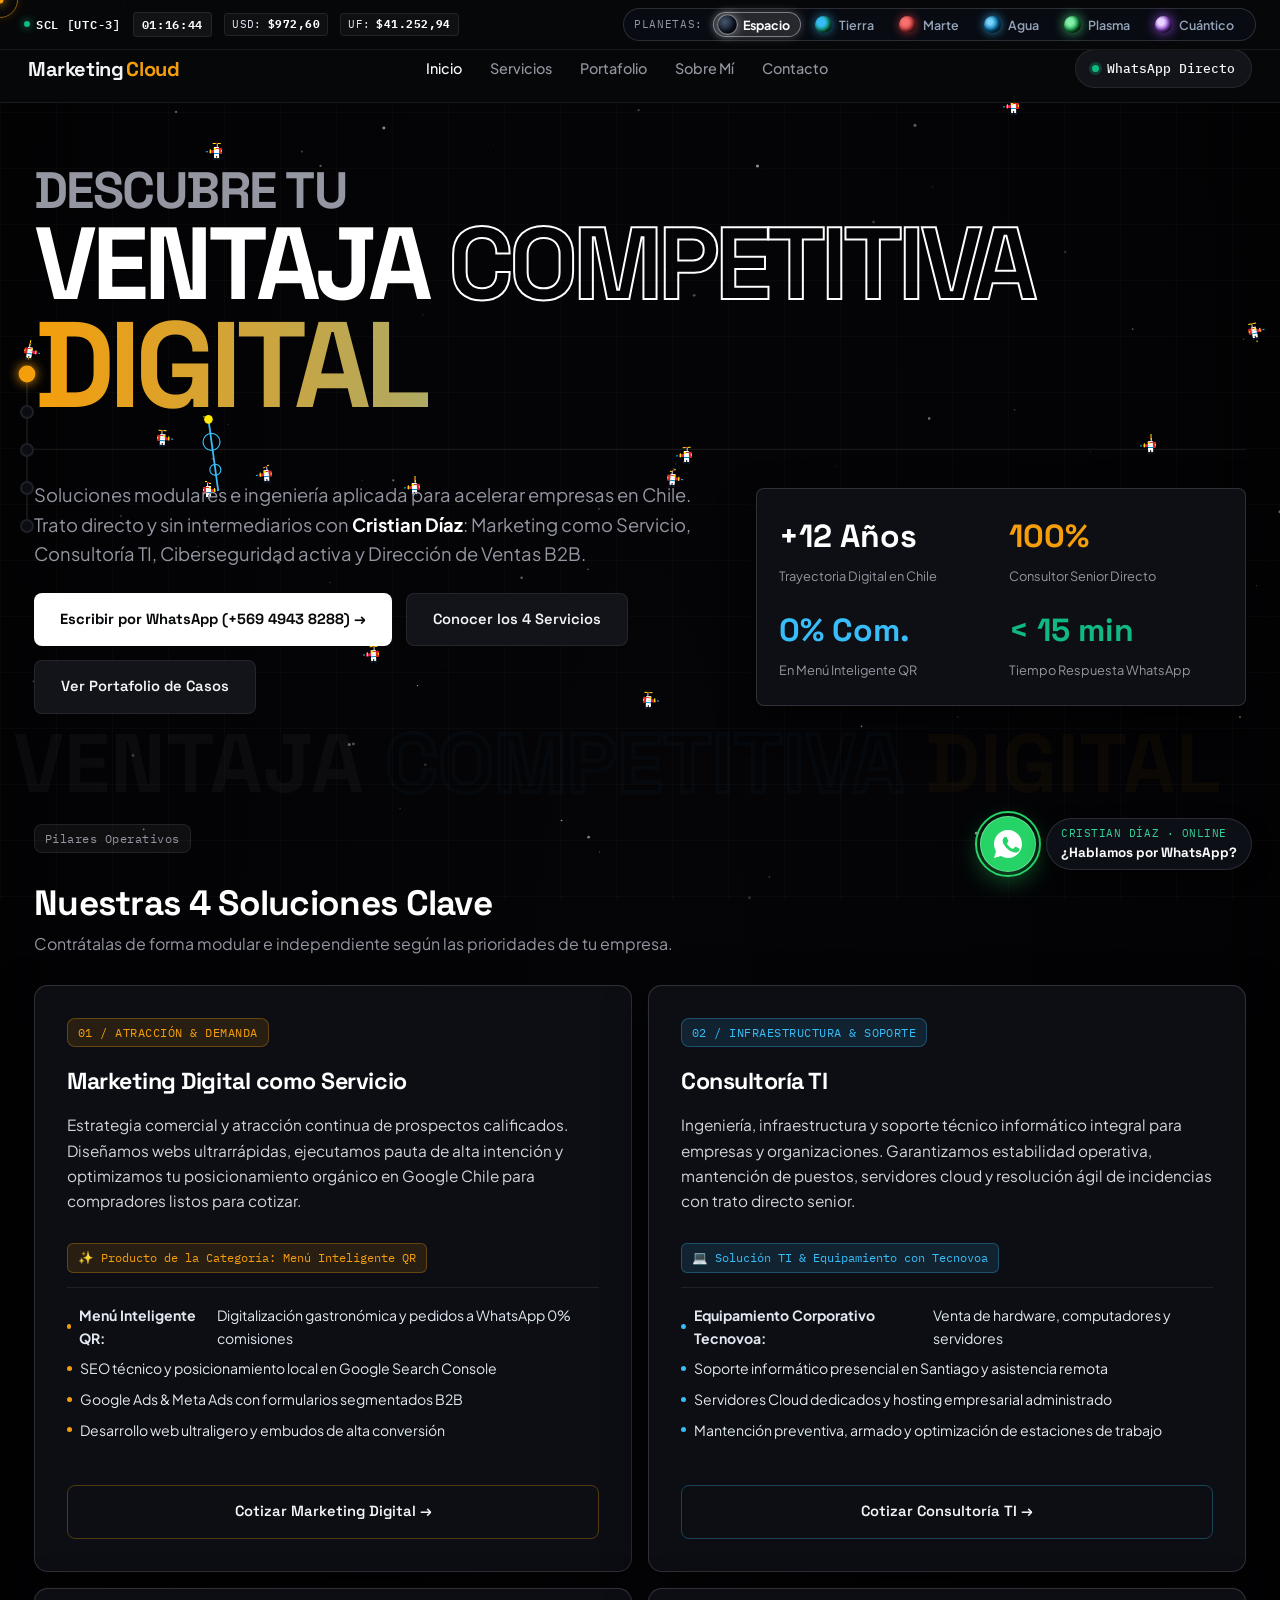
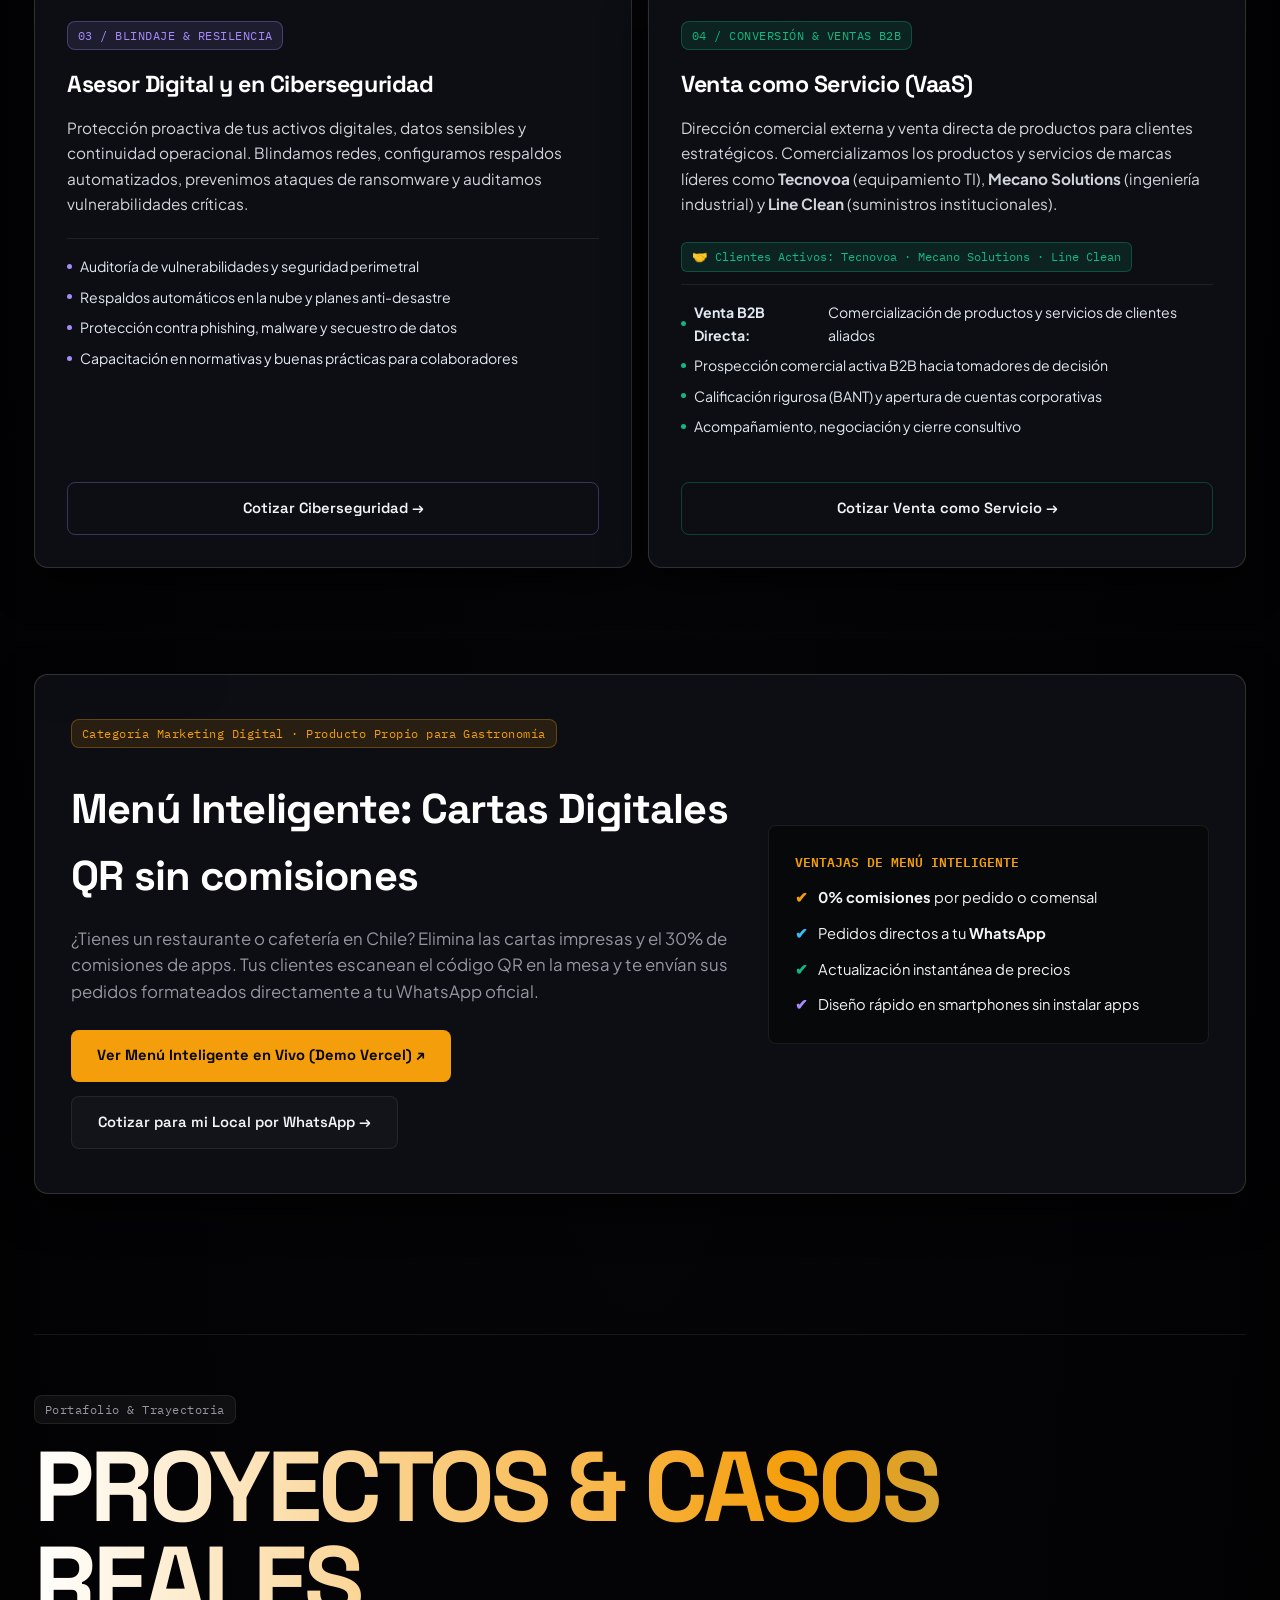
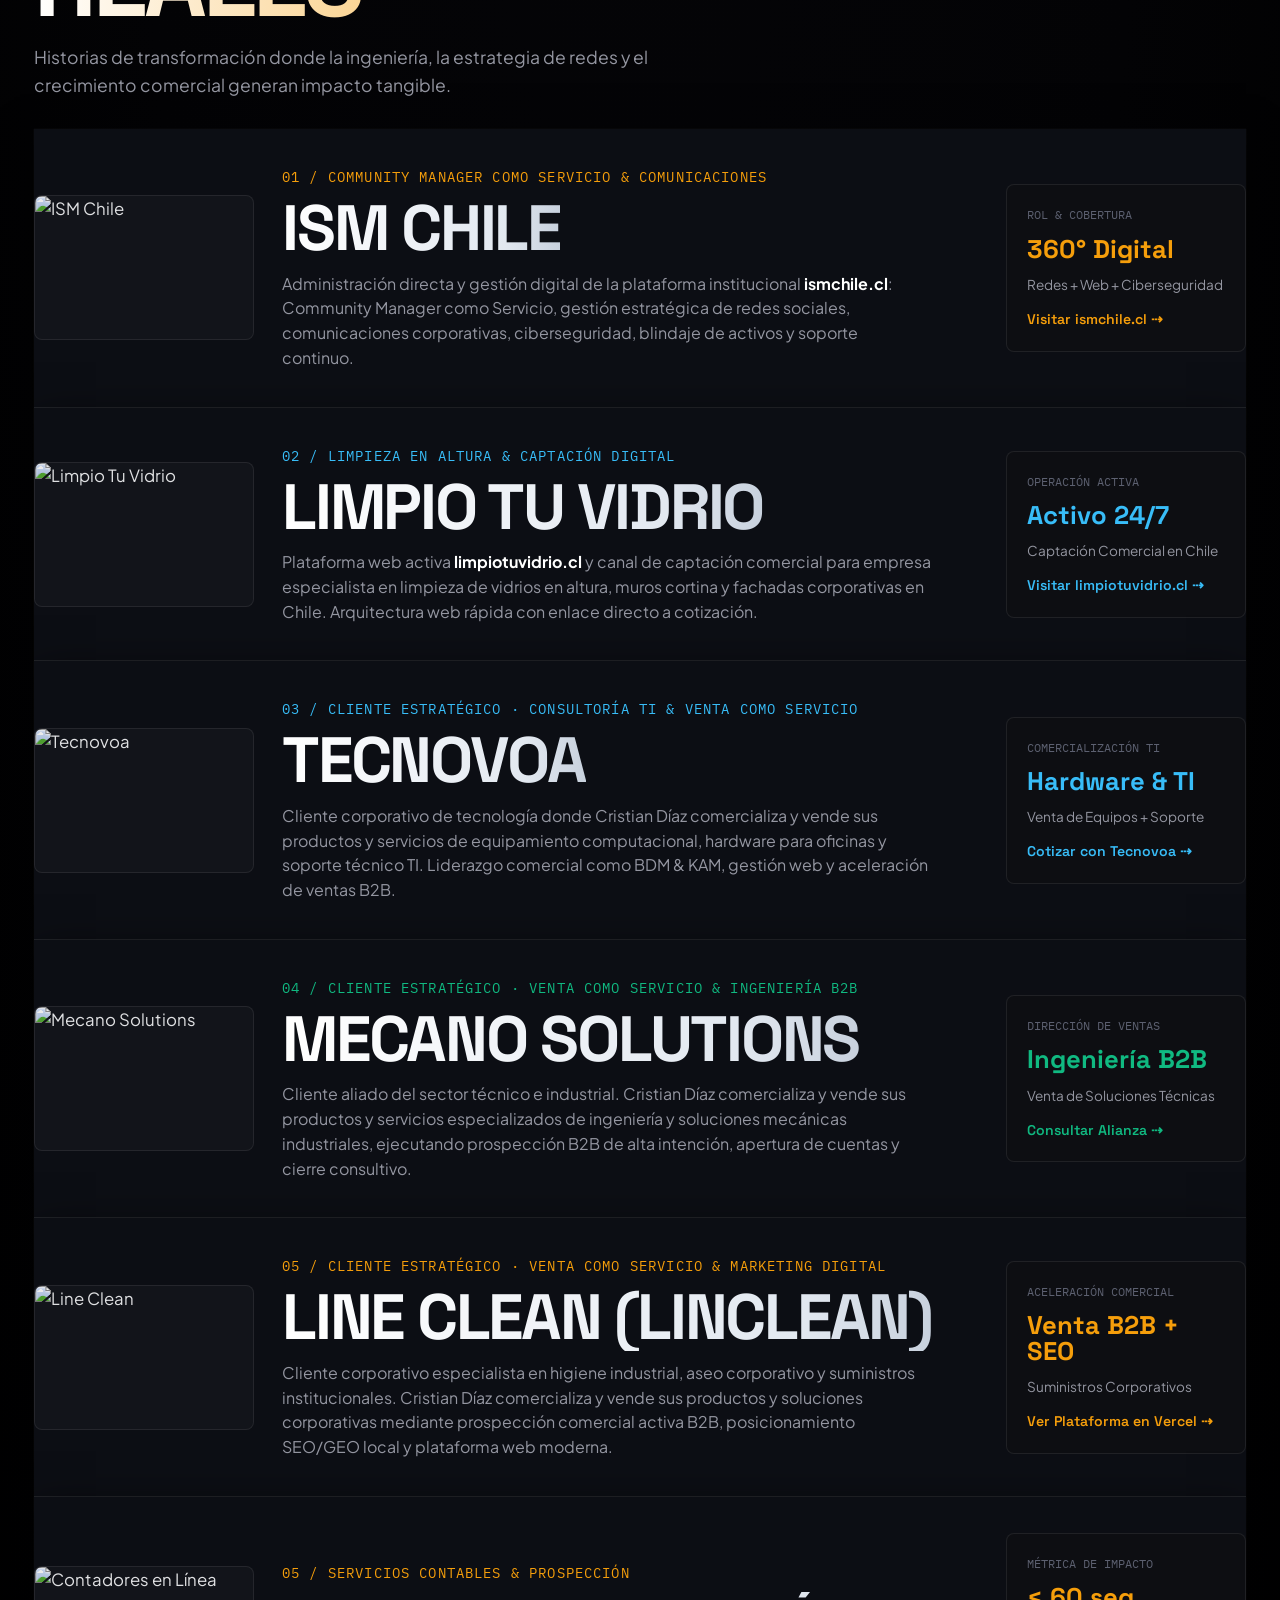
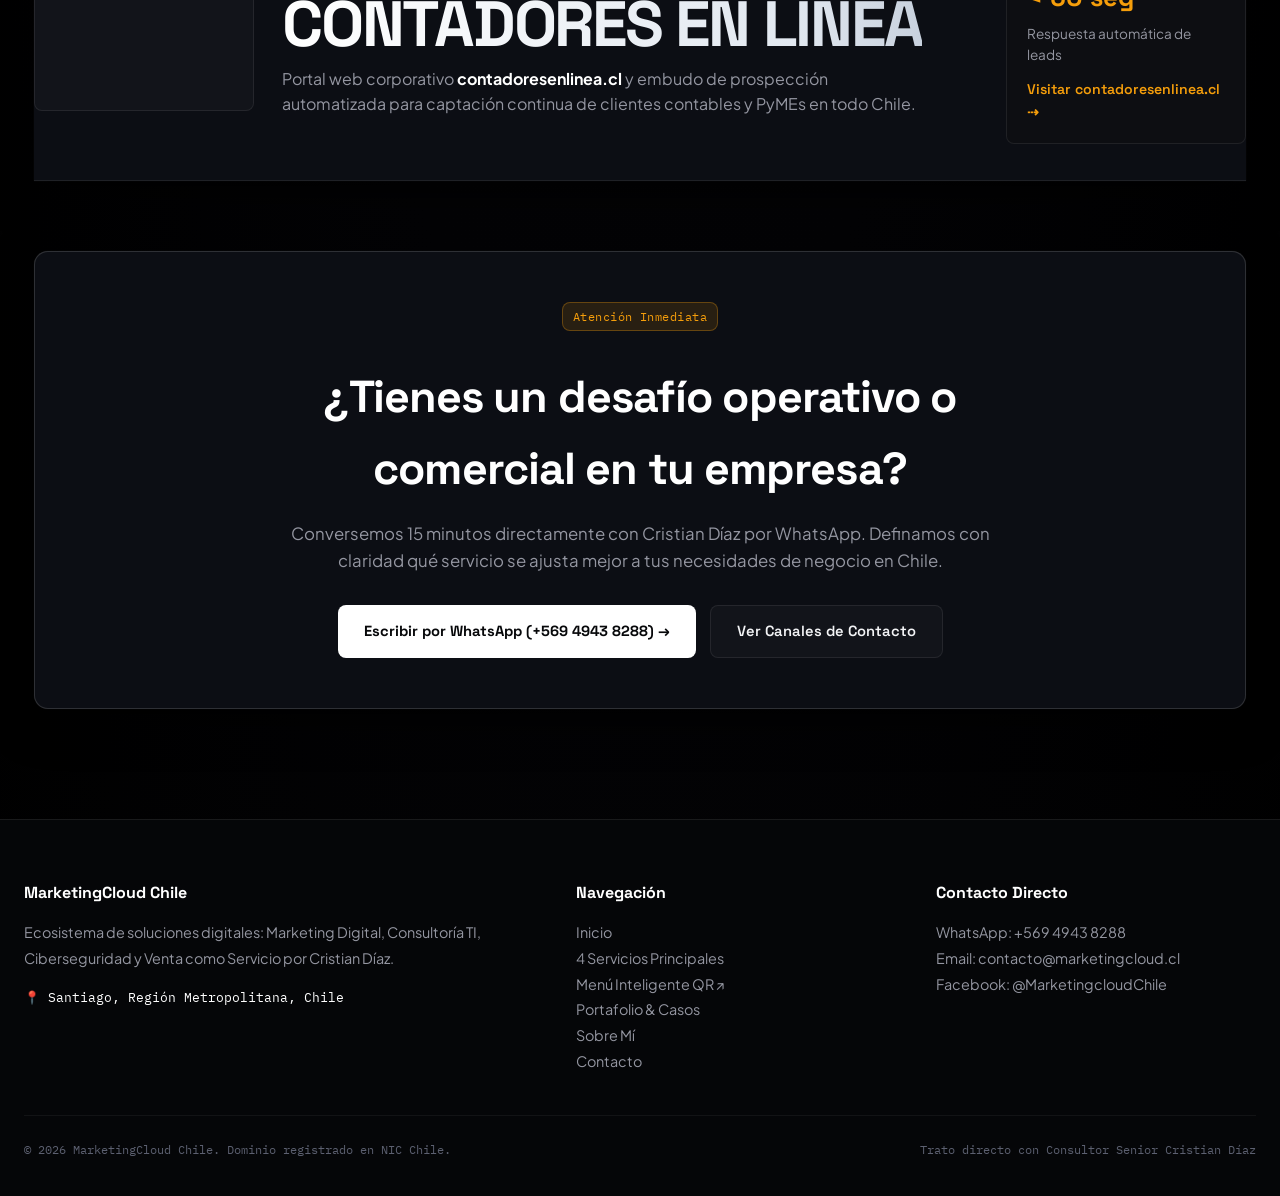
==== commit 72d48b17: "fix: remove spacebar/ctrl gravity plunge, remove requested eyebrow text across all pages, and purge " ====
--- a/index.html
+++ b/index.html
@@ -141,10 +141,6 @@
             <span>Cuántico</span>
           </button>
         </div>
-
-        <span class="finance-badge" id="ctrl-tip" style="color: var(--accent); border-color: rgba(245,158,11,0.25);" title="Mantén pulsado Control o Barra Espaciadora para activar gravedad">
-          Mant&eacute;n [Ctrl] / [Espacio]: Gravedad Activa
-        </span>
       </div>
     </div>
   </aside>
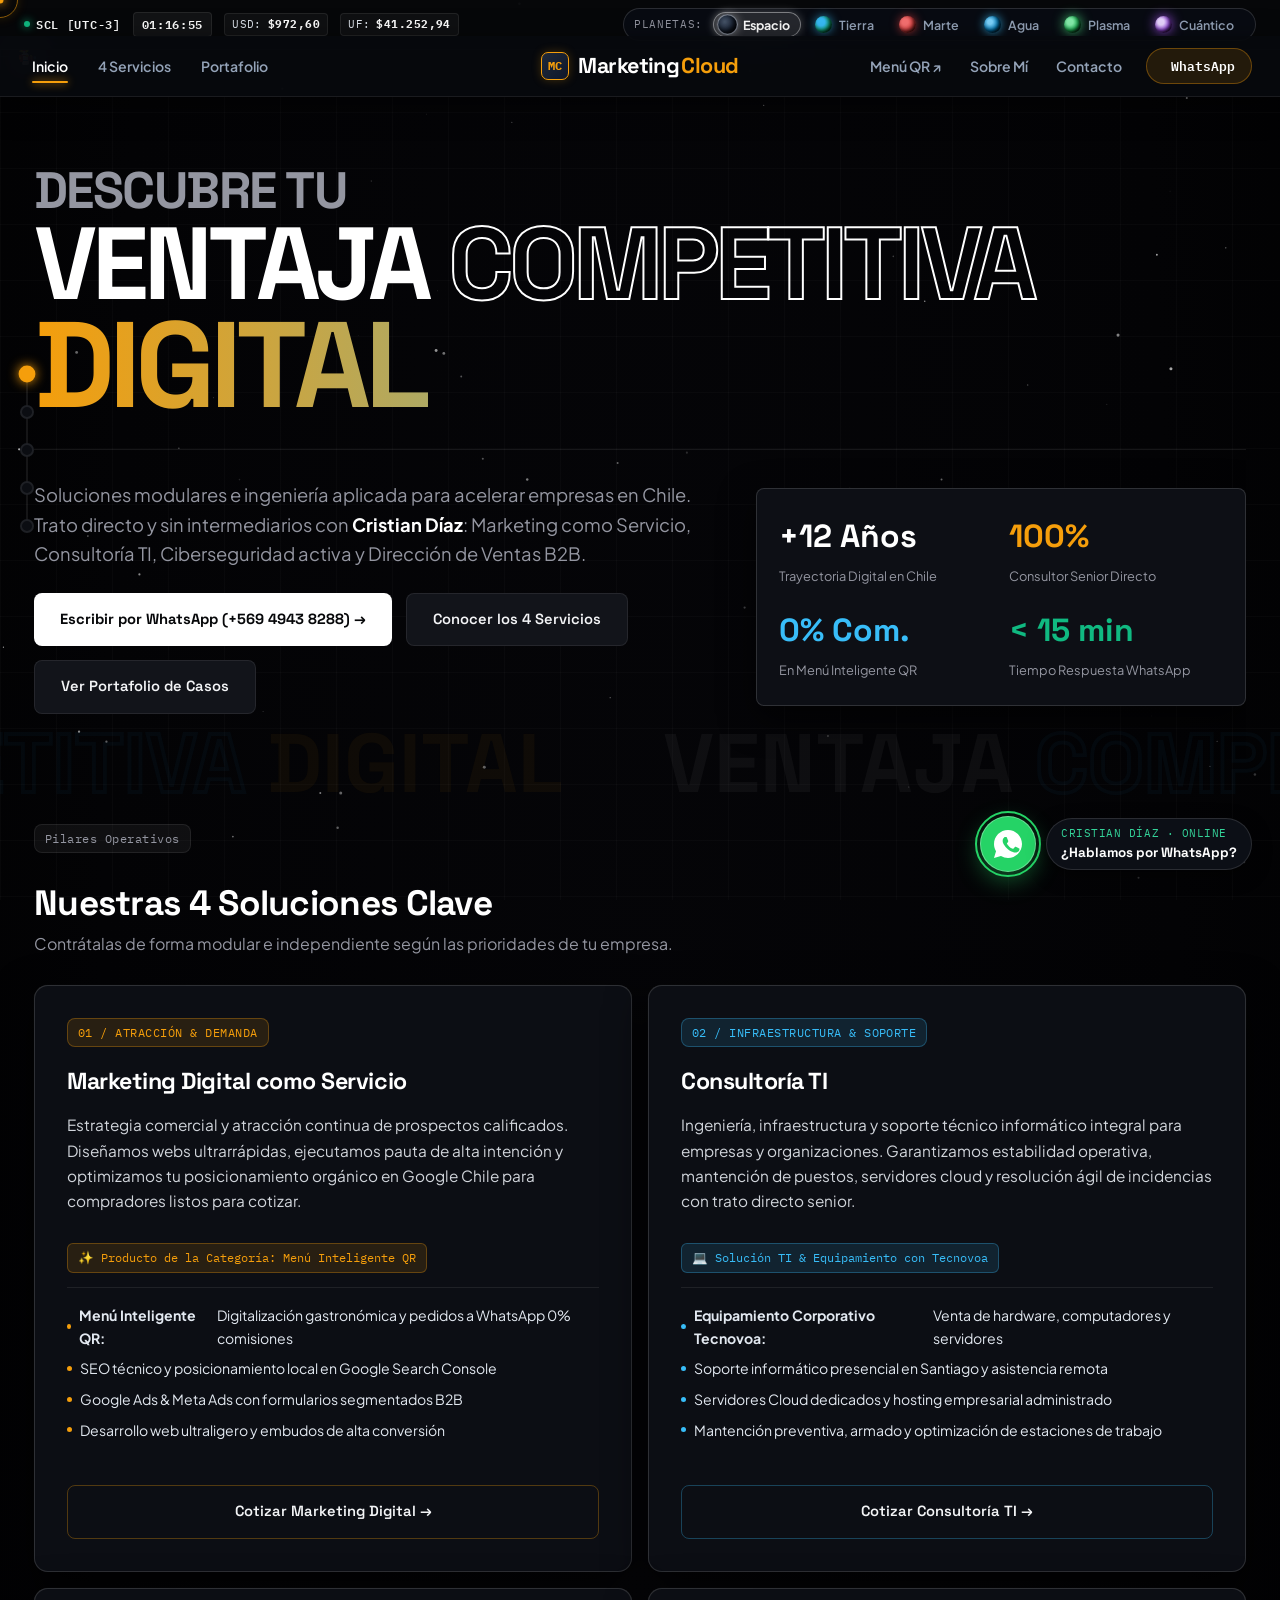
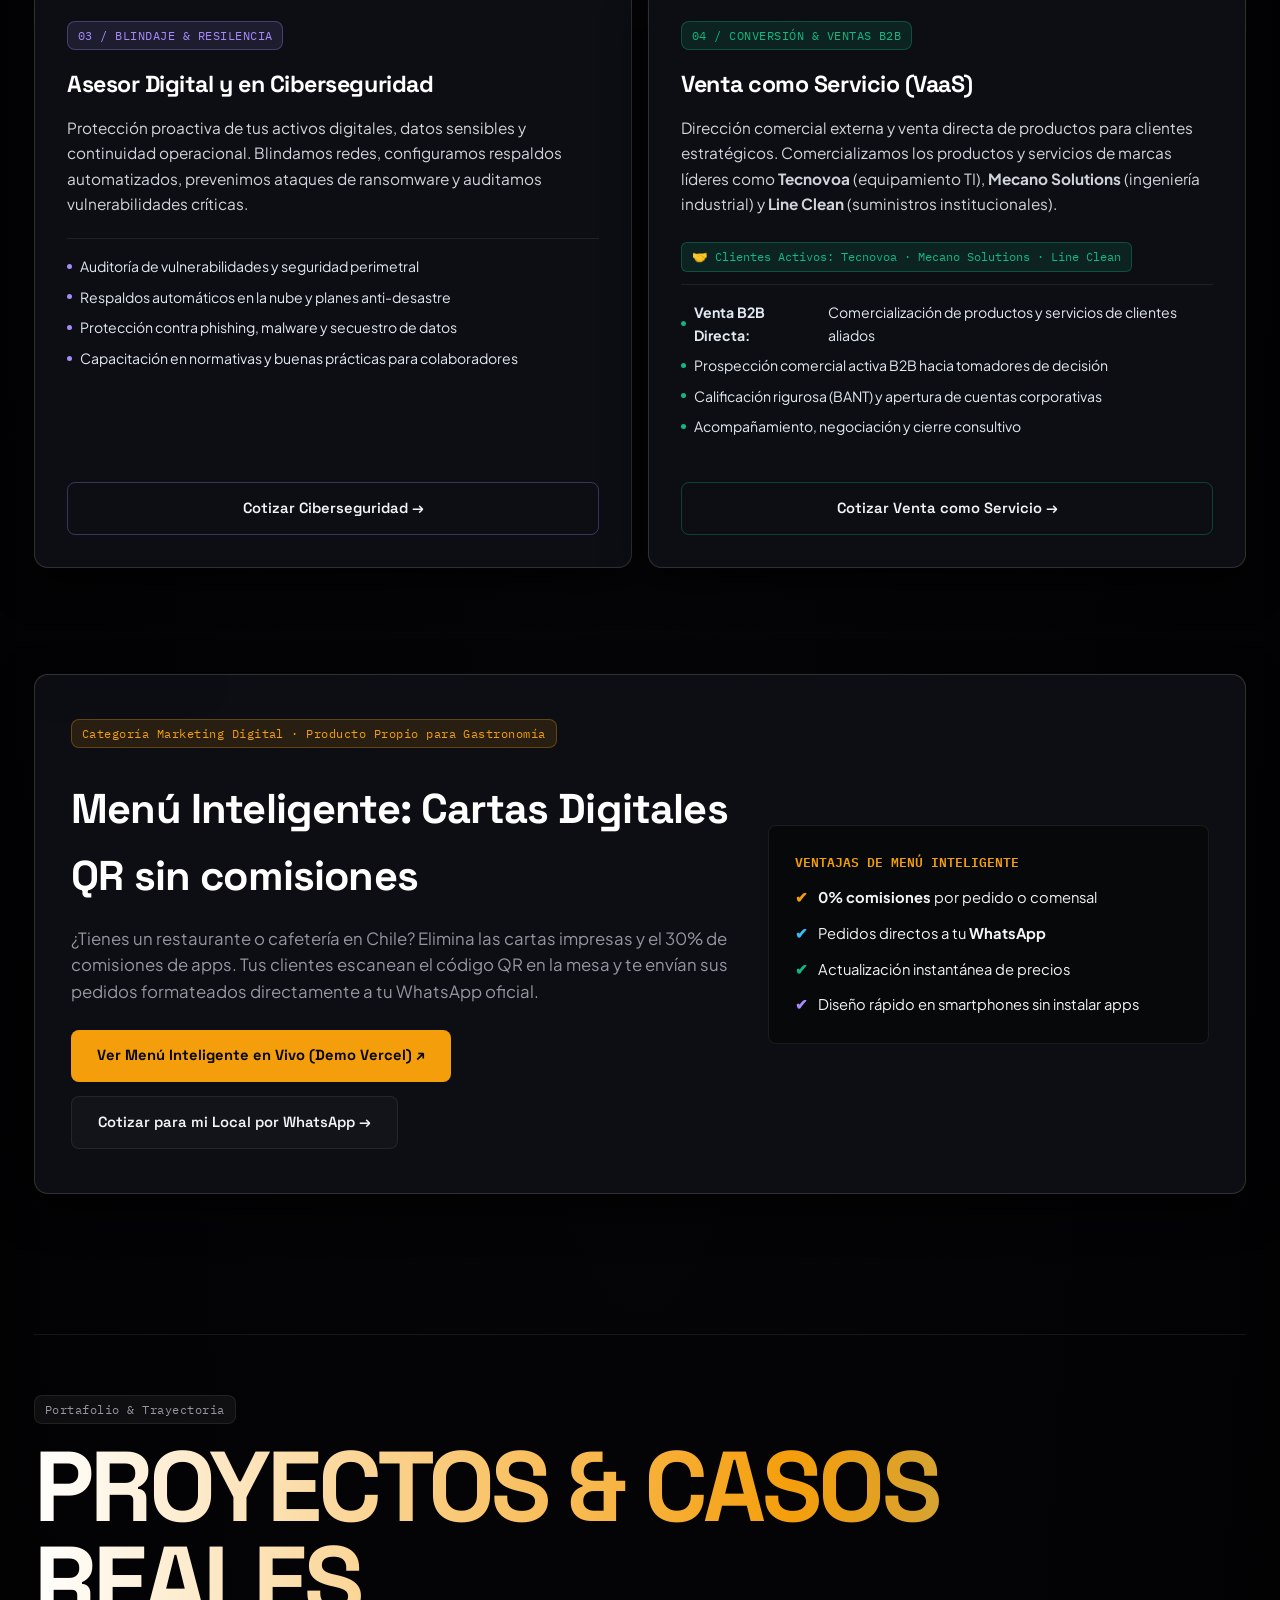
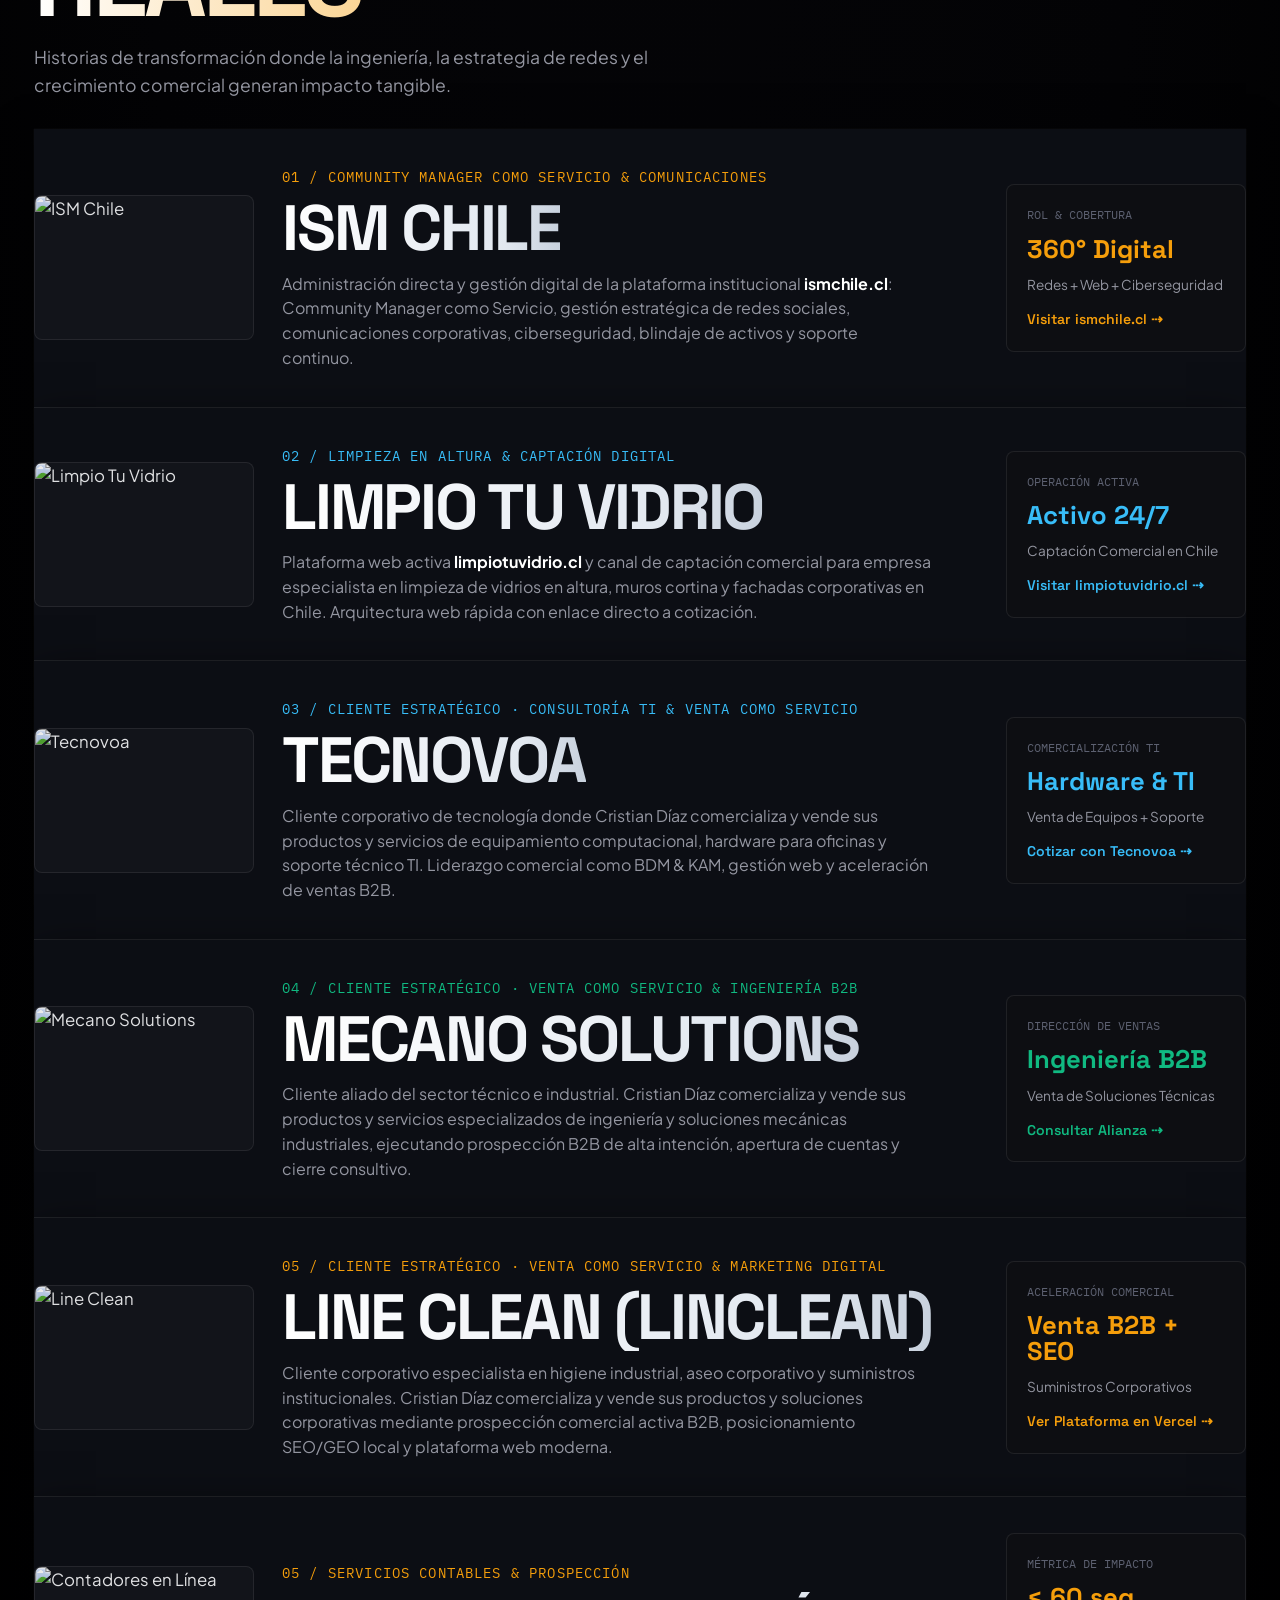
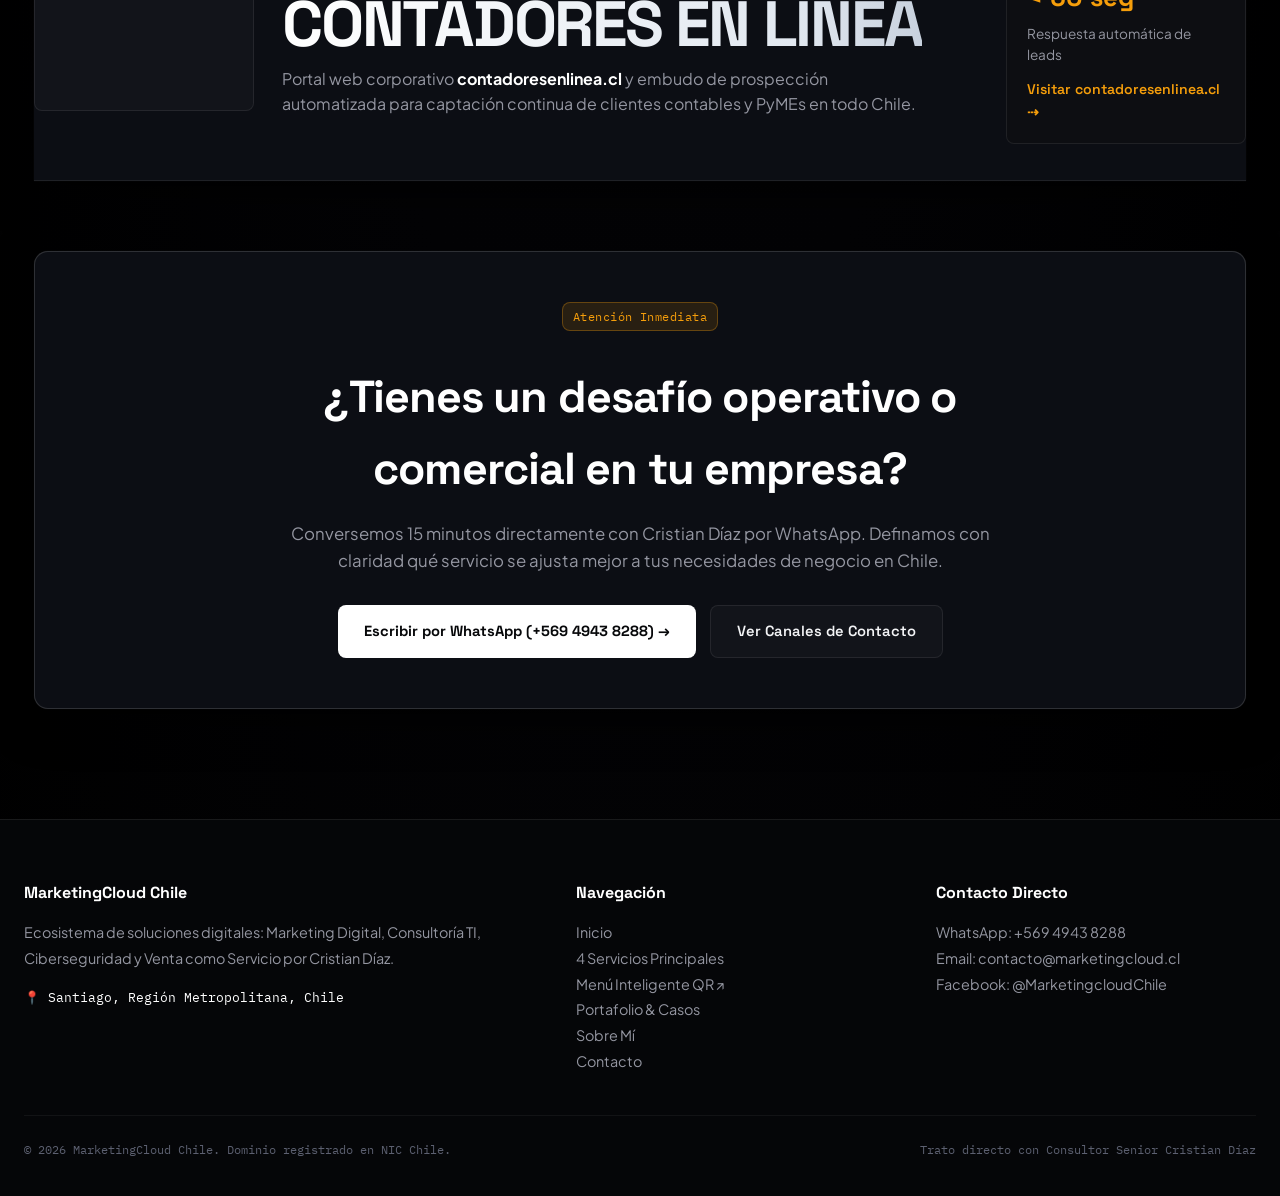
==== commit 45152dda: "feat: attractive sticky header with centered MarketingCloud logo, symmetrical split menus, and smoot" ====
--- a/index.html
+++ b/index.html
@@ -145,48 +145,66 @@
     </div>
   </aside>
 
-    <!-- CABECERA SUPERIOR MÓVIL (LIVIANA, COMPACTA, CERO COLISIÓN) -->
+      <!-- CABECERA SUPERIOR MÓVIL (LOGO CENTRADO + ESTADO + BOTÓN PLANETA) -->
   <header class="mobile-top-bar" aria-label="Identidad móvil y selector de entorno">
-    <a href="index.html" class="mobile-logo">Marketing<span>Cloud</span></a>
-    <div class="mobile-top-actions">
+    <div class="mobile-top-inner">
       <span class="mobile-status-dot" title="Santiago de Chile Online"></span>
+      <a href="index.html" class="brand-link">
+        <span class="brand-badge-icon">MC</span>
+        <span class="brand-name">Marketing<span>Cloud</span></span>
+      </a>
       <button class="mobile-planet-pill" id="mobile-planet-btn" aria-label="Cambiar entorno planetario">
         🌌 Espacio
       </button>
     </div>
   </header>
 
-  <!-- NAVEGACIÓN PRINCIPAL (ARRIBA EN ESCRITORIO / DOCK INFERIOR EN MÓVIL) -->
+    <!-- CABECERA PRINCIPAL ATRACTIVA CON LOGO AL CENTRO Y MENÚ STICKY AL BAJAR -->
   <nav class="main-nav" aria-label="Navegación principal">
-    <div class="logo">
-      <a href="index.html">Marketing<span>Cloud</span></a>
-    </div>
-    <div class="nav-links">
-      <a href="index.html" class="nav-item active">
-        <svg class="nav-tab-icon" viewBox="0 0 24 24" width="20" height="20" fill="none" stroke="currentColor" stroke-width="2"><path d="M3 12l9-9 9 9M5 10v10a1 1 0 001 1h4v-6h4v6h4a1 1 0 001-1V10"/></svg>
-        <span>Inicio</span>
-      </a>
-      <a href="servicios.html" class="nav-item">
-        <svg class="nav-tab-icon" viewBox="0 0 24 24" width="20" height="20" fill="none" stroke="currentColor" stroke-width="2"><rect x="3" y="3" width="7" height="7" rx="1"/><rect x="14" y="3" width="7" height="7" rx="1"/><rect x="14" y="14" width="7" height="7" rx="1"/><rect x="3" y="14" width="7" height="7" rx="1"/></svg>
-        <span>Servicios</span>
-      </a>
-      <a href="portafolio.html" class="nav-item">
-        <svg class="nav-tab-icon" viewBox="0 0 24 24" width="20" height="20" fill="none" stroke="currentColor" stroke-width="2"><rect x="2" y="7" width="20" height="14" rx="2"/><path d="M16 7V5a2 2 0 00-2-2h-4a2 2 0 00-2 2v2"/></svg>
-        <span>Portafolio</span>
-      </a>
-      <a href="sobre-mi.html" class="nav-item">
-        <svg class="nav-tab-icon" viewBox="0 0 24 24" width="20" height="20" fill="none" stroke="currentColor" stroke-width="2"><path d="M20 21v-2a4 4 0 00-4-4H8a4 4 0 00-4 4v2"/><circle cx="12" cy="7" r="4"/></svg>
-        <span>Sobre Mí</span>
-      </a>
-      <a href="contacto.html" class="nav-item">
-        <svg class="nav-tab-icon" viewBox="0 0 24 24" width="20" height="20" fill="none" stroke="currentColor" stroke-width="2"><path d="M21 15a2 2 0 01-2 2H7l-4 4V5a2 2 0 012-2h14a2 2 0 012 2z"/></svg>
-        <span>Contacto</span>
-      </a>
-    </div>
-    <a class="nav-cta" href="https://wa.me/56949438288?text=Hola%20Cristian,%20me%20gustar%C3%ADa%20conversar%20sobre%20mi%20empresa" target="_blank" rel="noopener">
-      <span class="pulse-dot"></span>
-      <span>WhatsApp Directo</span>
-    </a>
+    <div class="nav-container">
+      <!-- Columna Izquierda: Menús -->
+      <div class="nav-col-left">
+        <a href="index.html" class="nav-menu-link active">
+          <svg class="nav-tab-icon" viewBox="0 0 24 24" width="18" height="18" fill="none" stroke="currentColor" stroke-width="2"><path d="M3 12l9-9 9 9M5 10v10a1 1 0 001 1h4v-6h4v6h4a1 1 0 001-1V10"/></svg>
+          <span>Inicio</span>
+        </a>
+        <a href="servicios.html" class="nav-menu-link">
+          <svg class="nav-tab-icon" viewBox="0 0 24 24" width="18" height="18" fill="none" stroke="currentColor" stroke-width="2"><rect x="3" y="3" width="7" height="7" rx="1"/><rect x="14" y="3" width="7" height="7" rx="1"/><rect x="14" y="14" width="7" height="7" rx="1"/><rect x="3" y="14" width="7" height="7" rx="1"/></svg>
+          <span>4 Servicios</span>
+        </a>
+        <a href="portafolio.html" class="nav-menu-link">
+          <svg class="nav-tab-icon" viewBox="0 0 24 24" width="18" height="18" fill="none" stroke="currentColor" stroke-width="2"><rect x="2" y="7" width="20" height="14" rx="2"/><path d="M16 7V5a2 2 0 00-2-2h-4a2 2 0 00-2 2v2"/></svg>
+          <span>Portafolio</span>
+        </a>
+      </div>
+
+      <!-- Columna Centro: LOGO DESTACADO AL CENTRO -->
+      <div class="nav-col-center">
+        <a href="index.html" class="brand-link" title="MarketingCloud Chile · Ir a Inicio">
+          <span class="brand-badge-icon">MC</span>
+          <span class="brand-name">Marketing<span>Cloud</span></span>
+        </a>
+      </div>
+
+      <!-- Columna Derecha: Menús + CTA Directo -->
+      <div class="nav-col-right">
+        <a href="https://menu-inteligente-mc.vercel.app/" target="_blank" rel="noopener" class="nav-menu-link" title="Producto Destacado de Marketing Digital">
+          <span>Menú QR ↗</span>
+        </a>
+        <a href="sobre-mi.html" class="nav-menu-link">
+          <svg class="nav-tab-icon" viewBox="0 0 24 24" width="18" height="18" fill="none" stroke="currentColor" stroke-width="2"><path d="M20 21v-2a4 4 0 00-4-4H8a4 4 0 00-4 4v2"/><circle cx="12" cy="7" r="4"/></svg>
+          <span>Sobre Mí</span>
+        </a>
+        <a href="contacto.html" class="nav-menu-link">
+          <svg class="nav-tab-icon" viewBox="0 0 24 24" width="18" height="18" fill="none" stroke="currentColor" stroke-width="2"><path d="M21 15a2 2 0 01-2 2H7l-4 4V5a2 2 0 012-2h14a2 2 0 012 2z"/></svg>
+          <span>Contacto</span>
+        </a>
+        <a class="nav-cta-btn" href="https://wa.me/56949438288?text=Hola%20Cristian,%20me%20gustar%C3%ADa%20conversar%20sobre%20mi%20empresa" target="_blank" rel="noopener">
+          <span class="pulse-dot"></span>
+          <span>WhatsApp</span>
+        </a>
+      </div>
+    </div>
   </nav>
 
     <!-- TIPOGRAFÍA CINÉTICA PARALLAX TRASERA (Sale al bajar y se desplaza de derecha a izquierda por detrás de las tarjetas) -->
--- a/css/style.css
+++ b/css/style.css
@@ -2126,3 +2126,262 @@
   pointer-events: none;
   border-radius: inherit;
 }
+
+
+/* ==========================================================================
+   CABECERA ATRACTIVA CON LOGO AL CENTRO Y MENÚ STICKY
+   "una cabecera atractiva con un logo de marketing cloud al centro al bajar que se mantenga con todos los menu"
+   ========================================================================== */
+nav.main-nav {
+  position: fixed;
+  top: 36px;
+  left: 0;
+  right: 0;
+  width: 100%;
+  z-index: 1000;
+  padding: 12px 28px;
+  background: rgba(7, 9, 14, 0.90);
+  backdrop-filter: blur(20px);
+  -webkit-backdrop-filter: blur(20px);
+  border-bottom: 1px solid rgba(255, 255, 255, 0.08);
+  box-shadow: 0 8px 30px rgba(0, 0, 0, 0.5);
+  transition: top 0.28s ease, padding 0.28s ease, background 0.28s ease, box-shadow 0.28s ease;
+}
+
+/* Al bajar que se mantenga fija en el tope con todos los menús */
+nav.main-nav.is-scrolled {
+  top: 0 !important;
+  padding: 9px 28px !important;
+  background: rgba(6, 8, 12, 0.97) !important;
+  border-bottom-color: rgba(255, 255, 255, 0.14) !important;
+  box-shadow: 0 14px 40px rgba(0, 0, 0, 0.75) !important;
+}
+
+.nav-container {
+  max-width: 1360px;
+  margin: 0 auto;
+  display: grid;
+  grid-template-columns: 1fr auto 1fr;
+  align-items: center;
+  width: 100%;
+  gap: 16px;
+}
+
+/* Columna Izquierda: Menús */
+.nav-col-left {
+  display: flex;
+  align-items: center;
+  justify-content: flex-start;
+  gap: 22px;
+}
+
+/* Columna Centro: Logo Centrado de MarketingCloud */
+.nav-col-center {
+  display: flex;
+  align-items: center;
+  justify-content: center;
+}
+
+.brand-link {
+  display: inline-flex;
+  align-items: center;
+  gap: 9px;
+  text-decoration: none;
+  cursor: pointer;
+}
+
+.brand-badge-icon {
+  width: 28px;
+  height: 28px;
+  border-radius: 7px;
+  background: linear-gradient(135deg, #1E293B 0%, #0F172A 100%);
+  border: 1.5px solid var(--accent);
+  color: var(--accent);
+  font-family: var(--font-mono);
+  font-weight: 800;
+  font-size: 0.72rem;
+  display: inline-flex;
+  align-items: center;
+  justify-content: center;
+  box-shadow: 0 0 10px rgba(245, 158, 11, 0.25);
+  transition: all 0.25s ease;
+}
+
+.brand-link:hover .brand-badge-icon {
+  border-color: #FFFFFF;
+  color: #FFFFFF;
+  box-shadow: 0 0 16px rgba(255, 255, 255, 0.4);
+  transform: rotate(-6deg) scale(1.08);
+}
+
+.brand-name {
+  font-family: var(--font-display);
+  font-weight: 800;
+  font-size: 1.35rem;
+  letter-spacing: -0.025em;
+  color: #FFFFFF;
+  display: inline-flex;
+  align-items: center;
+  gap: 2px;
+}
+
+.brand-name span {
+  color: var(--accent);
+}
+
+/* Columna Derecha: Menús + CTA */
+.nav-col-right {
+  display: flex;
+  align-items: center;
+  justify-content: flex-end;
+  gap: 20px;
+}
+
+/* Enlaces del menú */
+.nav-menu-link {
+  font-family: var(--font-body);
+  font-size: 0.88rem;
+  font-weight: 600;
+  color: #94A3B8;
+  text-decoration: none;
+  padding: 6px 4px;
+  position: relative;
+  transition: color 0.2s ease;
+  white-space: nowrap;
+}
+
+.nav-menu-link:hover,
+.nav-menu-link.active {
+  color: #FFFFFF;
+}
+
+.nav-menu-link.active::after {
+  content: "";
+  position: absolute;
+  bottom: 0;
+  left: 4px;
+  right: 4px;
+  height: 2px;
+  background: var(--accent);
+  border-radius: 2px;
+  box-shadow: 0 0 8px var(--accent);
+}
+
+/* Botón CTA derecho */
+.nav-cta-btn {
+  font-family: var(--font-mono);
+  font-size: 0.80rem;
+  font-weight: 600;
+  background: rgba(245, 158, 11, 0.12);
+  border: 1px solid rgba(245, 158, 11, 0.35);
+  color: #FFFFFF;
+  padding: 7px 16px;
+  border-radius: 9999px;
+  display: inline-flex;
+  align-items: center;
+  gap: 8px;
+  text-decoration: none;
+  transition: all 0.25s ease;
+  white-space: nowrap;
+}
+
+.nav-cta-btn:hover {
+  background: var(--accent);
+  color: #07080A;
+  border-color: var(--accent);
+  box-shadow: 0 0 16px rgba(245, 158, 11, 0.4);
+  transform: translateY(-2px);
+}
+
+/* CABECERA MÓVIL CON LOGO CENTRADO */
+@media (max-width: 768px) {
+  .mobile-top-bar {
+    display: flex !important;
+    position: fixed !important;
+    top: 0 !important;
+    left: 0 !important;
+    right: 0 !important;
+    height: 50px !important;
+    background: rgba(7, 9, 14, 0.96) !important;
+    backdrop-filter: blur(18px) !important;
+    -webkit-backdrop-filter: blur(18px) !important;
+    border-bottom: 1px solid rgba(255, 255, 255, 0.1) !important;
+    z-index: 1000 !important;
+    padding: 0 14px !important;
+  }
+
+  .mobile-top-inner {
+    display: flex;
+    align-items: center;
+    justify-content: space-between;
+    width: 100%;
+  }
+
+  /* Logo móvil centrado */
+  .mobile-top-inner .brand-link {
+    margin: 0 auto;
+  }
+
+  .mobile-top-inner .brand-name {
+    font-size: 1.15rem;
+  }
+
+  .mobile-top-inner .brand-badge-icon {
+    width: 24px;
+    height: 24px;
+    font-size: 0.65rem;
+  }
+
+  /* El dock inferior se mantiene abajo */
+  nav.main-nav {
+    top: auto !important;
+    bottom: 0 !important;
+    padding: 6px 6px calc(6px + env(safe-area-inset-bottom, 0px)) 6px !important;
+  }
+
+  .nav-container {
+    display: flex !important;
+    justify-content: space-around !important;
+  }
+
+  .nav-col-left,
+  .nav-col-right {
+    display: flex !important;
+    gap: 4px !important;
+    width: 100% !important;
+    justify-content: space-around !important;
+  }
+
+  .nav-col-center,
+  .nav-cta-btn {
+    display: none !important; /* En móvil el logo está en la cabecera superior y el botón en flotante */
+  }
+
+  .nav-menu-link {
+    display: flex !important;
+    flex-direction: column !important;
+    align-items: center !important;
+    justify-content: center !important;
+    padding: 4px 6px !important;
+    border-radius: 8px !important;
+    color: #94A3B8 !important;
+    font-size: 0.65rem !important;
+    font-weight: 600 !important;
+    gap: 3px !important;
+    min-width: 50px !important;
+  }
+
+  .nav-menu-link.active::after {
+    display: none !important;
+  }
+
+  .nav-menu-link.active {
+    color: #FFFFFF !important;
+    background: rgba(255, 255, 255, 0.08) !important;
+  }
+
+  .nav-tab-icon {
+    display: block !important;
+    stroke: currentColor !important;
+  }
+}
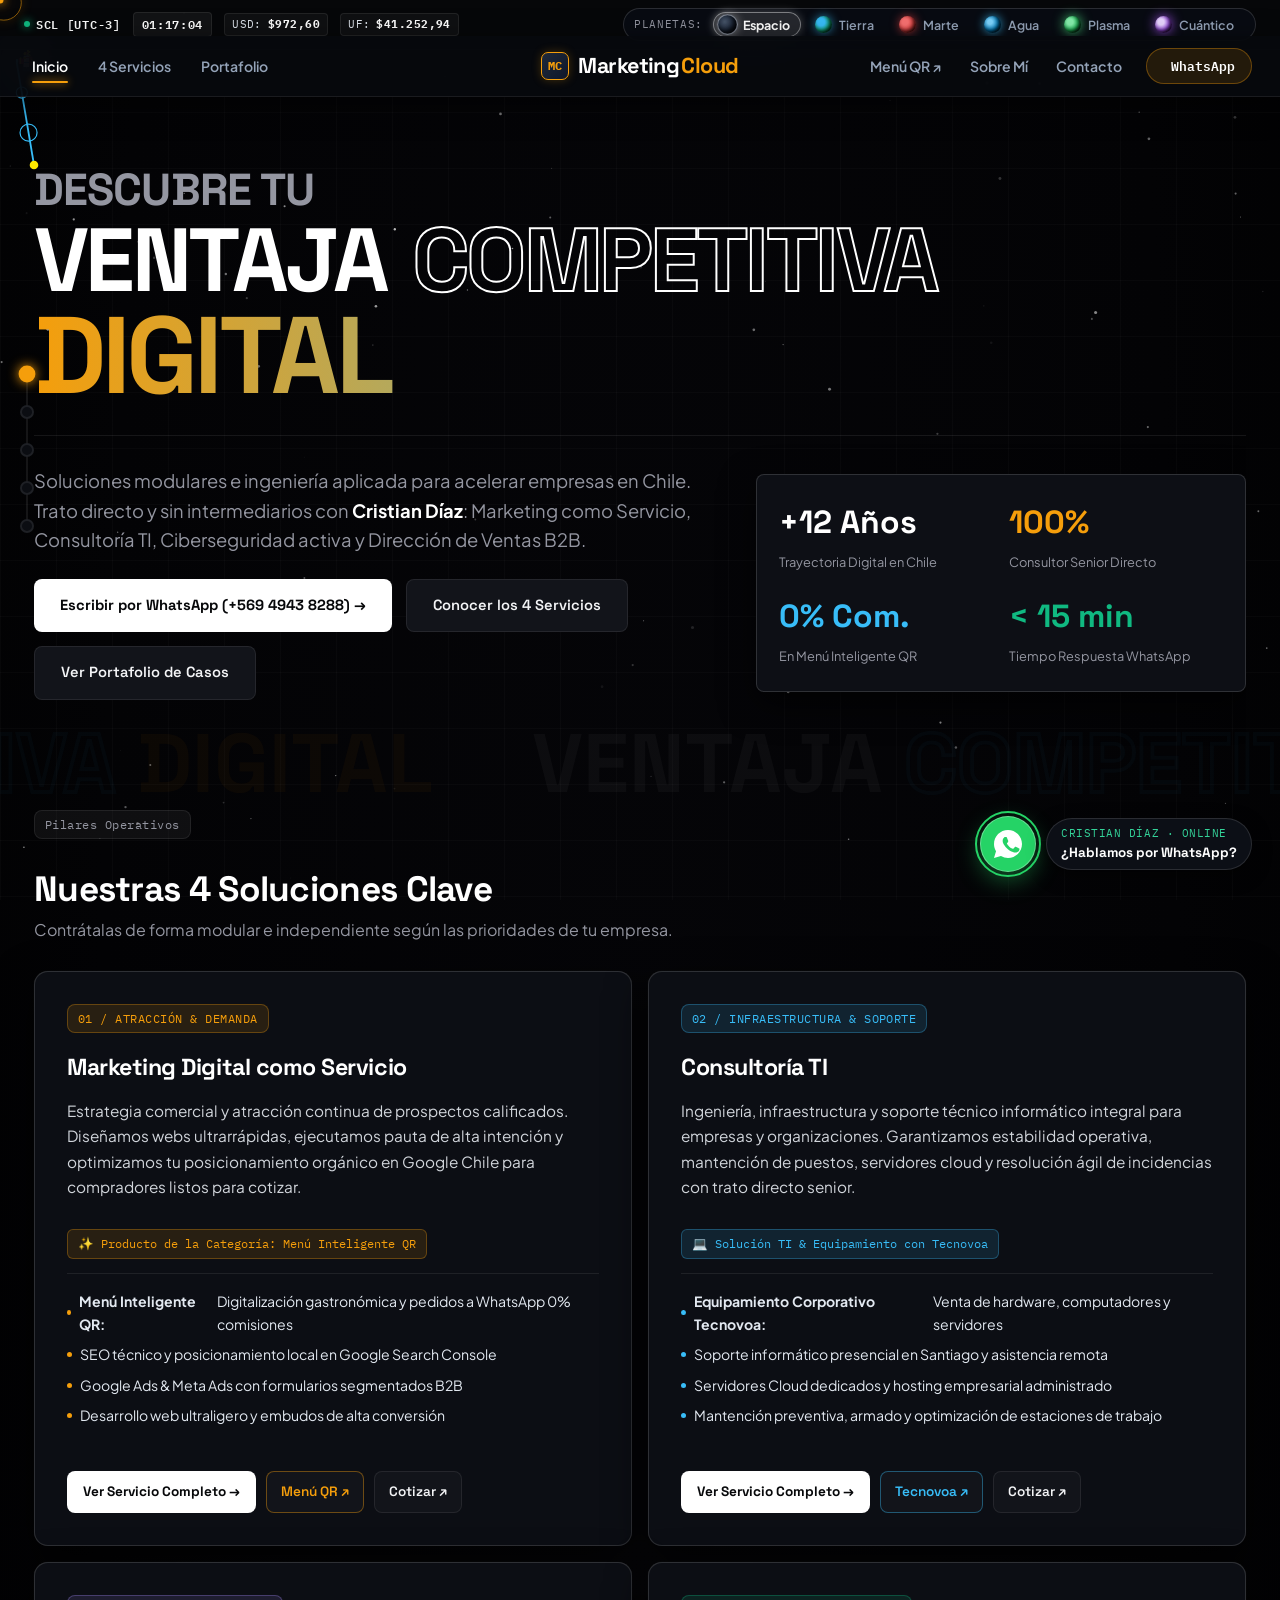
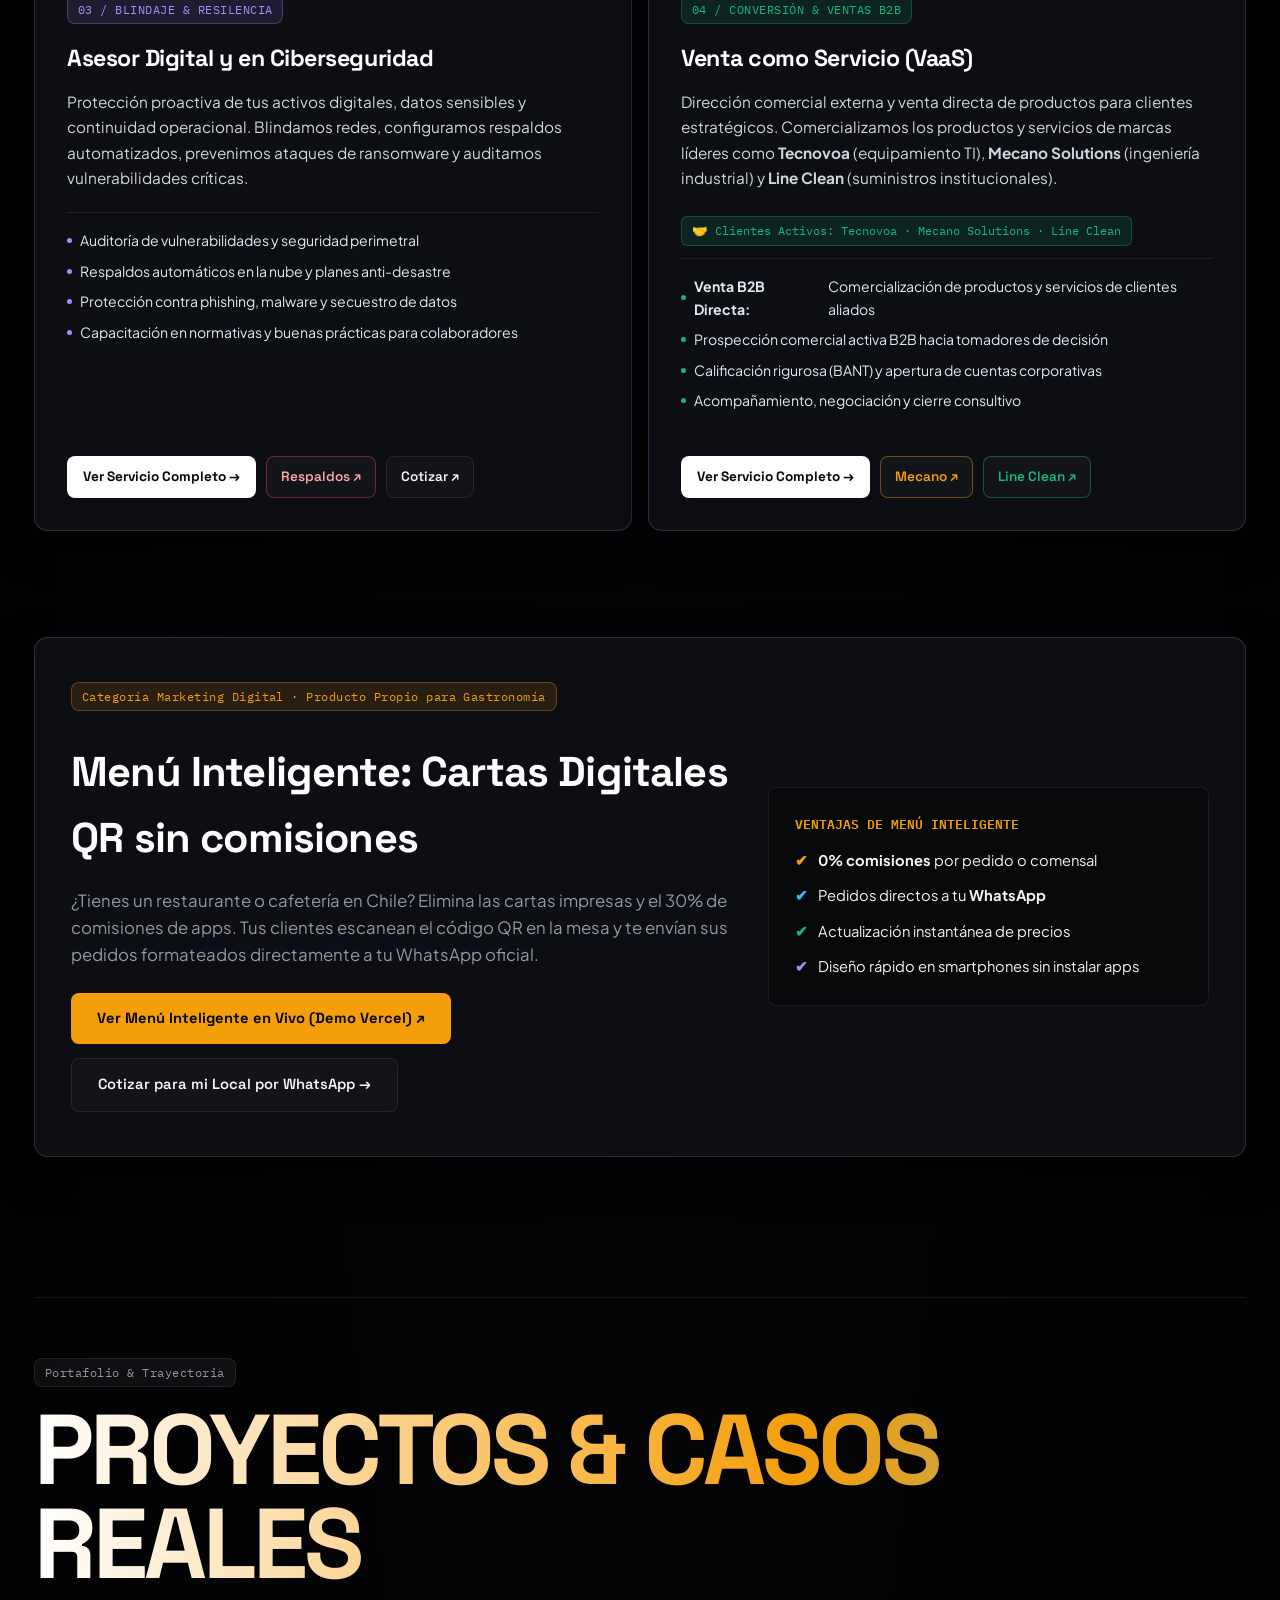
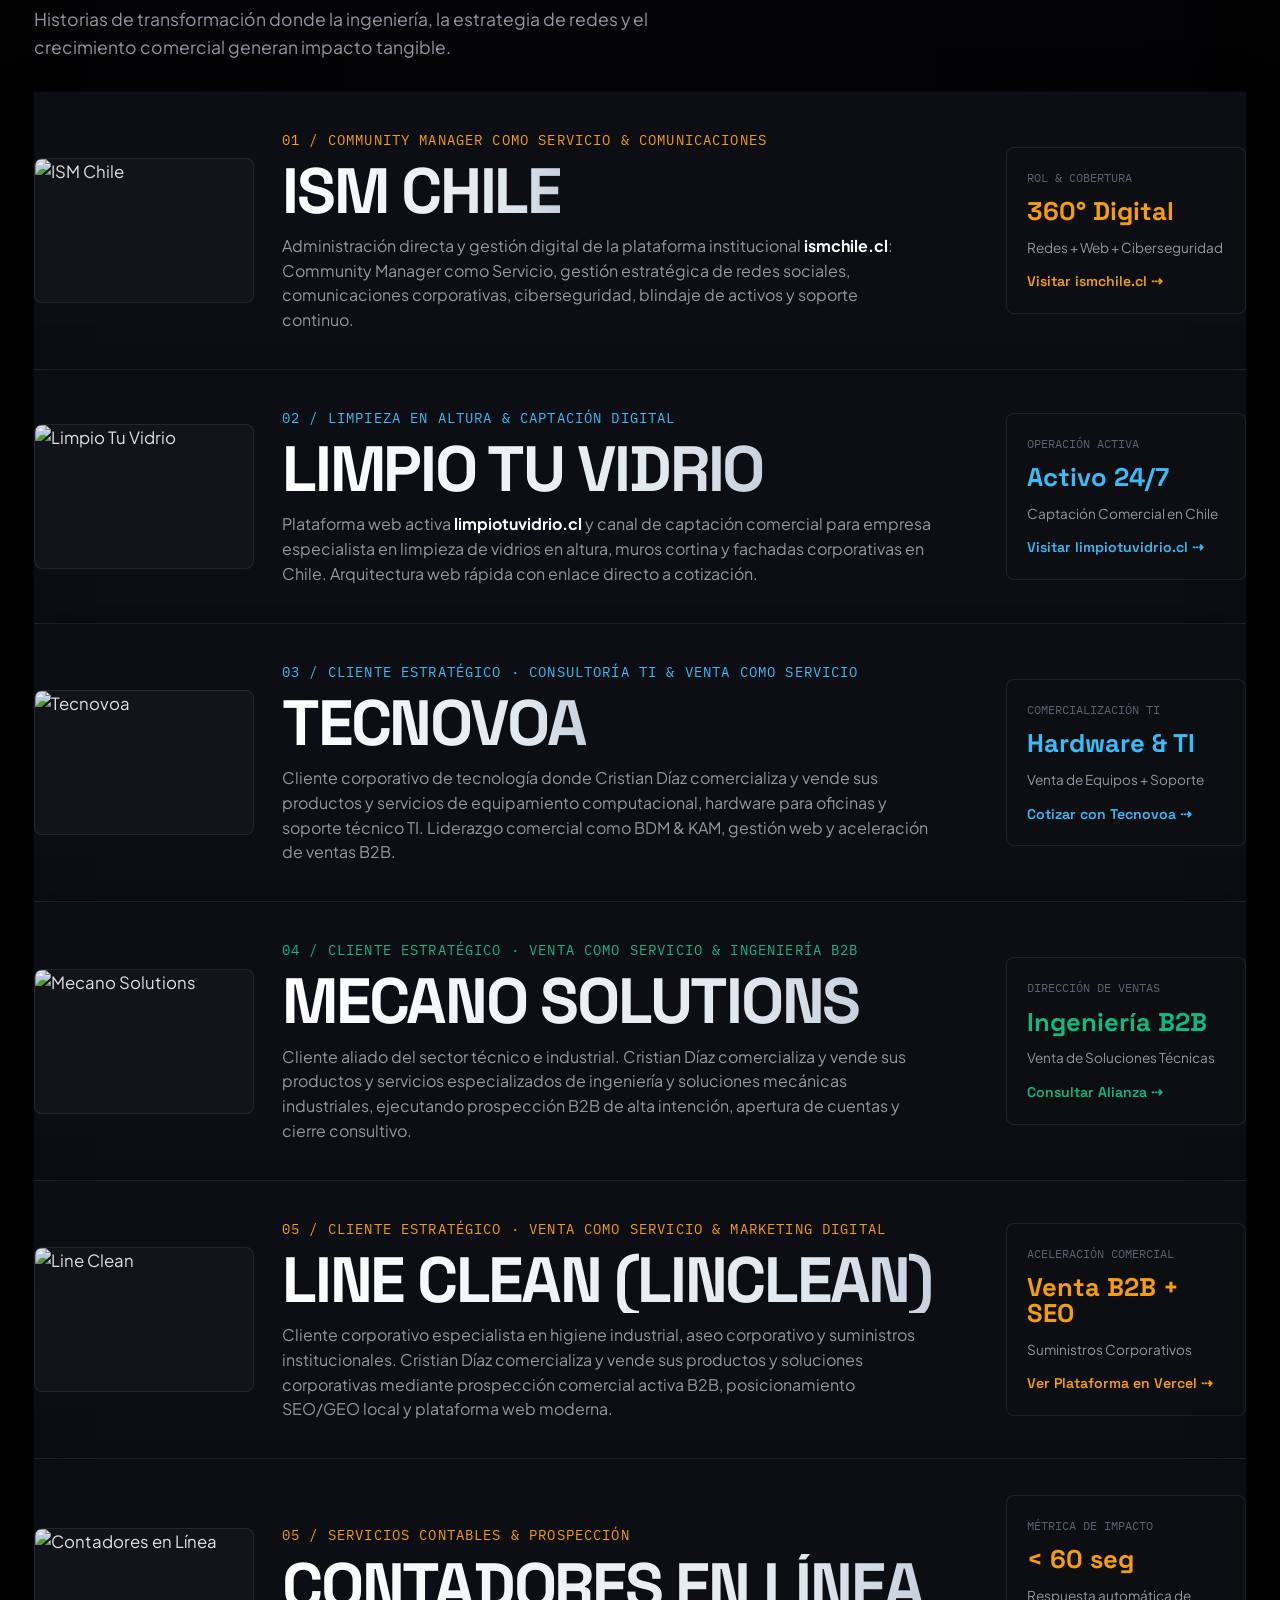
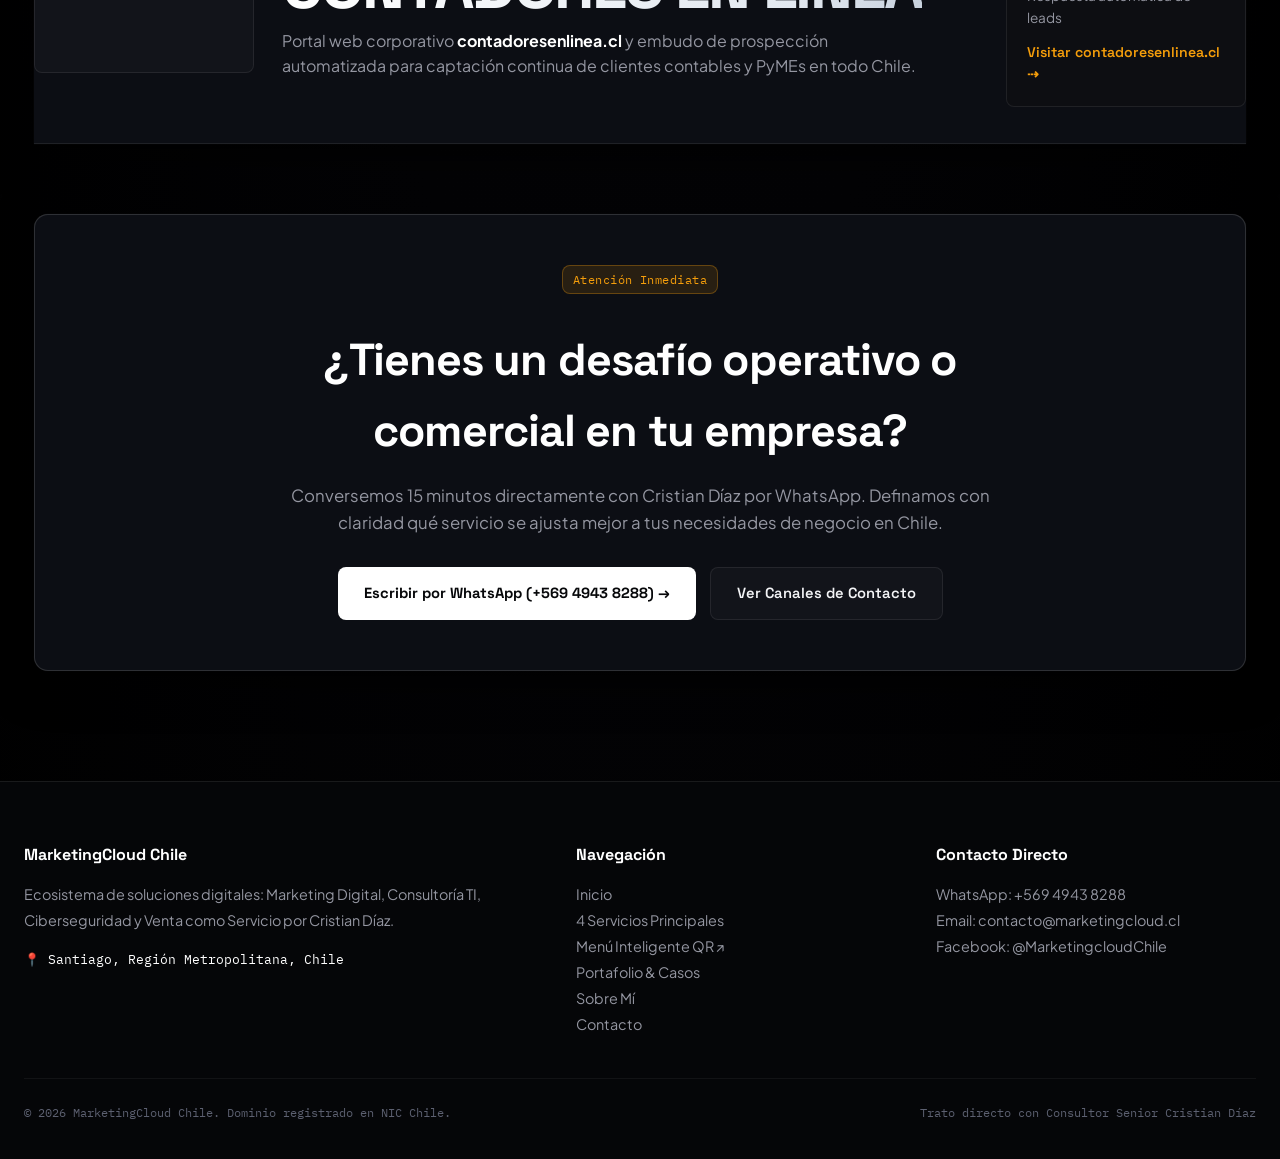
==== commit 9ed87741: "feat: complete dedicated pages for 4 services and respective subpages, and mobile responsive headlin" ====
--- a/index.html
+++ b/index.html
@@ -326,9 +326,17 @@
               <li><span class="dot" style="background: var(--accent);"></span> Desarrollo web ultraligero y embudos de alta conversión</li>
             </ul>
           </div>
-          <a class="btn-secondary card-content-layer" style="margin-top: 20px; border-color: rgba(245, 158, 11, 0.3);" href="https://wa.me/56949438288?text=Hola%20Cristian,%20me%20interesa%20el%20servicio%20de%20Marketing%20Digital" target="_blank" rel="noopener">
-            Cotizar Marketing Digital →
-          </a>
+          <div class="card-content-layer" style="margin-top: 20px; display: flex; gap: 10px; flex-wrap: wrap;">
+            <a class="btn-primary" href="servicio-marketing-digital.html" style="font-size: 0.85rem; padding: 9px 16px;">
+              Ver Servicio Completo →
+            </a>
+            <a class="btn-secondary" href="menu-inteligente.html" style="font-size: 0.85rem; padding: 9px 14px; border-color: rgba(245, 158, 11, 0.4); color: var(--accent);">
+              Menú QR ↗
+            </a>
+            <a class="btn-secondary" href="https://wa.me/56949438288?text=Hola%20Cristian,%20me%20interesa%20el%20servicio%20de%20Marketing%20Digital" target="_blank" rel="noopener" style="font-size: 0.85rem; padding: 9px 14px;">
+              Cotizar ↗
+            </a>
+          </div>
         </div>
 
         <!-- 2. Consultoría TI -->
@@ -350,9 +358,17 @@
               <li><span class="dot" style="background: var(--cyan);"></span> Mantención preventiva, armado y optimización de estaciones de trabajo</li>
             </ul>
           </div>
-          <a class="btn-secondary card-content-layer" style="margin-top: 20px; border-color: rgba(56, 189, 248, 0.3);" href="https://wa.me/56949438288?text=Hola%20Cristian,%20necesito%20Consultor%C3%ADa%20TI%20y%20Soporte" target="_blank" rel="noopener">
-            Cotizar Consultoría TI →
-          </a>
+          <div class="card-content-layer" style="margin-top: 20px; display: flex; gap: 10px; flex-wrap: wrap;">
+            <a class="btn-primary" href="servicio-consultoria-ti.html" style="font-size: 0.85rem; padding: 9px 16px;">
+              Ver Servicio Completo →
+            </a>
+            <a class="btn-secondary" href="tecnovoa.html" style="font-size: 0.85rem; padding: 9px 14px; border-color: rgba(56, 189, 248, 0.4); color: #38BDF8;">
+              Tecnovoa ↗
+            </a>
+            <a class="btn-secondary" href="https://wa.me/56949438288?text=Hola%20Cristian,%20necesito%20Consultor%C3%ADa%20TI%20y%20Soporte" target="_blank" rel="noopener" style="font-size: 0.85rem; padding: 9px 14px;">
+              Cotizar ↗
+            </a>
+          </div>
         </div>
 
         <!-- 3. Asesor Digital y en Ciberseguridad -->
@@ -371,9 +387,17 @@
               <li><span class="dot" style="background: var(--purple);"></span> Capacitación en normativas y buenas prácticas para colaboradores</li>
             </ul>
           </div>
-          <a class="btn-secondary card-content-layer" style="margin-top: 20px; border-color: rgba(167, 139, 250, 0.3);" href="https://wa.me/56949438288?text=Hola%20Cristian,%20busco%20asesor%C3%ADa%20en%20Ciberseguridad" target="_blank" rel="noopener">
-            Cotizar Ciberseguridad →
-          </a>
+          <div class="card-content-layer" style="margin-top: 20px; display: flex; gap: 10px; flex-wrap: wrap;">
+            <a class="btn-primary" href="servicio-ciberseguridad.html" style="font-size: 0.85rem; padding: 9px 16px;">
+              Ver Servicio Completo →
+            </a>
+            <a class="btn-secondary" href="ciberseguridad-respaldos.html" style="font-size: 0.85rem; padding: 9px 14px; border-color: rgba(239, 68, 68, 0.4); color: #FCA5A5;">
+              Respaldos ↗
+            </a>
+            <a class="btn-secondary" href="https://wa.me/56949438288?text=Hola%20Cristian,%20busco%20asesor%C3%ADa%20en%20Ciberseguridad" target="_blank" rel="noopener" style="font-size: 0.85rem; padding: 9px 14px;">
+              Cotizar ↗
+            </a>
+          </div>
         </div>
 
         <!-- 4. Venta como Servicio -->
@@ -395,9 +419,17 @@
               <li><span class="dot" style="background: var(--emerald);"></span> Acompañamiento, negociación y cierre consultivo</li>
             </ul>
           </div>
-          <a class="btn-secondary card-content-layer" style="margin-top: 20px; border-color: rgba(16, 185, 129, 0.3);" href="https://wa.me/56949438288?text=Hola%20Cristian,%20quiero%20conversar%20sobre%20Venta%20como%20Servicio" target="_blank" rel="noopener">
-            Cotizar Venta como Servicio →
-          </a>
+          <div class="card-content-layer" style="margin-top: 20px; display: flex; gap: 10px; flex-wrap: wrap;">
+            <a class="btn-primary" href="servicio-venta-b2b.html" style="font-size: 0.85rem; padding: 9px 16px;">
+              Ver Servicio Completo →
+            </a>
+            <a class="btn-secondary" href="cliente-mecano-solutions.html" style="font-size: 0.85rem; padding: 9px 14px; border-color: rgba(245, 158, 11, 0.4); color: var(--accent);">
+              Mecano ↗
+            </a>
+            <a class="btn-secondary" href="cliente-line-clean.html" style="font-size: 0.85rem; padding: 9px 14px; border-color: rgba(16, 185, 129, 0.4); color: #10B981;">
+              Line Clean ↗
+            </a>
+          </div>
         </div>
       </div>
     </section>
--- a/css/style.css
+++ b/css/style.css
@@ -924,32 +924,40 @@
 .kinetic-text-wrap {
   display: flex;
   flex-direction: column;
-  gap: 2px;
+  gap: 4px;
   margin-bottom: 30px;
-  overflow: hidden;
+  overflow: visible;
+  max-width: 100%;
 }
 
 .kinetic-line-1 {
   font-family: var(--font-display);
-  font-size: clamp(1.8rem, 4vw, 3.2rem);
+  font-size: clamp(1.2rem, 3.5vw, 2.8rem);
   font-weight: 700;
-  letter-spacing: -0.03em;
+  letter-spacing: -0.02em;
   color: #9496A1;
   text-transform: uppercase;
-  line-height: 1;
+  line-height: 1.1;
 }
 
 .kinetic-line-2 {
   font-family: var(--font-display);
-  font-size: clamp(3rem, 8vw, 7.2rem);
+  font-size: clamp(2rem, 7vw, 6.4rem);
   font-weight: 900;
-  letter-spacing: -0.05em;
+  letter-spacing: -0.04em;
   text-transform: uppercase;
-  line-height: 0.9;
-  color: #FFFFFF;
-  white-space: nowrap;
+  line-height: 0.95;
+  color: #FFFFFF;
+  display: flex;
+  flex-wrap: wrap;
+  align-items: baseline;
+  gap: 0 0.28em;
+  will-change: transform;
+  max-width: 100%;
+}
+
+.kinetic-line-2 span {
   display: inline-block;
-  will-change: transform;
 }
 
 .kinetic-line-2 .outline-text {
@@ -959,18 +967,17 @@
 
 .kinetic-line-3 {
   font-family: var(--font-display);
-  font-size: clamp(3.4rem, 9.5vw, 8.4rem);
+  font-size: clamp(2.5rem, 8.5vw, 7.4rem);
   font-weight: 900;
-  letter-spacing: -0.05em;
+  letter-spacing: -0.04em;
   text-transform: uppercase;
-  line-height: 0.88;
+  line-height: 0.9;
   background: linear-gradient(90deg, #F59E0B 0%, #38BDF8 35%, #A78BFA 70%, #F59E0B 100%);
   background-size: 250% auto;
   -webkit-background-clip: text;
   -webkit-text-fill-color: transparent;
   animation: chromaticShift 6s linear infinite;
-  white-space: nowrap;
-  display: inline-block;
+  display: block;
   will-change: transform;
 }
 
@@ -2384,4 +2391,43 @@
     display: block !important;
     stroke: currentColor !important;
   }
-}
+
+  /* Responsivo para titular cinético en móvil: NUNCA cortar 'COMPETITIVA' */
+  .kinetic-text-wrap {
+    overflow: visible !important;
+    margin-bottom: 20px !important;
+  }
+
+  .kinetic-line-1 {
+    font-size: clamp(1rem, 4.2vw, 1.35rem) !important;
+    letter-spacing: 0.02em !important;
+    margin-bottom: 4px !important;
+  }
+
+  .kinetic-line-2 {
+    font-size: clamp(1.75rem, 8vw, 2.7rem) !important;
+    line-height: 0.95 !important;
+    gap: 0 0.22em !important;
+    display: flex !important;
+    flex-wrap: wrap !important;
+  }
+
+  .kinetic-line-2 span {
+    display: inline-block !important;
+  }
+
+  .kinetic-line-2 .outline-text {
+    -webkit-text-stroke: 1.5px #FFFFFF !important;
+  }
+
+  .kinetic-line-3 {
+    font-size: clamp(2.3rem, 10.5vw, 3.8rem) !important;
+    line-height: 0.92 !important;
+  }
+
+  /* Evitar cualquier scroll horizontal indeseado en móviles */
+  html, body {
+    overflow-x: hidden !important;
+    max-width: 100vw !important;
+  }
+}
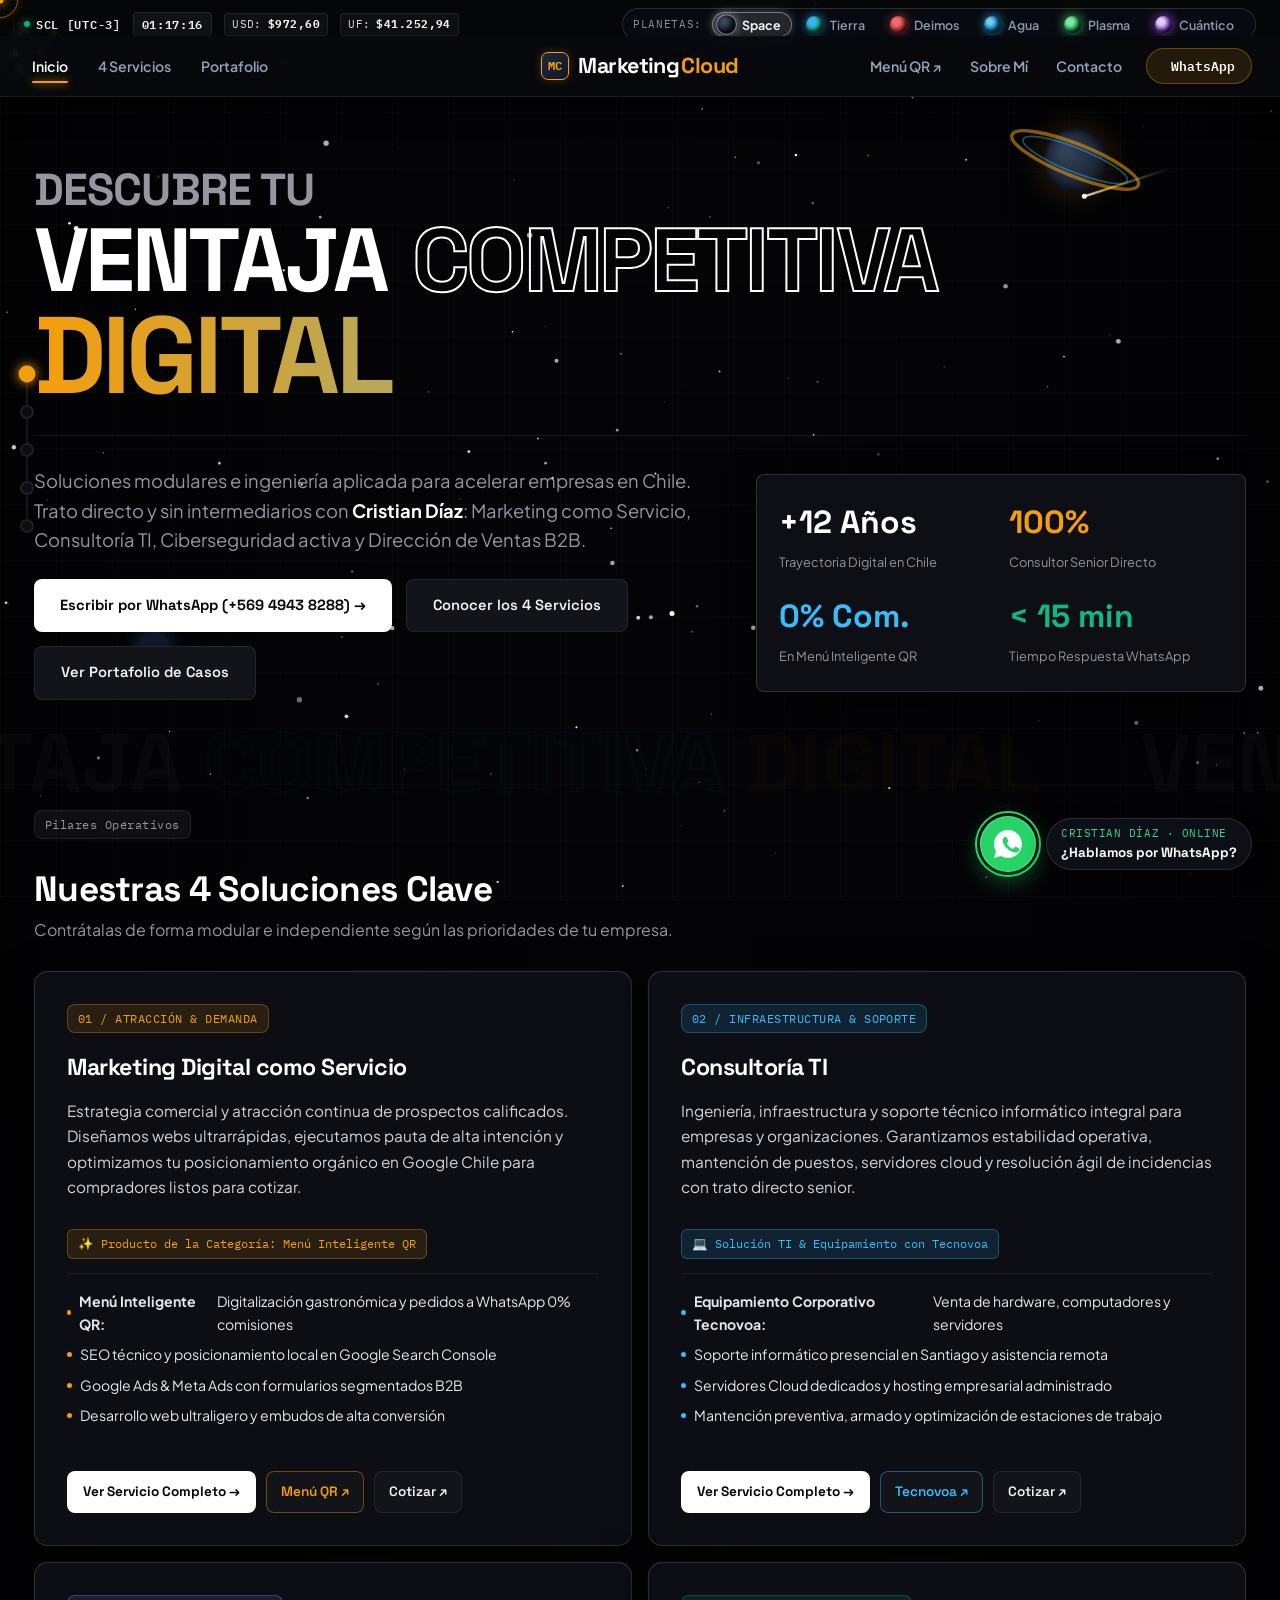
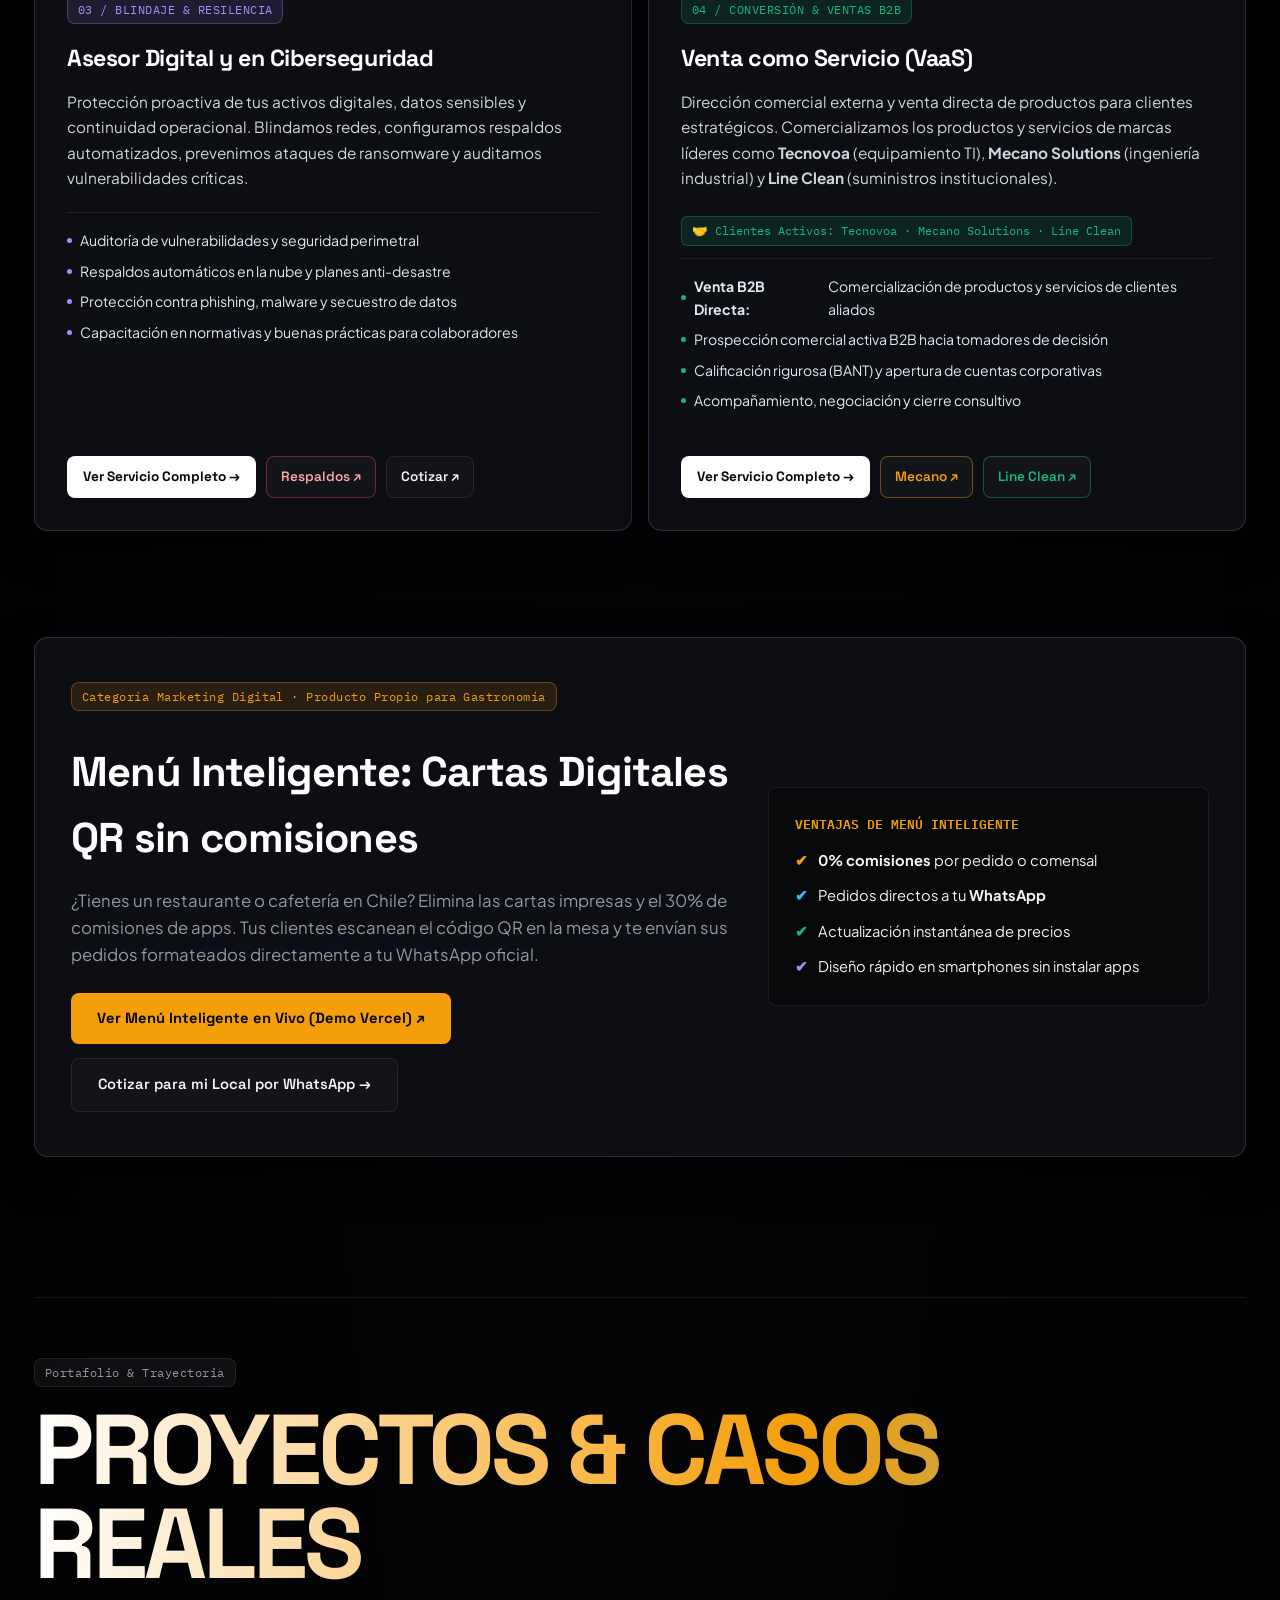
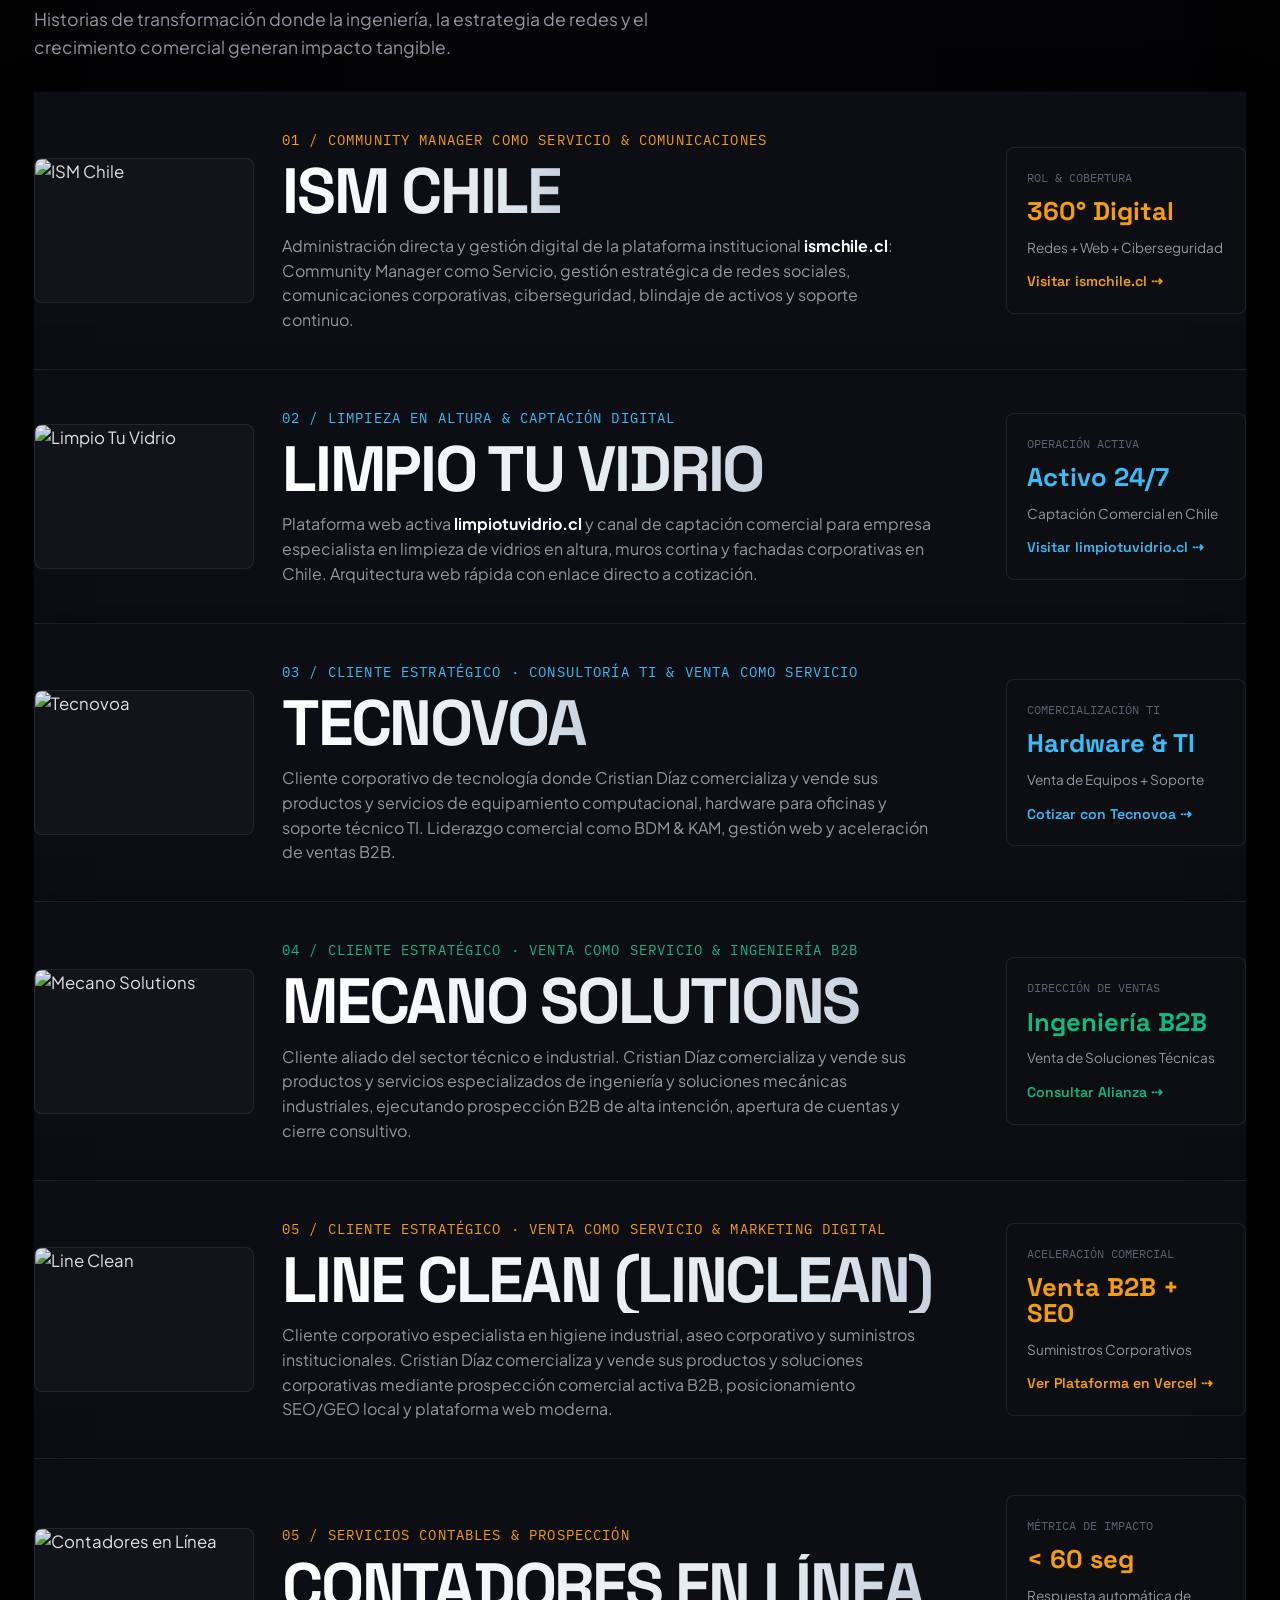
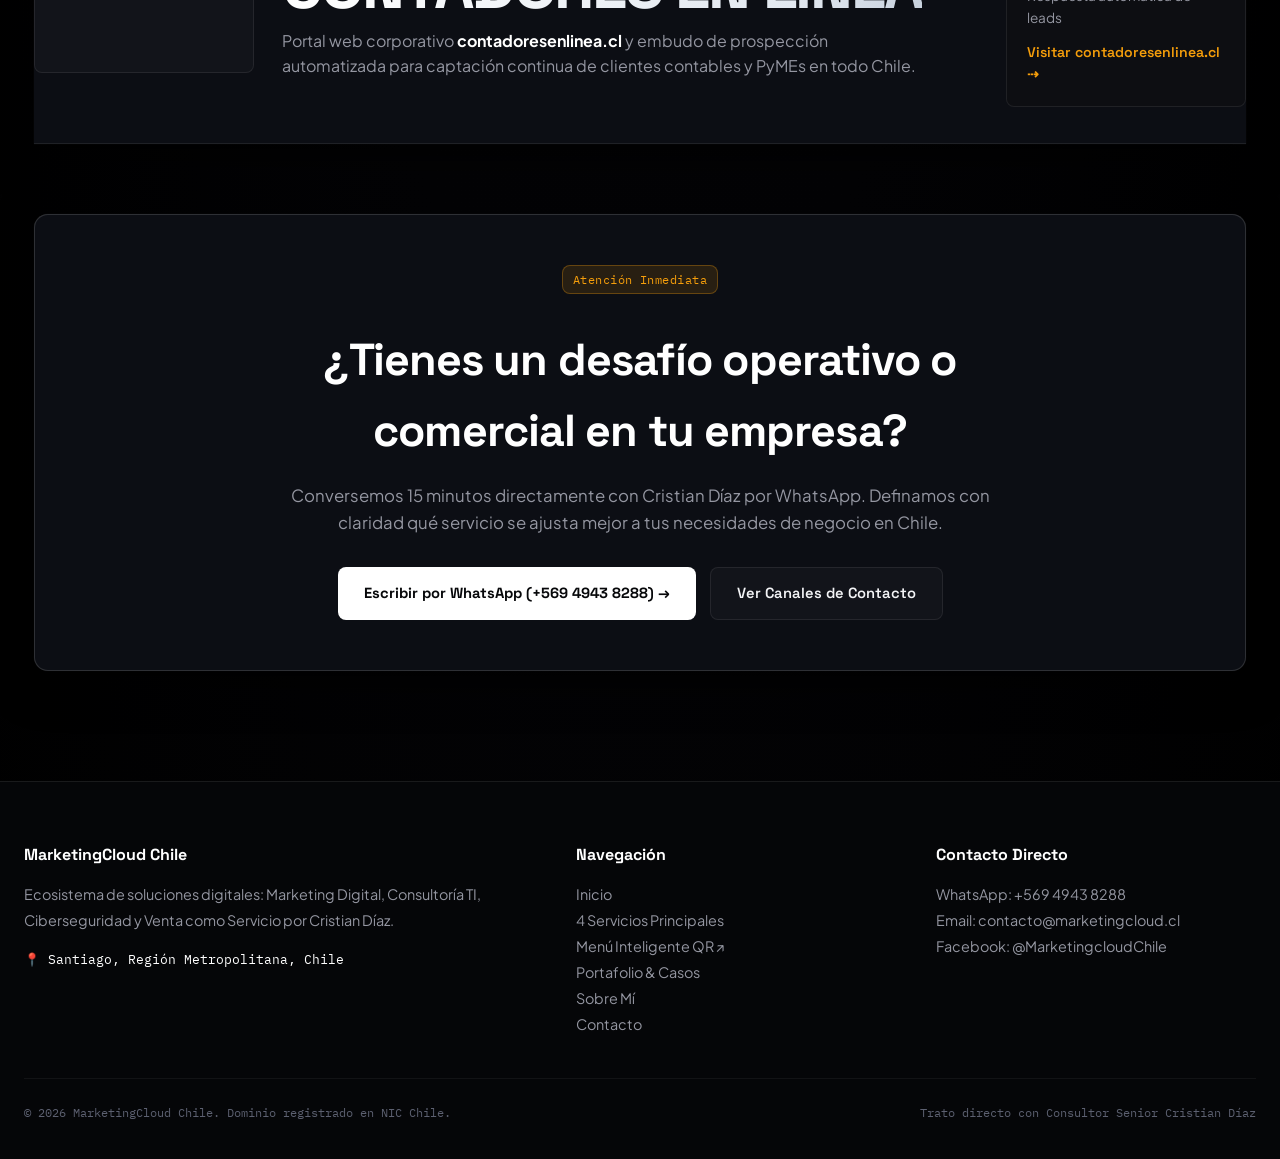
==== commit bc65967b: "feat: complete 6 planetary environments with custom physics, space comets/planets on scroll, earth m" ====
--- a/index.html
+++ b/index.html
@@ -116,27 +116,27 @@
         <!-- SELECTOR DE ENTORNOS PLANETARIOS CON ESFERAS 3D -->
         <div class="gravity-selector-bar">
           <span class="gravity-label">Planetas:</span>
-          <button class="gravity-btn active" data-mode="espacio" title="Espacio: Zero-G cósmico [Tecla E]">
+          <button class="gravity-btn active" data-mode="espacio" title="Space: Negro Profundo, Zero-G cósmico, cometas y estrellas [Tecla E]">
             <span class="planet-sphere sphere-espacio"></span>
-            <span>Espacio</span>
+            <span>Space</span>
           </button>
-          <button class="gravity-btn" data-mode="tierra" title="Tierra: 1.0g y atmósfera verde [Tecla T]">
+          <button class="gravity-btn" data-mode="tierra" title="Tierra: Verde Jade, 1.0g, montañas, árboles y viento [Tecla T]">
             <span class="planet-sphere sphere-tierra"></span>
             <span>Tierra</span>
           </button>
-          <button class="gravity-btn" data-mode="marte" title="Marte: Viento rojo y 0.38g [Tecla M]">
-            <span class="planet-sphere sphere-marte"></span>
-            <span>Marte</span>
+          <button class="gravity-btn" data-mode="deimos" title="Deimos: Rojo Carmesí, 0.38g, piedras, rocas y polvo ferroso [Tecla D o M]">
+            <span class="planet-sphere sphere-deimos sphere-marte"></span>
+            <span>Deimos</span>
           </button>
-          <button class="gravity-btn" data-mode="agua" title="Agua: Oleaje abisal y plantas marinas [Tecla A]">
+          <button class="gravity-btn" data-mode="agua" title="Agua: Azul Abisal, resistencia hidrodinámica, plantas y peces extraños [Tecla A]">
             <span class="planet-sphere sphere-agua"></span>
             <span>Agua</span>
           </button>
-          <button class="gravity-btn" data-mode="plasma" title="Plasma: Arcos eléctricos y verde neón [Tecla P]">
+          <button class="gravity-btn" data-mode="plasma" title="Plasma: Verde Neón, efecto lisérgico y arcos de plasma [Tecla P]">
             <span class="planet-sphere sphere-plasma"></span>
             <span>Plasma</span>
           </button>
-          <button class="gravity-btn" data-mode="cuantico" title="Cuántico: Púrpura iridiscente oscilante [Tecla C]">
+          <button class="gravity-btn" data-mode="cuantico" title="Cuántico: Púrpura Iridiscente, partículas prismáticas y astronautas desorientados [Tecla C]">
             <span class="planet-sphere sphere-cuantico"></span>
             <span>Cuántico</span>
           </button>
--- a/css/style.css
+++ b/css/style.css
@@ -1646,14 +1646,18 @@
 }
 
 /* 3. MARTE = ROJO (0.38g Gravedad Menor) */
+body.mode-deimos,
 body.mode-marte {
   background: radial-gradient(ellipse at 50% 25%, #250705 0%, #130302 60%, #060101 100%) !important;
 }
+body.mode-deimos .service-card,
+body.mode-deimos .tile,
 body.mode-marte .service-card,
 body.mode-marte .tile {
   border-color: rgba(239, 68, 68, 0.28) !important;
   box-shadow: 0 14px 40px rgba(0, 0, 0, 0.7), 0 0 25px rgba(239, 68, 68, 0.08) !important;
 }
+body.mode-deimos .cursor-dot,
 body.mode-marte .cursor-dot {
   background-color: #EF4444 !important;
   box-shadow: 0 0 12px #EF4444, 0 0 24px rgba(239, 68, 68, 0.6) !important;
@@ -2076,6 +2080,7 @@
 }
 
 /* 3. Marte: Ocre rojizo con tormentas de arena */
+.sphere-deimos,
 .sphere-marte {
   background: radial-gradient(circle at 35% 35%, #F87171 20%, #EF4444 60%, #7F1D1D 100%);
   box-shadow: inset -2px -2px 4px rgba(0, 0, 0, 0.9), 0 0 10px rgba(239, 68, 68, 0.65);
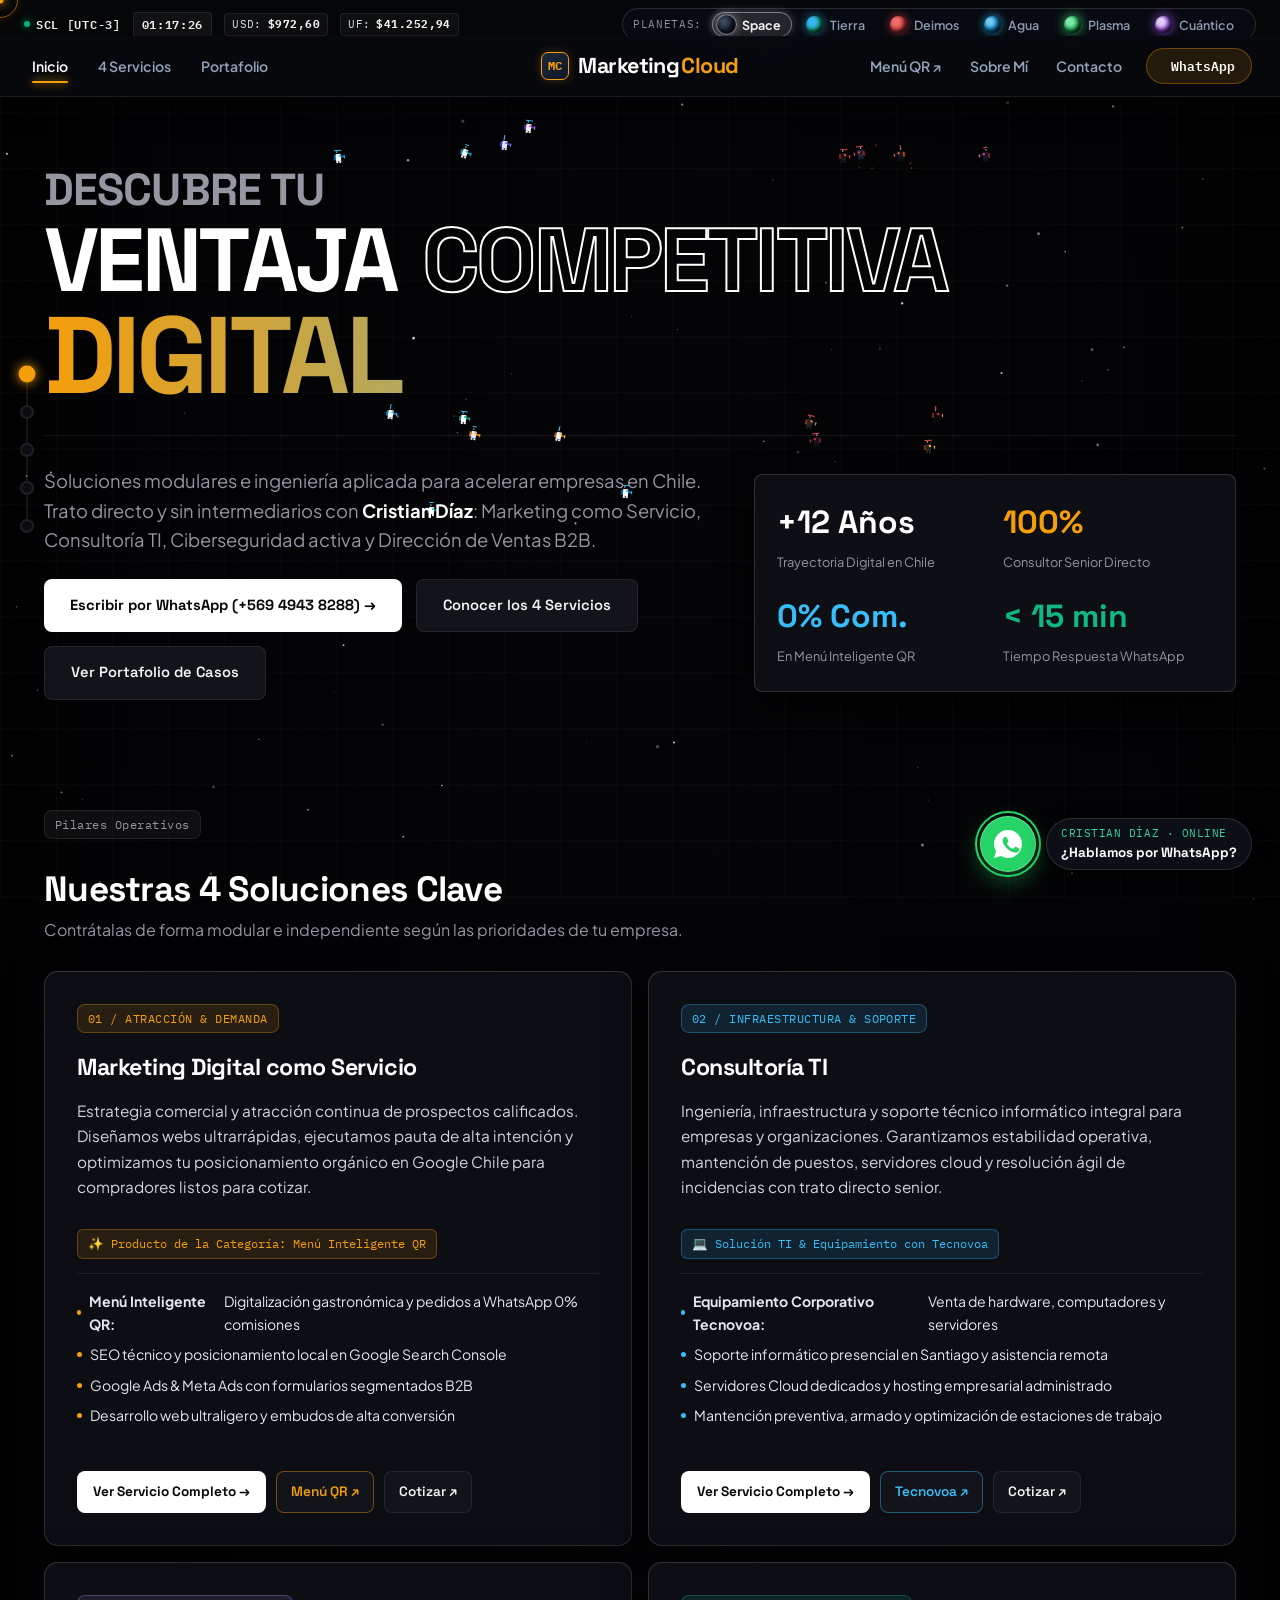
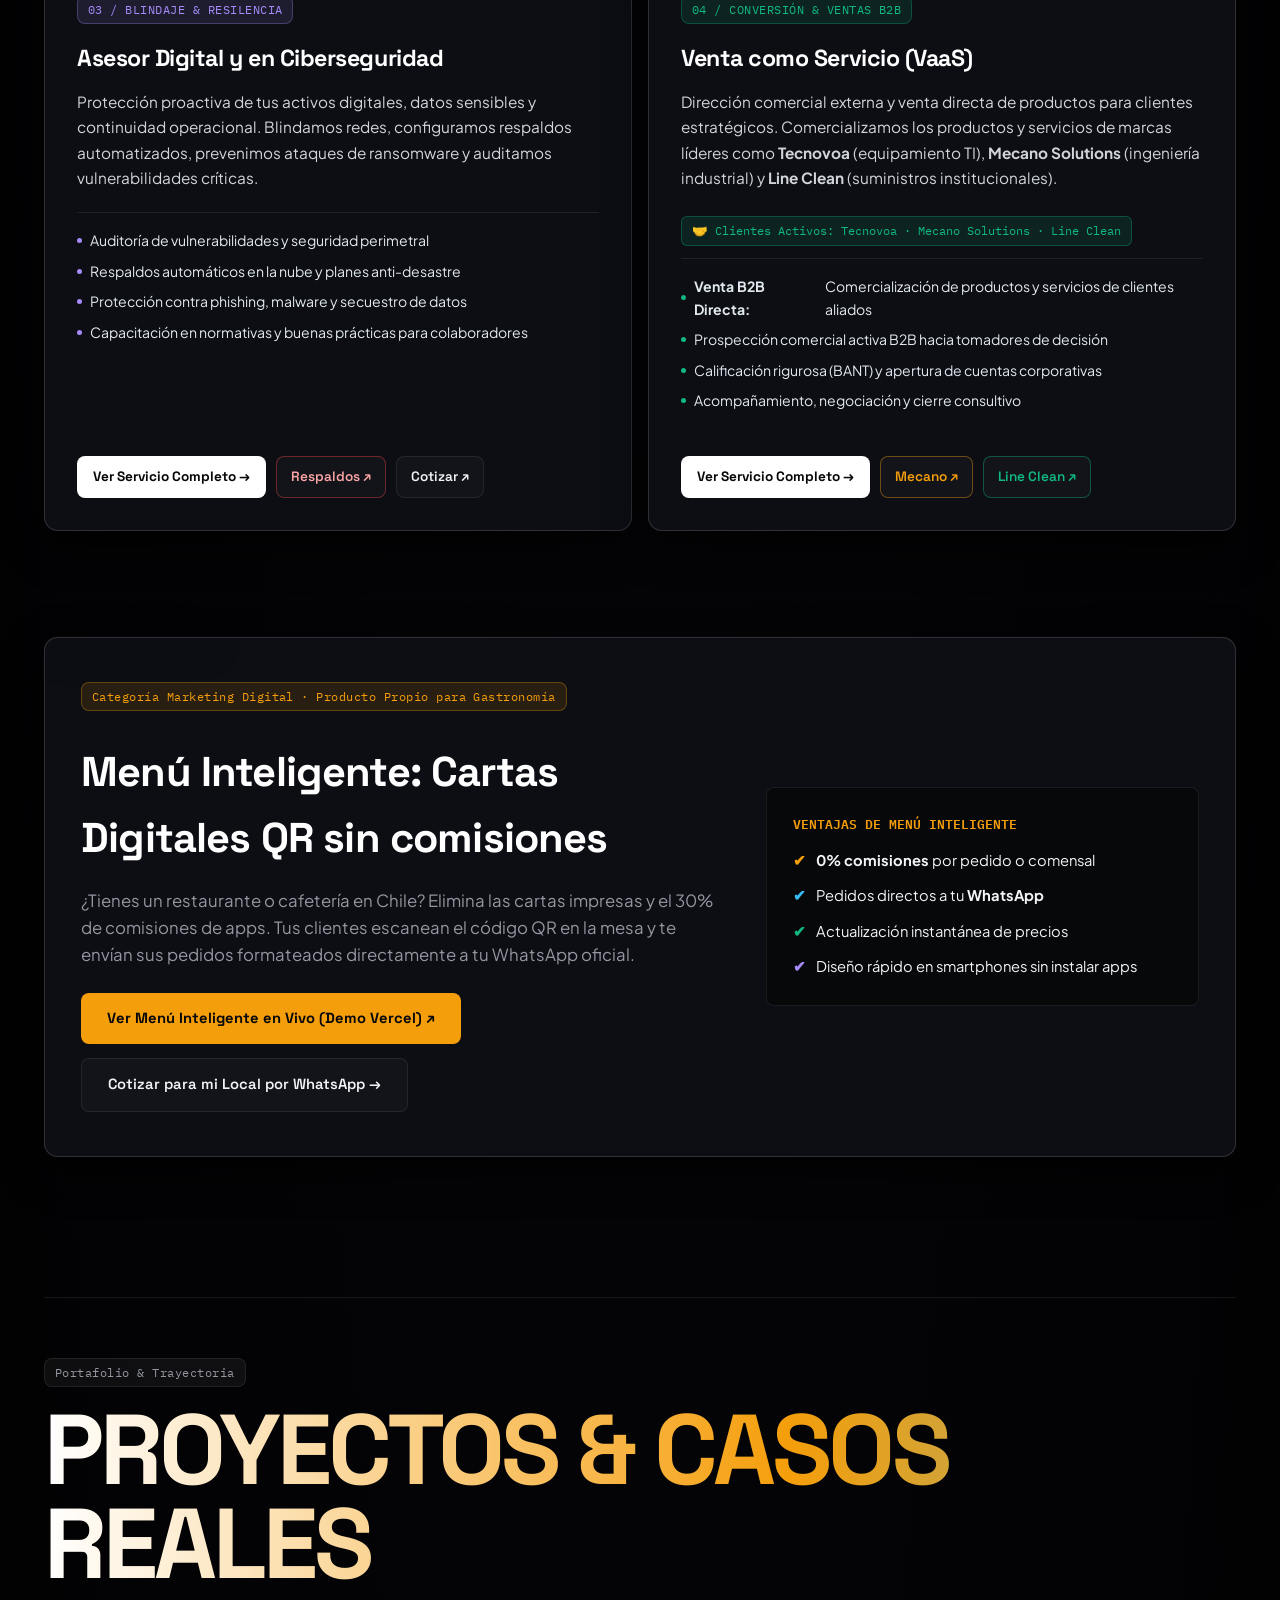
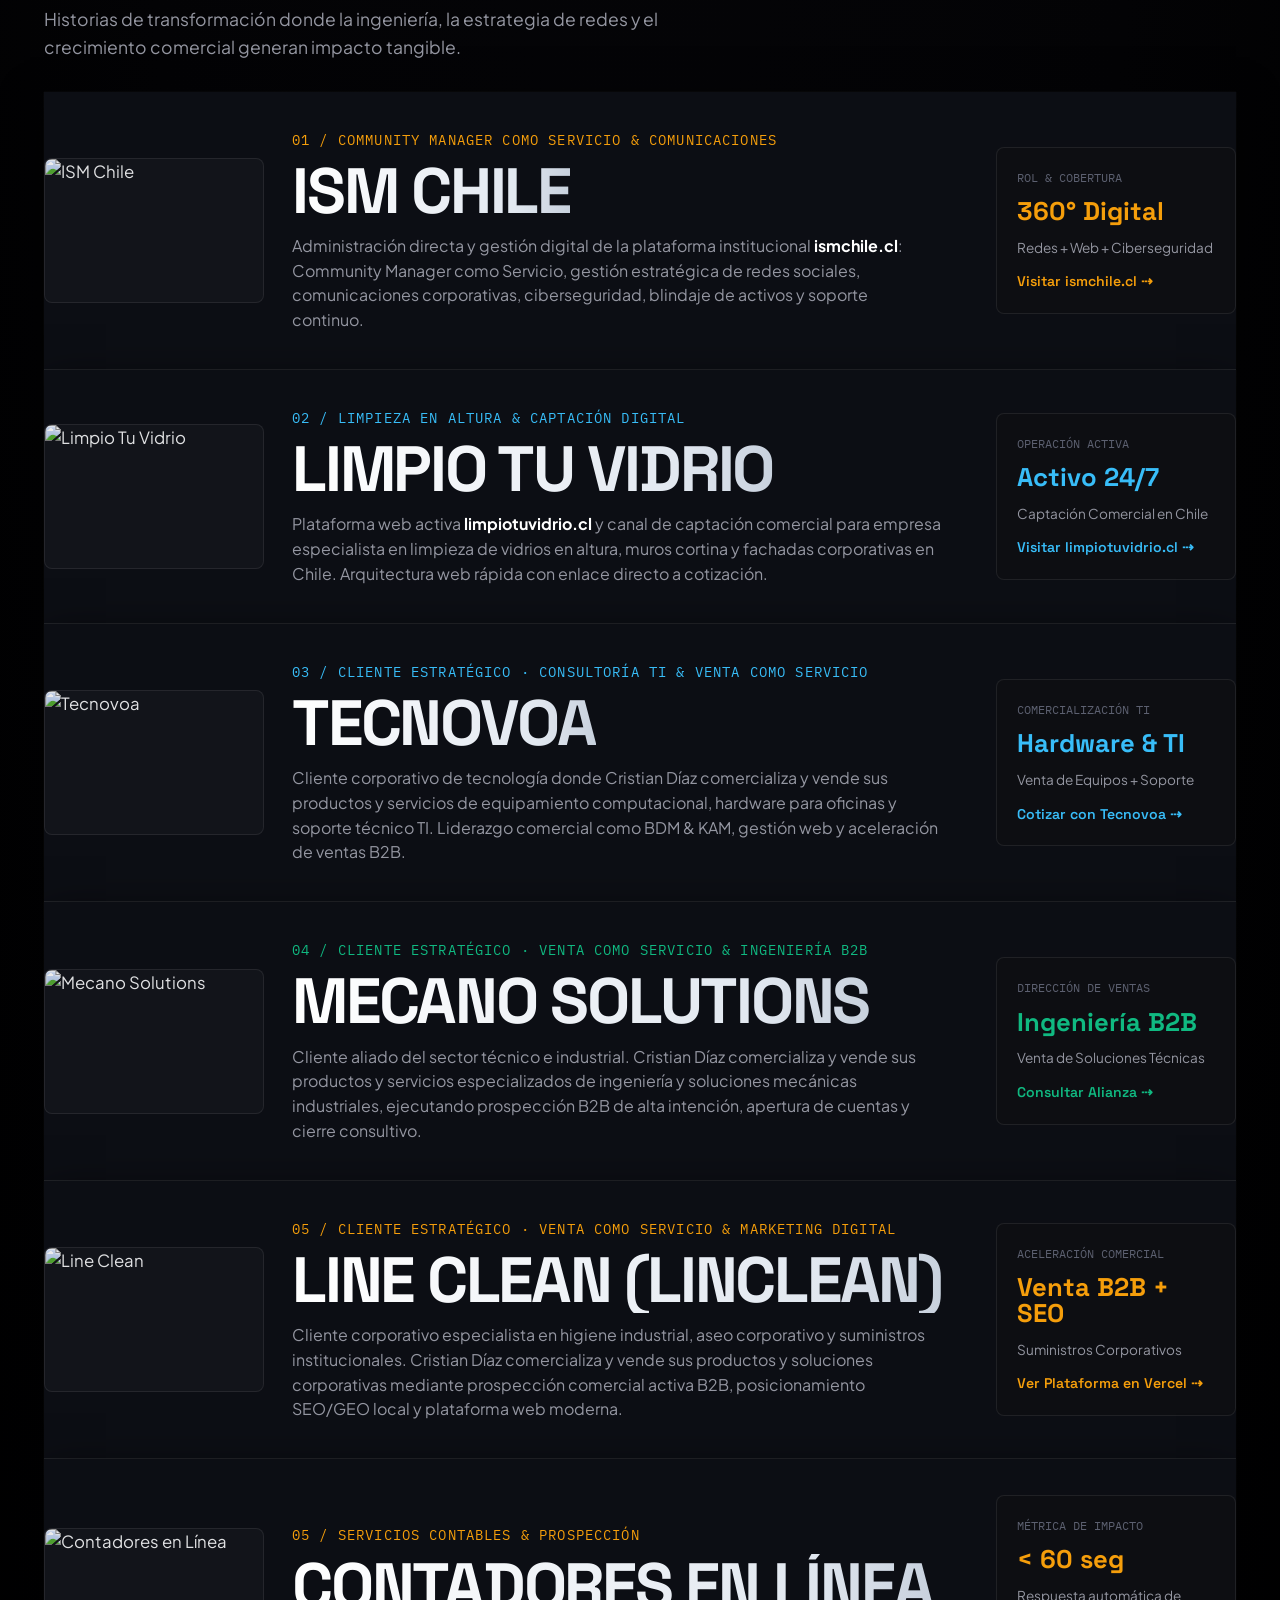
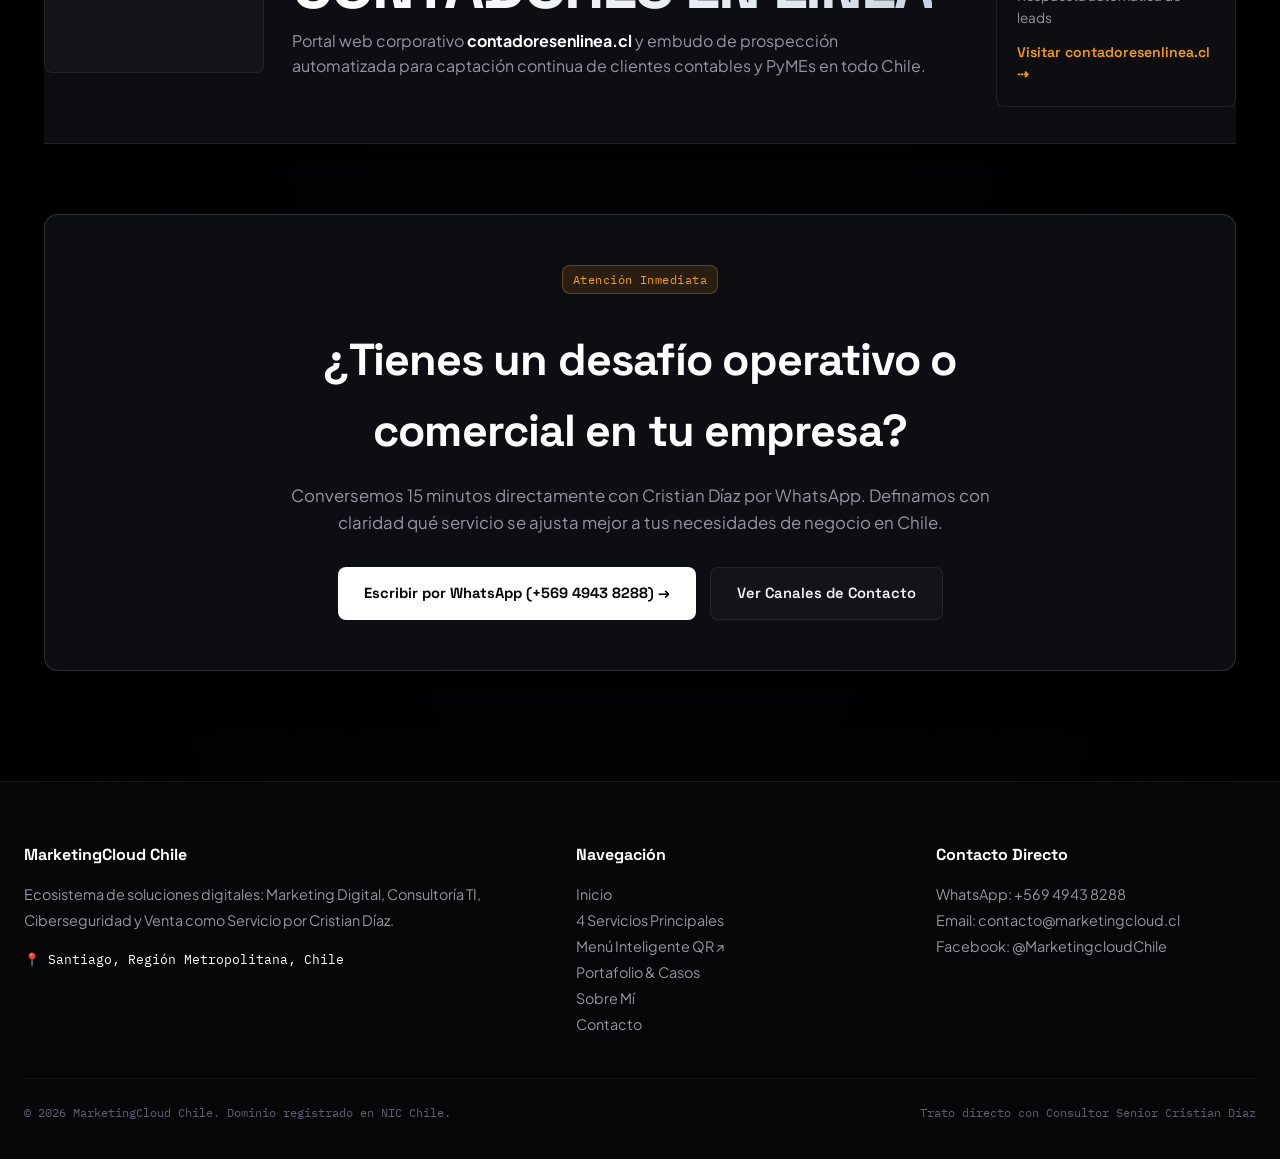
==== commit df118a34: "fix(responsive): simplify canvas engine and fix mobile layout; add 2 factions of astronauts without " ====
--- a/index.html
+++ b/index.html
@@ -237,7 +237,6 @@
       </div>
     </div>
   </div>
-  </div>
 
   <main class="wrap" style="padding-top: 125px;">
 
--- a/css/style.css
+++ b/css/style.css
@@ -2436,3 +2436,290 @@
     max-width: 100vw !important;
   }
 }
+
+
+/* ==========================================================================
+   SISTEMA RESPONSIVO SIMPLE, ROBUSTO Y SIN SOBRECARGA
+   "el modelo responsivo se rompe, hazlo mas simple sin tantos detalles"
+   ========================================================================== */
+
+/* Reglas universales para prevenir cualquier desborde horizontal */
+html, body {
+  overflow-x: hidden !important;
+  max-width: 100vw !important;
+  width: 100% !important;
+  margin: 0 !important;
+  padding: 0 !important;
+  box-sizing: border-box !important;
+}
+
+*, *::before, *::after {
+  box-sizing: border-box !important;
+}
+
+.wrap, main.wrap {
+  width: 100% !important;
+  max-width: 1240px !important;
+  margin: 0 auto !important;
+  box-sizing: border-box !important;
+}
+
+/* Ocultar el riel lateral de progreso bajo 1240px para que no tape nunca las tarjetas */
+@media (max-width: 1240px) {
+  .scroll-rail {
+    display: none !important;
+  }
+}
+
+/* Ajustes para Tablets y Laptops Pequeñas (769px a 1100px) */
+@media (max-width: 1100px) {
+  .studio-bar-inner {
+    padding: 0 12px;
+  }
+  .finance-badge {
+    display: none !important; /* Oculta USD y UF para no desbordar horizontalmente */
+  }
+  .gravity-selector-bar {
+    gap: 4px;
+    padding: 2px 6px;
+  }
+  .gravity-btn {
+    padding: 2px 6px;
+    font-size: 0.72rem;
+  }
+  .nav-container {
+    gap: 8px !important;
+  }
+  .nav-col-left, .nav-col-right {
+    gap: 10px !important;
+  }
+  .nav-menu-link {
+    font-size: 0.80rem !important;
+    padding: 4px 2px !important;
+  }
+  .nav-cta-btn {
+    padding: 6px 12px !important;
+    font-size: 0.75rem !important;
+  }
+}
+
+/* Ajustes para Móviles y Pantallas Angostas (<= 820px) */
+@media (max-width: 820px) {
+  /* 1. Ocultar la barra pesada de indicadores */
+  .studio-bar {
+    display: none !important;
+  }
+
+  /* 2. Cabecera móvil superior fija (52px de altura) */
+  .mobile-top-bar {
+    display: flex !important;
+    position: fixed !important;
+    top: 0 !important;
+    left: 0 !important;
+    right: 0 !important;
+    height: 52px !important;
+    background: rgba(7, 9, 14, 0.96) !important;
+    backdrop-filter: blur(18px) !important;
+    -webkit-backdrop-filter: blur(18px) !important;
+    border-bottom: 1px solid rgba(255, 255, 255, 0.1) !important;
+    z-index: 1000 !important;
+    padding: 0 16px !important;
+    align-items: center !important;
+    justify-content: space-between !important;
+  }
+
+  .mobile-top-inner {
+    display: flex !important;
+    align-items: center !important;
+    justify-content: space-between !important;
+    width: 100% !important;
+  }
+
+  .mobile-top-inner .brand-link {
+    margin: 0 !important;
+  }
+
+  .mobile-top-inner .brand-name {
+    font-size: 1.15rem !important;
+  }
+
+  .mobile-top-inner .brand-badge-icon {
+    width: 24px !important;
+    height: 24px !important;
+    font-size: 0.65rem !important;
+  }
+
+  .mobile-planet-pill {
+    background: rgba(255, 255, 255, 0.08) !important;
+    border: 1px solid rgba(255, 255, 255, 0.18) !important;
+    color: #FFFFFF !important;
+    font-family: var(--font-mono) !important;
+    font-size: 0.74rem !important;
+    font-weight: 600 !important;
+    padding: 5px 12px !important;
+    border-radius: 9999px !important;
+    cursor: pointer !important;
+    display: inline-flex !important;
+    align-items: center !important;
+    gap: 4px !important;
+  }
+
+  /* 3. Dock de navegación inferior limpio y perfectamente distribuido */
+  nav.main-nav {
+    position: fixed !important;
+    top: auto !important;
+    bottom: 0 !important;
+    left: 0 !important;
+    right: 0 !important;
+    width: 100% !important;
+    height: auto !important;
+    padding: 6px 4px calc(6px + env(safe-area-inset-bottom, 0px)) 4px !important;
+    background: rgba(10, 14, 22, 0.97) !important;
+    backdrop-filter: blur(20px) !important;
+    -webkit-backdrop-filter: blur(20px) !important;
+    border-top: 1px solid rgba(255, 255, 255, 0.12) !important;
+    border-bottom: none !important;
+    box-shadow: 0 -8px 24px rgba(0, 0, 0, 0.7) !important;
+    z-index: 1000 !important;
+    margin: 0 !important;
+  }
+
+  .nav-container {
+    display: flex !important;
+    align-items: center !important;
+    justify-content: space-around !important;
+    width: 100% !important;
+    max-width: 100% !important;
+    margin: 0 !important;
+    padding: 0 !important;
+    gap: 0 !important;
+    grid-template-columns: none !important;
+  }
+
+  /* Clave para distribución fluida: display: contents elimina el conflicto de 100% + 100% */
+  .nav-col-left,
+  .nav-col-right {
+    display: contents !important;
+  }
+
+  .nav-col-center,
+  .nav-cta-btn {
+    display: none !important;
+  }
+
+  .nav-menu-link {
+    flex: 1 !important;
+    display: flex !important;
+    flex-direction: column !important;
+    align-items: center !important;
+    justify-content: center !important;
+    padding: 5px 2px !important;
+    border-radius: 8px !important;
+    color: #94A3B8 !important;
+    font-size: 0.64rem !important;
+    font-weight: 600 !important;
+    gap: 3px !important;
+    text-align: center !important;
+    white-space: nowrap !important;
+    min-width: 0 !important;
+  }
+
+  .nav-menu-link.active::after {
+    display: none !important;
+  }
+
+  .nav-menu-link.active,
+  .nav-menu-link:hover {
+    color: #FFFFFF !important;
+    background: rgba(255, 255, 255, 0.08) !important;
+  }
+
+  .nav-tab-icon {
+    display: block !important;
+    width: 18px !important;
+    height: 18px !important;
+    stroke: currentColor !important;
+  }
+
+  /* 4. Espaciado y fluidez del contenido */
+  main.wrap,
+  main[style*="padding-top"] {
+    padding-top: 68px !important;
+    padding-bottom: calc(85px + env(safe-area-inset-bottom, 0px)) !important;
+    padding-left: 14px !important;
+    padding-right: 14px !important;
+  }
+
+  /* 5. Titular Hero y tipografía que NUNCA desborda */
+  .kinetic-text-wrap {
+    overflow: hidden !important;
+    max-width: 100% !important;
+    margin-bottom: 18px !important;
+  }
+
+  .kinetic-line-1 {
+    font-size: clamp(0.9rem, 3.8vw, 1.25rem) !important;
+    letter-spacing: 0.02em !important;
+    margin-bottom: 4px !important;
+  }
+
+  .kinetic-line-2 {
+    font-size: clamp(1.4rem, 6.8vw, 2.5rem) !important;
+    line-height: 0.98 !important;
+    display: flex !important;
+    flex-wrap: wrap !important;
+    gap: 0 0.2em !important;
+    word-break: break-word !important;
+  }
+
+  .kinetic-line-2 .outline-text {
+    -webkit-text-stroke: 1.2px #FFFFFF !important;
+  }
+
+  .kinetic-line-3 {
+    font-size: clamp(1.9rem, 9vw, 3.4rem) !important;
+    line-height: 0.95 !important;
+    word-break: break-word !important;
+  }
+
+  .chroma-title {
+    font-size: clamp(1.8rem, 7vw, 2.8rem) !important;
+    line-height: 1.05 !important;
+    word-break: break-word !important;
+  }
+
+  /* 6. Grillas y columnas adaptadas a 1 sola columna natural */
+  .col-12, .col-8, .col-6, .col-4, .col-3 {
+    grid-column: span 12 !important;
+    width: 100% !important;
+    max-width: 100% !important;
+  }
+
+  .tile, .card, .service-card, .price-card, .project-giant-item, .stat-tile {
+    width: 100% !important;
+    max-width: 100% !important;
+    margin-left: 0 !important;
+    margin-right: 0 !important;
+    padding: 20px 16px !important;
+  }
+
+  .project-giant-item {
+    grid-template-columns: 1fr !important;
+  }
+
+  .grid {
+    grid-template-columns: 1fr !important;
+    gap: 16px !important;
+  }
+
+  .footer-inner {
+    grid-template-columns: 1fr !important;
+    gap: 24px !important;
+  }
+
+  /* Botón flotante de WhatsApp situado sobre el dock */
+  .whatsapp-float-bubble {
+    bottom: calc(68px + env(safe-area-inset-bottom, 8px)) !important;
+    right: 12px !important;
+  }
+}
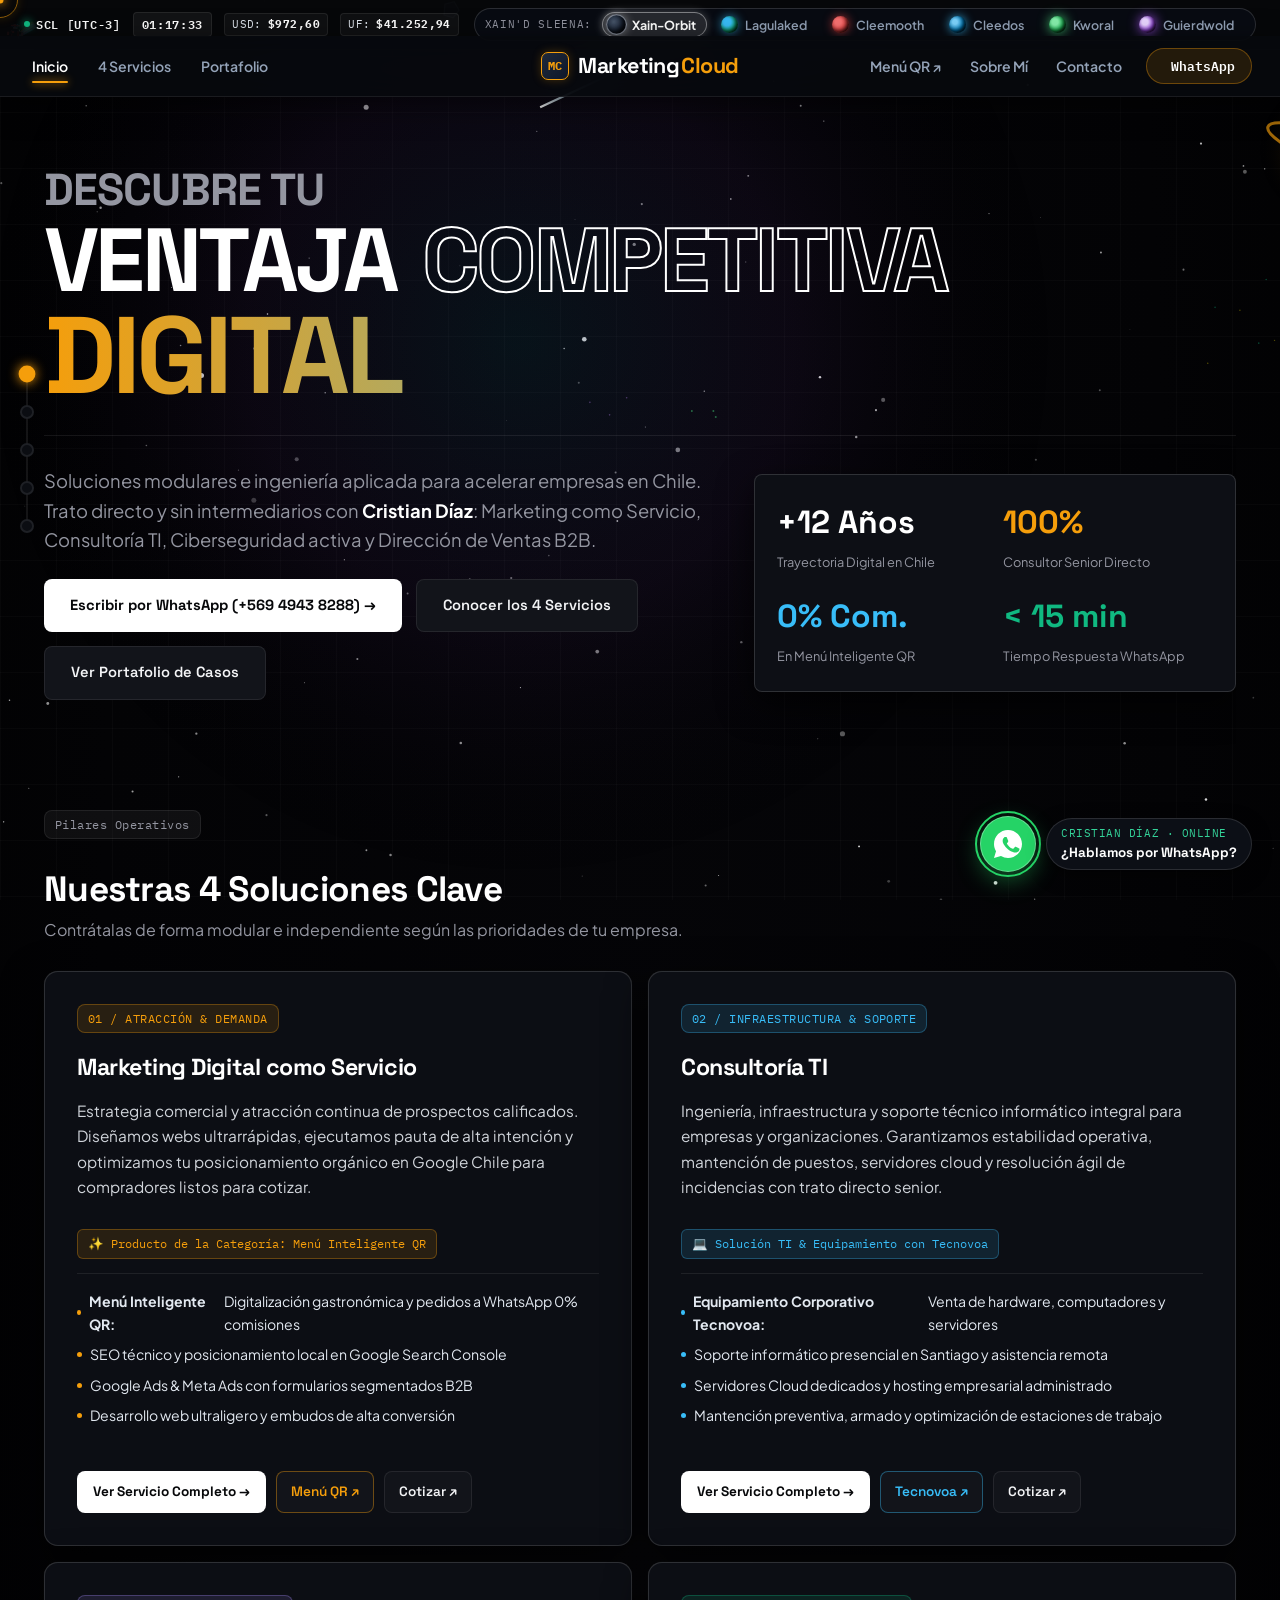
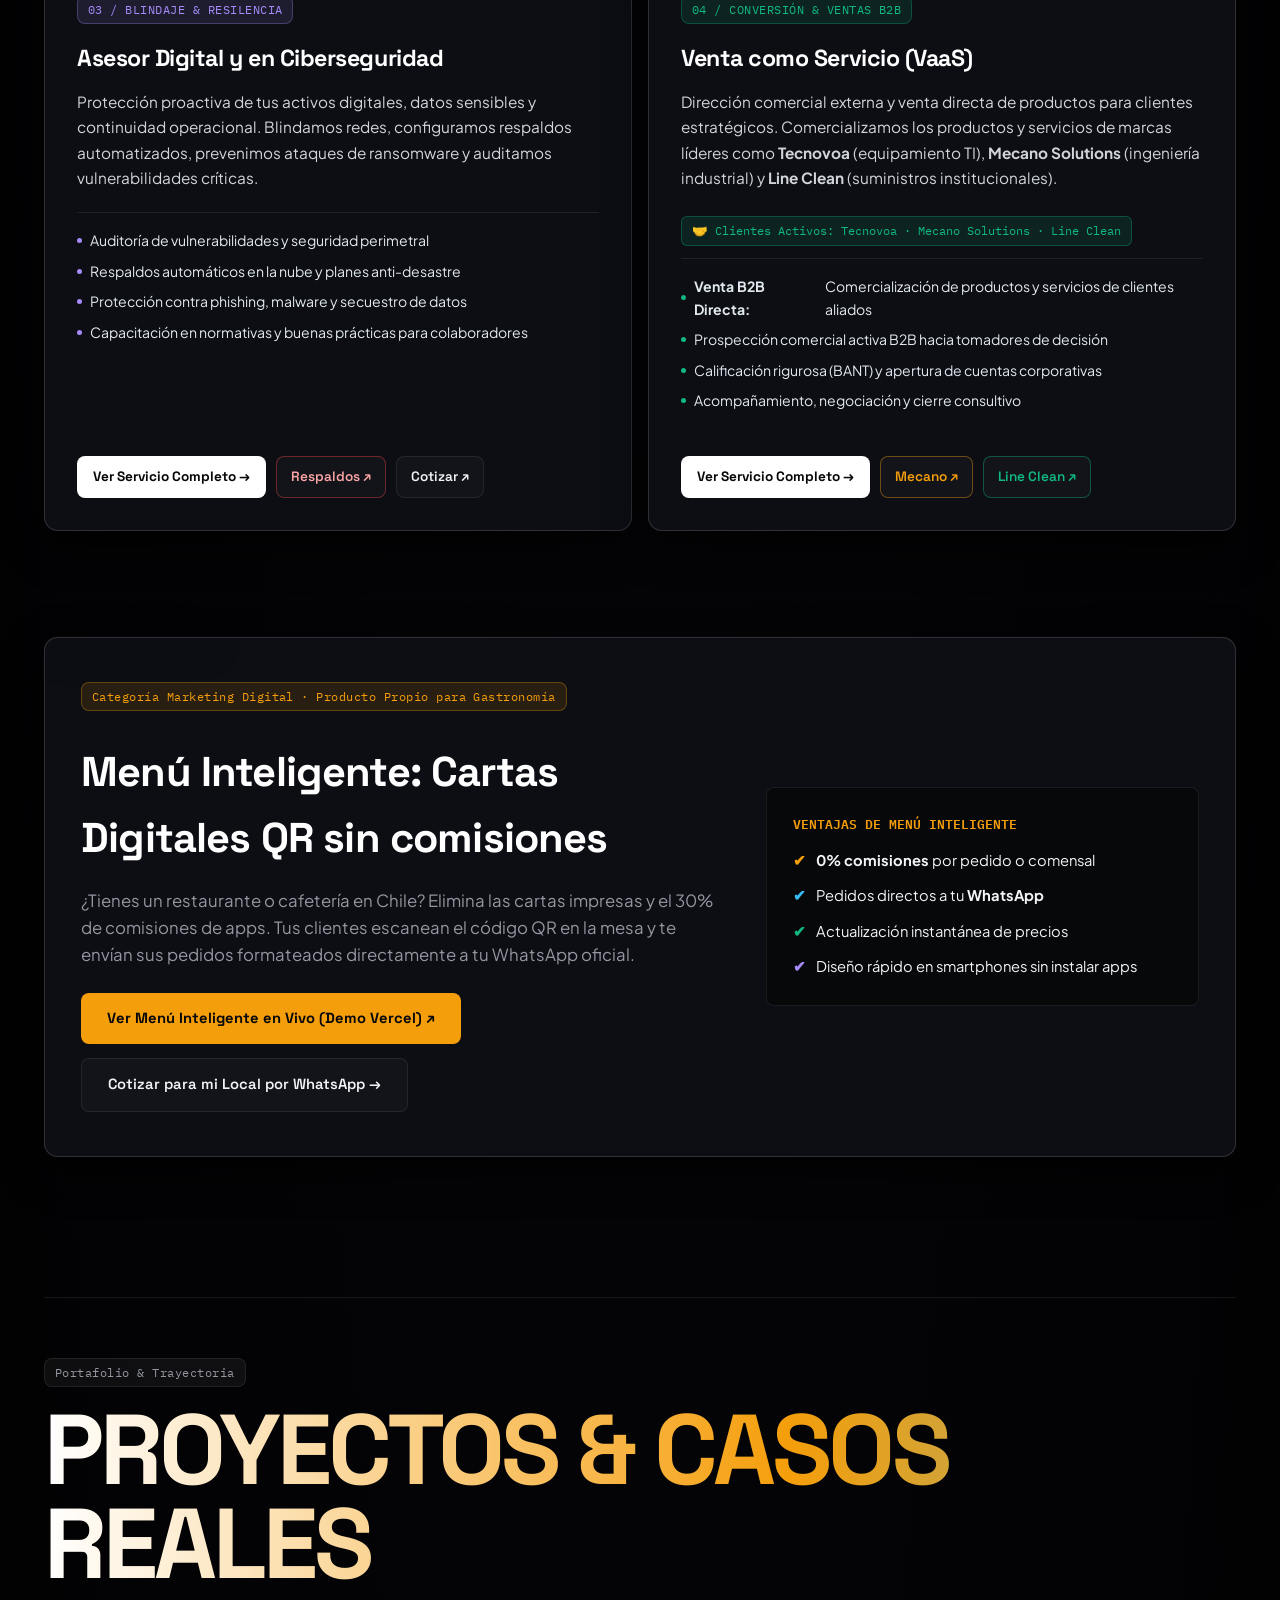
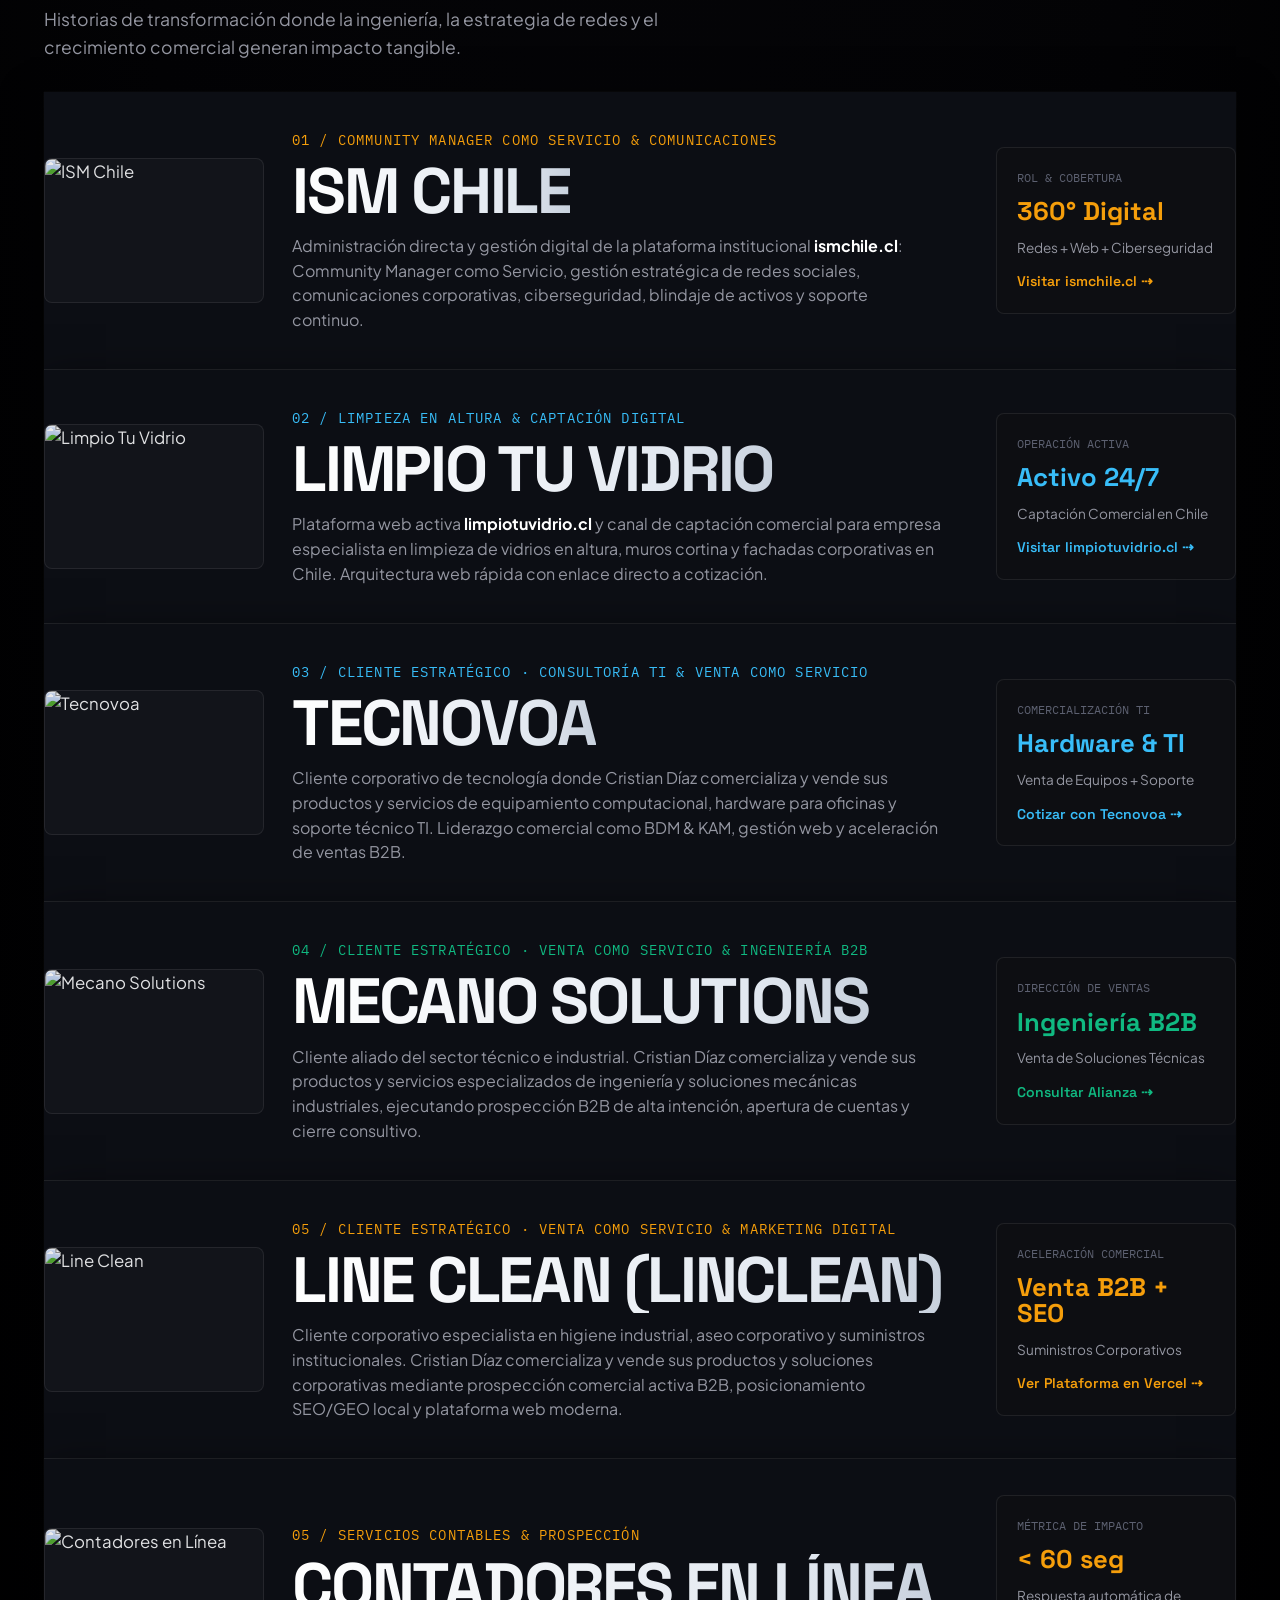
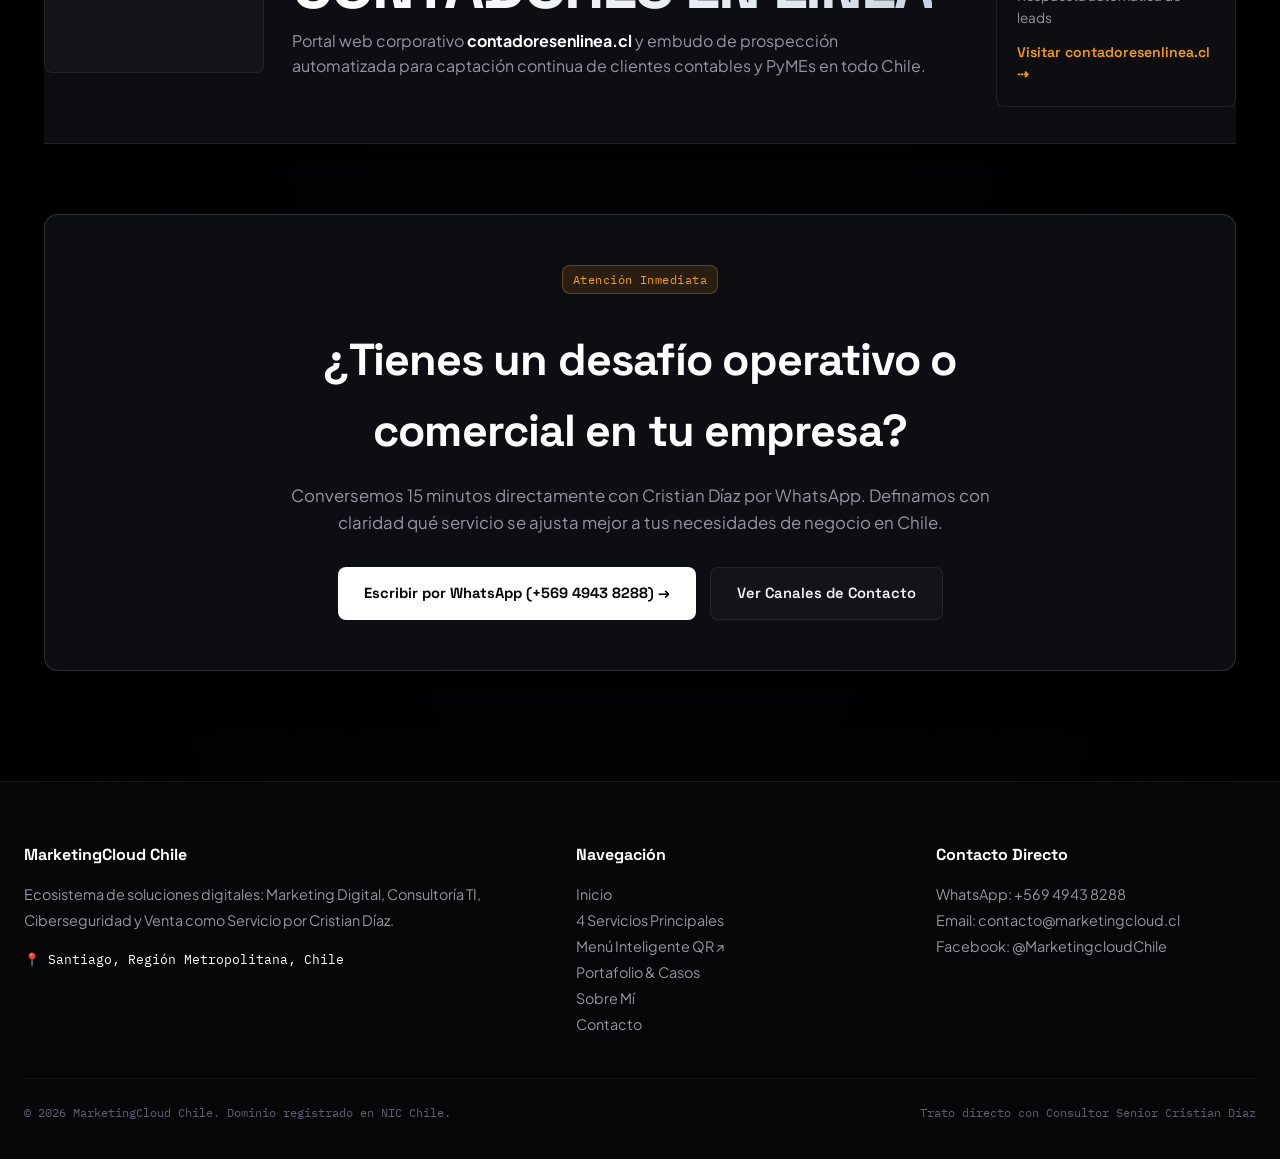
==== commit 3ab6ba6f: "feat(xaind-sleena): 6 moving planetary backgrounds, 12 physics weapons, corsairs defend mouse vs ast" ====
--- a/index.html
+++ b/index.html
@@ -113,32 +113,32 @@
       </div>
 
       <div class="studio-bar-right">
-        <!-- SELECTOR DE ENTORNOS PLANETARIOS CON ESFERAS 3D -->
+                <!-- SELECTOR DE PLANETAS (XAIN'D SLEENA 1986 ARCADE EDITION) -->
         <div class="gravity-selector-bar">
-          <span class="gravity-label">Planetas:</span>
-          <button class="gravity-btn active" data-mode="espacio" title="Space: Negro Profundo, Zero-G cósmico, cometas y estrellas [Tecla E]">
+          <span class="gravity-label">Xain'd Sleena:</span>
+          <button class="gravity-btn active" data-mode="espacio" title="Xain-Orbit: Espacio Zero-G, Saturno, asteroides y cometas [Tecla 1 o E]">
             <span class="planet-sphere sphere-espacio"></span>
-            <span>Space</span>
+            <span>Xain-Orbit</span>
           </button>
-          <button class="gravity-btn" data-mode="tierra" title="Tierra: Verde Jade, 1.0g, montañas, árboles y viento [Tecla T]">
+          <button class="gravity-btn" data-mode="tierra" title="Lagulaked: Planeta Selva Verde Jade, montañas, árboles y viento [Tecla 2 o L]">
             <span class="planet-sphere sphere-tierra"></span>
-            <span>Tierra</span>
+            <span>Lagulaked</span>
           </button>
-          <button class="gravity-btn" data-mode="deimos" title="Deimos: Rojo Carmesí, 0.38g, piedras, rocas y polvo ferroso [Tecla D o M]">
+          <button class="gravity-btn" data-mode="deimos" title="Cleemooth: Planeta Cañón Rojo Carmesí, rocas flotantes y tormenta [Tecla 3 o C]">
             <span class="planet-sphere sphere-deimos sphere-marte"></span>
-            <span>Deimos</span>
+            <span>Cleemooth</span>
           </button>
-          <button class="gravity-btn" data-mode="agua" title="Agua: Azul Abisal, resistencia hidrodinámica, plantas y peces extraños [Tecla A]">
+          <button class="gravity-btn" data-mode="agua" title="Cleedos: Planeta Océano Azul Abisal, arrecifes, algas y peces [Tecla 4 o A]">
             <span class="planet-sphere sphere-agua"></span>
-            <span>Agua</span>
+            <span>Cleedos</span>
           </button>
-          <button class="gravity-btn" data-mode="plasma" title="Plasma: Verde Neón, efecto lisérgico y arcos de plasma [Tecla P]">
+          <button class="gravity-btn" data-mode="plasma" title="Kworal: Planeta Reactor Verde Neón, magma, ondas y rayos de plasma [Tecla 5 o K]">
             <span class="planet-sphere sphere-plasma"></span>
-            <span>Plasma</span>
+            <span>Kworal</span>
           </button>
-          <button class="gravity-btn" data-mode="cuantico" title="Cuántico: Púrpura Iridiscente, partículas prismáticas y astronautas desorientados [Tecla C]">
+          <button class="gravity-btn" data-mode="cuantico" title="Guierdwold: Planeta Cristal Púrpura, auroras y prismas cuánticos [Tecla 6 o G]">
             <span class="planet-sphere sphere-cuantico"></span>
-            <span>Cuántico</span>
+            <span>Guierdwold</span>
           </button>
         </div>
       </div>
@@ -154,7 +154,7 @@
         <span class="brand-name">Marketing<span>Cloud</span></span>
       </a>
       <button class="mobile-planet-pill" id="mobile-planet-btn" aria-label="Cambiar entorno planetario">
-        🌌 Espacio
+        🌌 Xain-Orbit
       </button>
     </div>
   </header>
--- a/css/style.css
+++ b/css/style.css
@@ -2707,9 +2707,21 @@
     grid-template-columns: 1fr !important;
   }
 
-  .grid {
+  .grid,
+  [style*="grid-template-columns"] {
     grid-template-columns: 1fr !important;
-    gap: 16px !important;
+    gap: 18px !important;
+  }
+
+  /* Evitar que botones o contenedores flex se salgan de pantalla en móvil */
+  [style*="display: flex"] {
+    flex-wrap: wrap !important;
+  }
+
+  .btn-primary, .btn-secondary, .btn-accent {
+    width: 100% !important;
+    justify-content: center !important;
+    text-align: center !important;
   }
 
   .footer-inner {
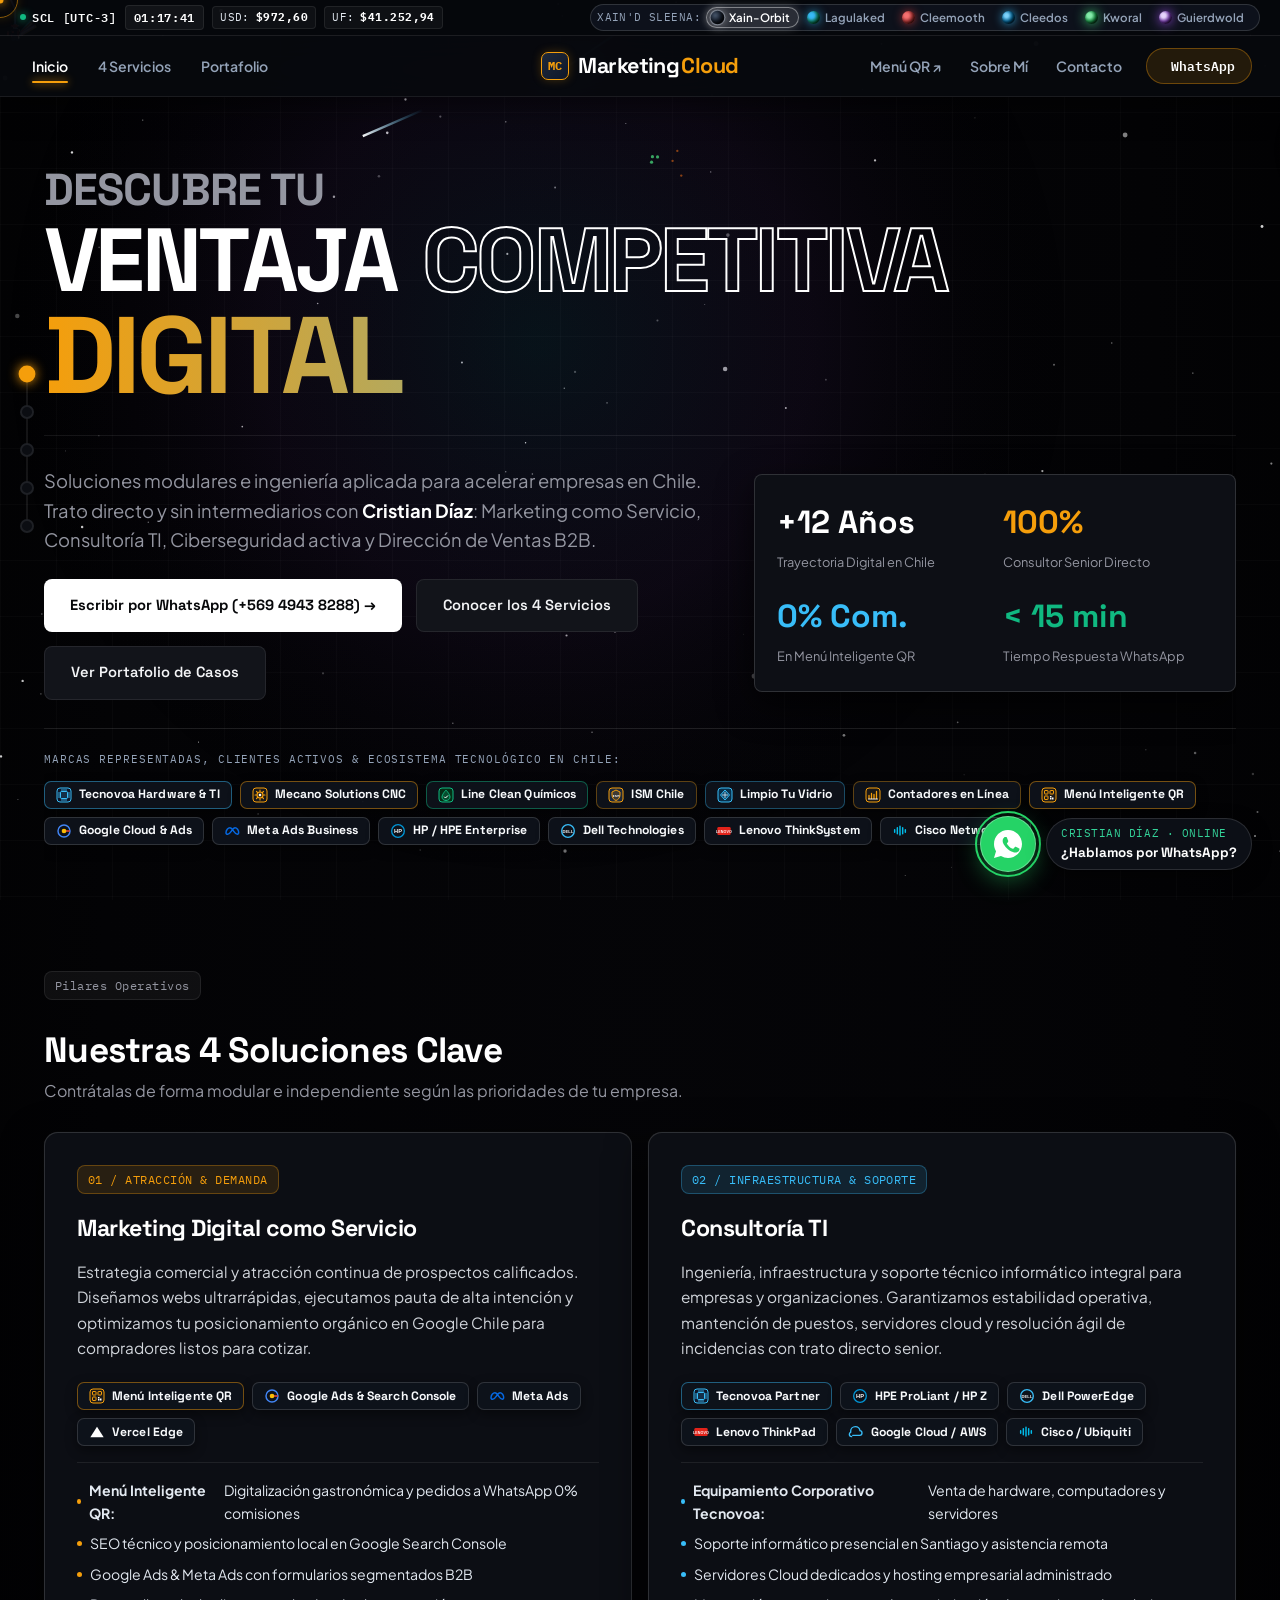
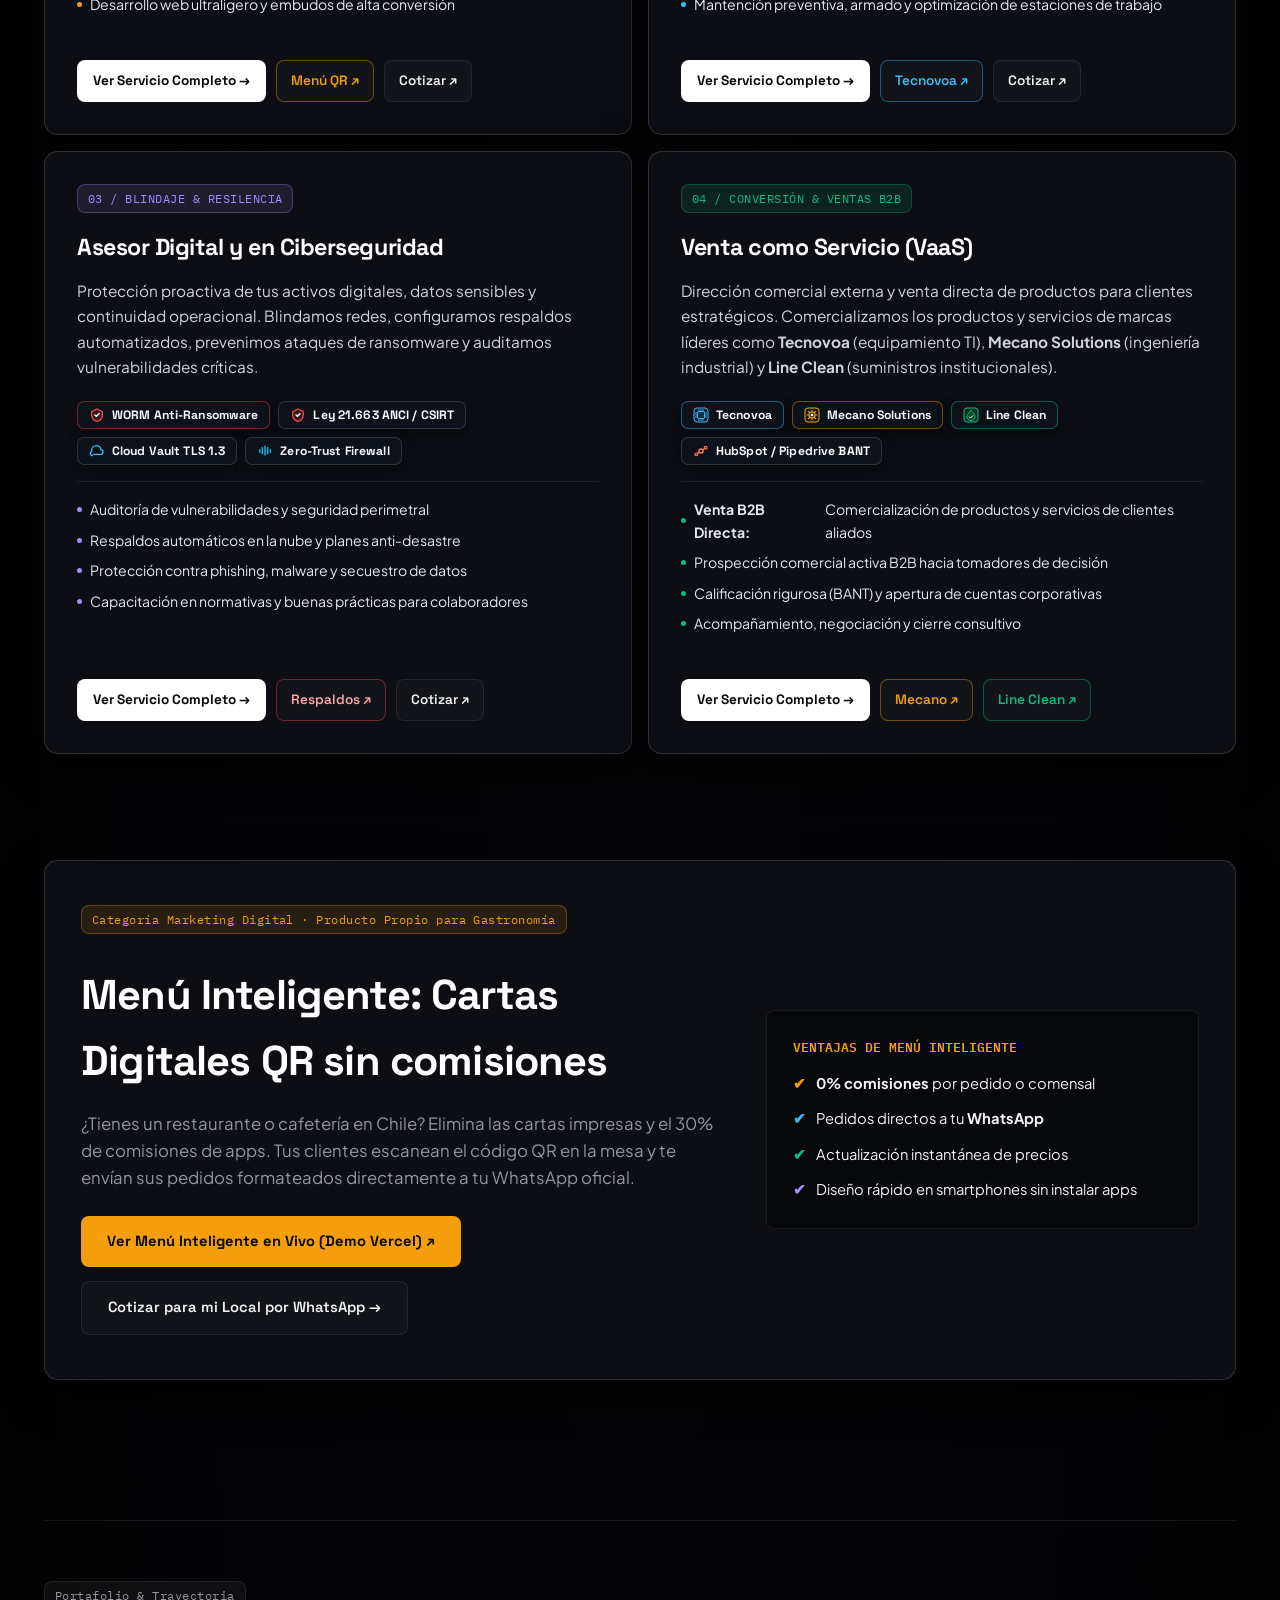
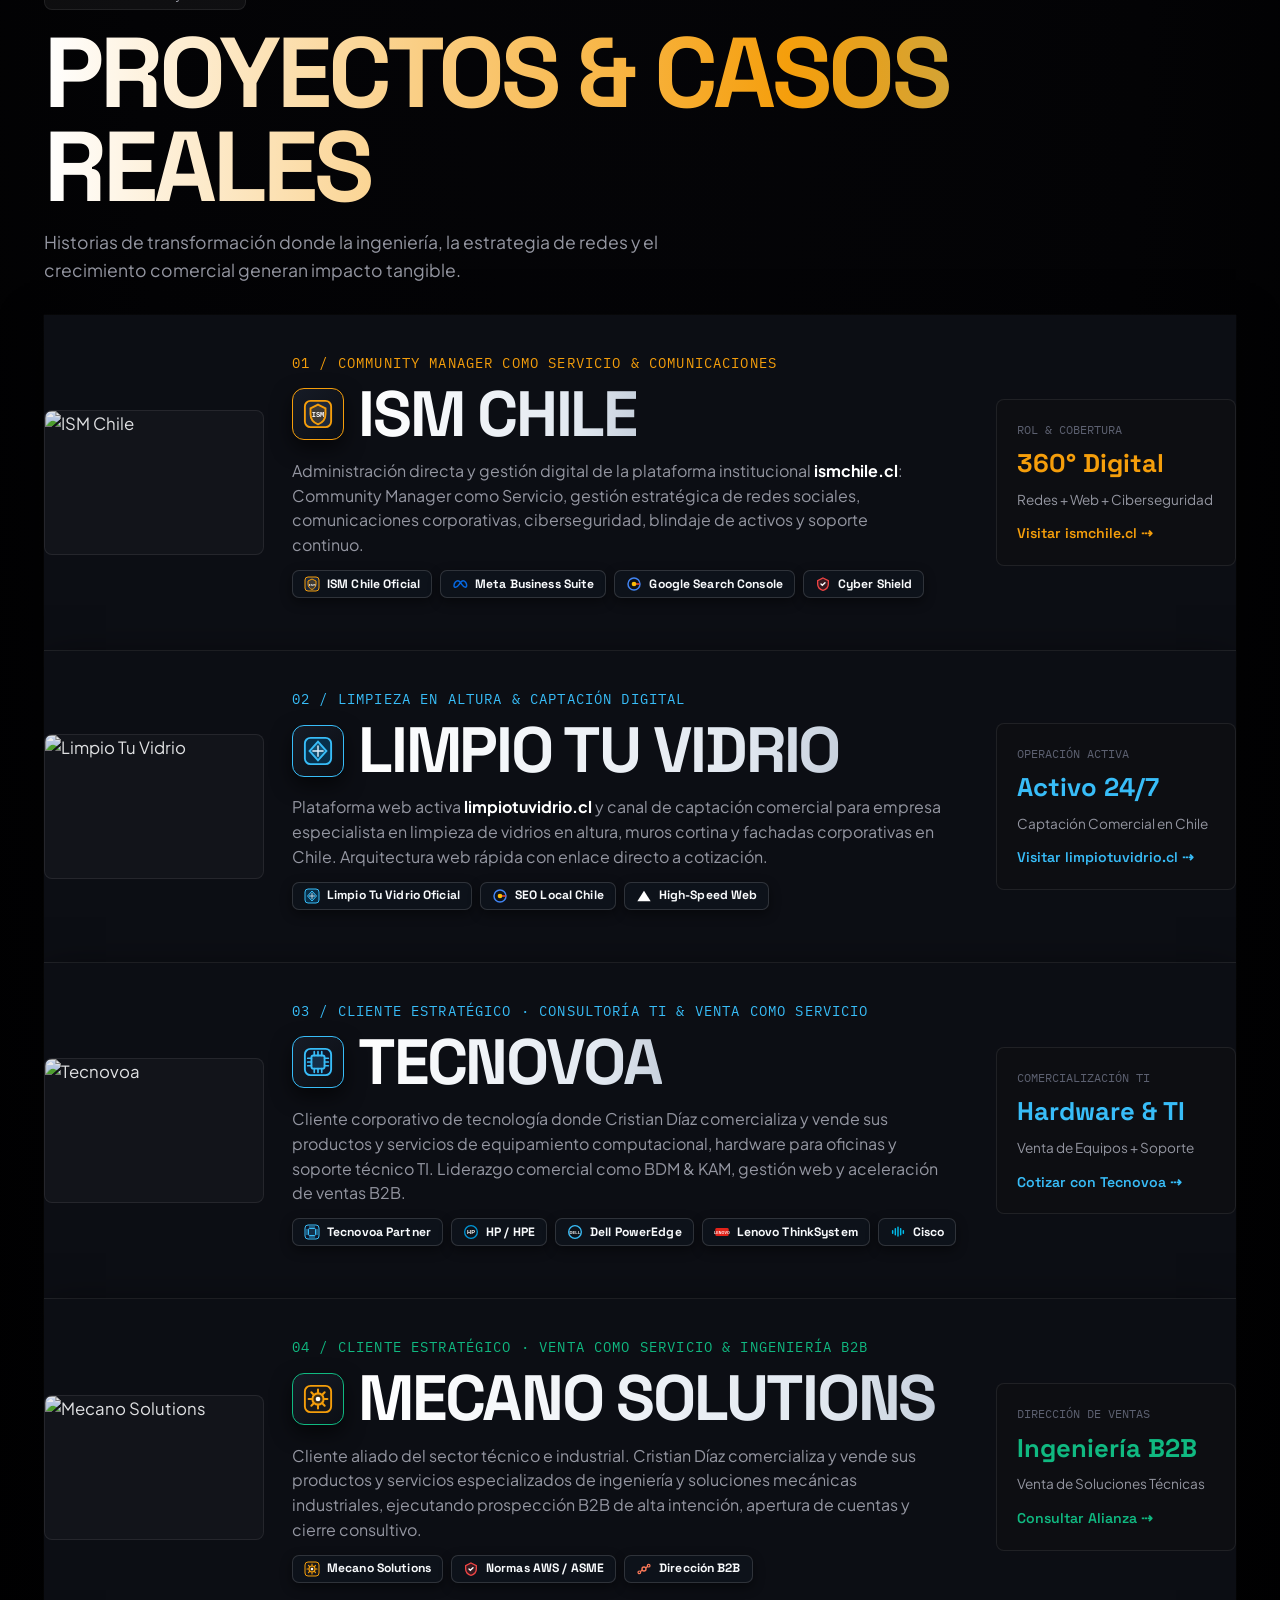
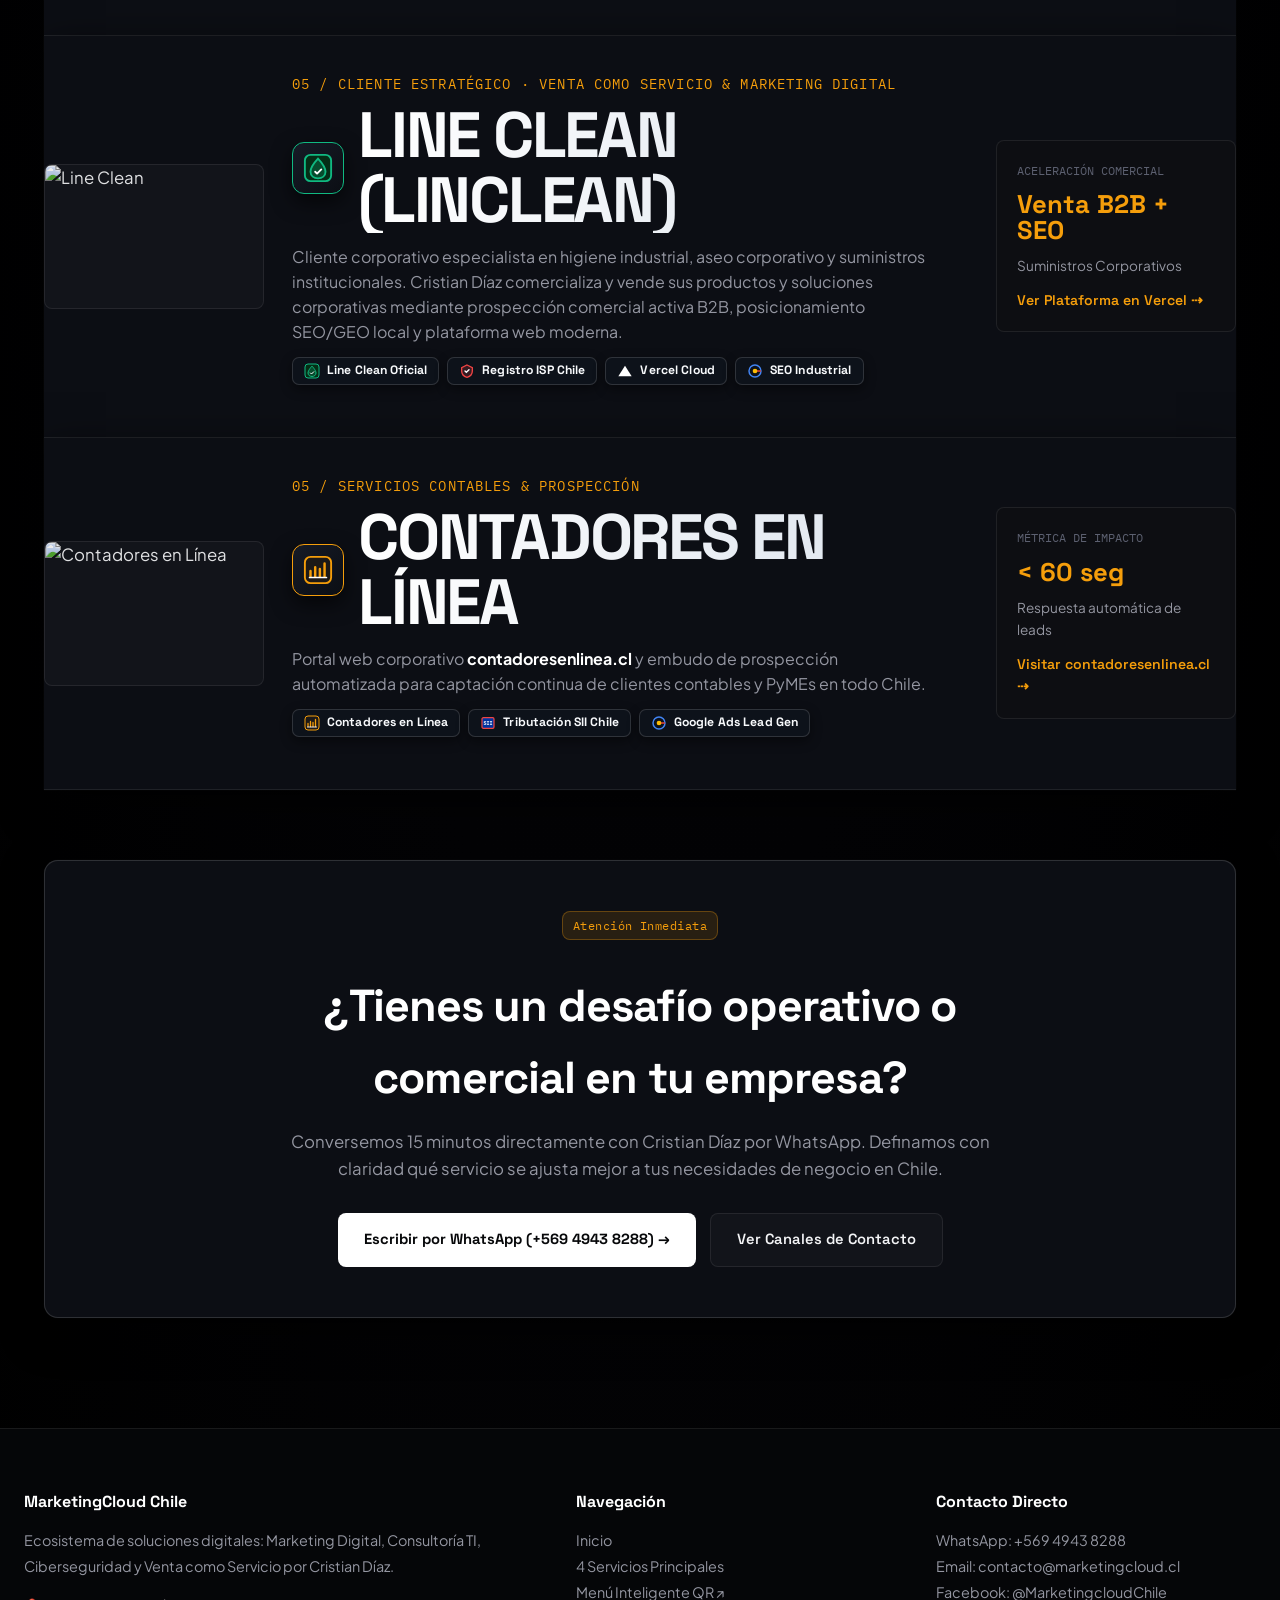
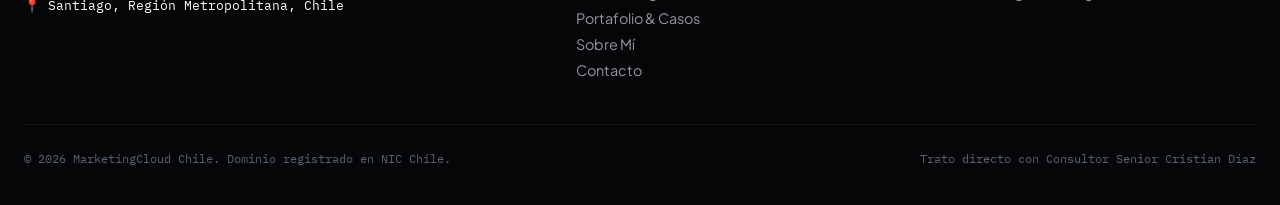
==== commit 89979372: "feat(brands): add SVG brand logos and emblems to all client references, projects and services" ====
--- a/index.html
+++ b/index.html
@@ -291,6 +291,25 @@
           </div>
         </div>
       </div>
+      <!-- BARRA DE LOGOS DE MARCAS, CLIENTES Y TECNOLOGÍAS -->
+      <div class="ecosystem-brands-bar">
+        <span class="ecosystem-brands-title">MARCAS REPRESENTADAS, CLIENTES ACTIVOS & ECOSISTEMA TECNOLÓGICO EN CHILE:</span>
+        <div class="brand-logo-strip">
+          <a href="tecnovoa.html" class="brand-logo-badge" style="border-color: rgba(56,189,248,0.45);"><svg viewBox="0 0 32 32" fill="none"><rect x="2" y="2" width="28" height="28" rx="6" fill="#0F172A" stroke="#38BDF8" stroke-width="2"/><rect x="9" y="9" width="14" height="14" rx="2" stroke="#38BDF8" stroke-width="2" fill="rgba(56,189,248,0.15)"/><path d="M12 5V9M16 5V9M20 5V9M12 23V27M16 23V27M20 23V27M5 12H9M5 16H9M5 20H9M23 12H27M23 16H27M23 20H27" stroke="#38BDF8" stroke-width="1.8" stroke-linecap="round"/></svg><span>Tecnovoa Hardware & TI</span></a>
+          <a href="cliente-mecano-solutions.html" class="brand-logo-badge" style="border-color: rgba(245,158,11,0.45);"><svg viewBox="0 0 32 32" fill="none"><rect x="2" y="2" width="28" height="28" rx="6" fill="#18181B" stroke="#F59E0B" stroke-width="2"/><circle cx="16" cy="16" r="6" stroke="#F59E0B" stroke-width="2.2" fill="rgba(245,158,11,0.18)"/><circle cx="16" cy="16" r="2.5" fill="#FFFFFF"/><path d="M16 6V9M16 23V26M6 16H9M23 16H26M8.9 8.9L11 11M21 21L23.1 23.1M23.1 8.9L21 11M11 21L8.9 23.1" stroke="#F59E0B" stroke-width="2.2" stroke-linecap="round"/></svg><span>Mecano Solutions CNC</span></a>
+          <a href="cliente-line-clean.html" class="brand-logo-badge" style="border-color: rgba(16,185,129,0.45);"><svg viewBox="0 0 32 32" fill="none"><rect x="2" y="2" width="28" height="28" rx="6" fill="#052E16" stroke="#10B981" stroke-width="2"/><path d="M16 6C16 6 24 14.5 24 20C24 24.4 20.4 27 16 27C11.6 27 8 24.4 8 20C8 14.5 16 6 16 6Z" stroke="#10B981" stroke-width="2" fill="rgba(16,185,129,0.22)"/><path d="M13 20L15 22L19.5 17.5" stroke="#FFFFFF" stroke-width="2" stroke-linecap="round" stroke-linejoin="round"/></svg><span>Line Clean Químicos</span></a>
+          <a href="https://www.ismchile.cl/" class="brand-logo-badge" style="border-color: rgba(245,158,11,0.35);" target="_blank" rel="noopener"><svg viewBox="0 0 32 32" fill="none"><rect x="2" y="2" width="28" height="28" rx="6" fill="#1E293B" stroke="#F59E0B" stroke-width="2"/><path d="M16 6L24 10V16C24 21.2 20.5 25.4 16 27C11.5 25.4 8 21.2 8 16V10L16 6Z" stroke="#F59E0B" stroke-width="2" fill="rgba(245,158,11,0.15)"/><text x="16" y="19" text-anchor="middle" fill="#FFFFFF" font-family="monospace" font-weight="900" font-size="7.5">ISM</text></svg><span>ISM Chile</span></a>
+          <a href="https://www.limpiotuvidrio.cl/" class="brand-logo-badge" style="border-color: rgba(56,189,248,0.35);" target="_blank" rel="noopener"><svg viewBox="0 0 32 32" fill="none"><rect x="2" y="2" width="28" height="28" rx="6" fill="#082F49" stroke="#38BDF8" stroke-width="2"/><path d="M16 6L25 16L16 26L7 16L16 6Z" stroke="#38BDF8" stroke-width="2" fill="rgba(56,189,248,0.2)"/><path d="M16 10V22M10 16H22" stroke="#E0F2FE" stroke-width="1.5"/></svg><span>Limpio Tu Vidrio</span></a>
+          <a href="https://contadoresenlinea.cl" class="brand-logo-badge" style="border-color: rgba(245,158,11,0.35);" target="_blank" rel="noopener"><svg viewBox="0 0 32 32" fill="none"><rect x="2" y="2" width="28" height="28" rx="6" fill="#1C1917" stroke="#F59E0B" stroke-width="2"/><path d="M8 23V17M13 23V13M18 23V15M23 23V9" stroke="#F59E0B" stroke-width="2.6" stroke-linecap="round"/><path d="M7 24H25" stroke="#FFFFFF" stroke-width="1.8" stroke-linecap="round"/></svg><span>Contadores en Línea</span></a>
+          <a href="menu-inteligente.html" class="brand-logo-badge" style="border-color: rgba(245,158,11,0.45);"><svg viewBox="0 0 32 32" fill="none"><rect x="2" y="2" width="28" height="28" rx="6" fill="#1E1B18" stroke="#F59E0B" stroke-width="2"/><rect x="7" y="7" width="7" height="7" rx="1" stroke="#F59E0B" stroke-width="2"/><rect x="18" y="7" width="7" height="7" rx="1" stroke="#F59E0B" stroke-width="2"/><rect x="7" y="18" width="7" height="7" rx="1" stroke="#F59E0B" stroke-width="2"/><path d="M18 18H21V21H18V18ZM22 21H25V25H22V21ZM18 22H21V25H18V22Z" fill="#FFFFFF"/></svg><span>Menú Inteligente QR</span></a>
+          <span class="brand-logo-badge"><svg viewBox="0 0 24 24" fill="none"><circle cx="12" cy="12" r="9" stroke="#4285F4" stroke-width="2.2"/><path d="M12 12H20" stroke="#EA4335" stroke-width="2.2" stroke-linecap="round"/><circle cx="12" cy="12" r="3.5" fill="#FBBC05"/></svg><span>Google Cloud & Ads</span></span>
+          <span class="brand-logo-badge"><svg viewBox="0 0 24 24" fill="none"><path d="M3 14.5C3 10.5 6 7 9 7C11.5 7 13 10 15 13C17 16 18.5 17 20 17C21.2 17 22 15.8 22 14C22 11 19.5 7 16.5 7C14 7 12.5 10 10.5 13C8.5 16 7 17 5.5 17C4 17 3 16 3 14.5Z" stroke="#0668E1" stroke-width="2.2" stroke-linecap="round"/></svg><span>Meta Ads Business</span></span>
+          <span class="brand-logo-badge"><svg viewBox="0 0 24 24" fill="none"><circle cx="12" cy="12" r="9.5" stroke="#0096D6" stroke-width="2"/><text x="12" y="15" text-anchor="middle" fill="#FFFFFF" font-family="sans-serif" font-weight="800" font-size="8.5">HP</text></svg><span>HP / HPE Enterprise</span></span>
+          <span class="brand-logo-badge"><svg viewBox="0 0 24 24" fill="none"><circle cx="12" cy="12" r="9.5" stroke="#38BDF8" stroke-width="2"/><text x="12" y="14.5" text-anchor="middle" fill="#FFFFFF" font-family="sans-serif" font-weight="800" font-size="6.2">DELL</text></svg><span>Dell Technologies</span></span>
+          <span class="brand-logo-badge"><svg viewBox="0 0 24 24" fill="none"><rect x="2" y="6" width="20" height="12" rx="2" fill="#E2231A"/><text x="12" y="14.5" text-anchor="middle" fill="#FFFFFF" font-family="sans-serif" font-weight="800" font-size="5.5">LENOVO</text></svg><span>Lenovo ThinkSystem</span></span>
+          <span class="brand-logo-badge"><svg viewBox="0 0 24 24" fill="none"><path d="M4 14V10M8 16V7M12 18V5M16 16V7M20 14V10" stroke="#00BCEB" stroke-width="2.2" stroke-linecap="round"/></svg><span>Cisco Networking</span></span>
+        </div>
+      </div>
     </section>
 
     <!-- SECTION: LOS 4 SERVICIOS PRINCIPALES (CON IMÁGENES DE AMBIENTE DIFUMINADAS) -->
@@ -315,8 +334,12 @@
             <p class="service-desc">
               Estrategia comercial y atracción continua de prospectos calificados. Diseñamos webs ultrarrápidas, ejecutamos pauta de alta intención y optimizamos tu posicionamiento orgánico en Google Chile para compradores listos para cotizar.
             </p>
-            <div style="display: inline-flex; align-items: center; gap: 6px; background: rgba(245, 158, 11, 0.12); border: 1px solid rgba(245, 158, 11, 0.3); padding: 4px 10px; border-radius: 6px; font-size: 0.78rem; font-family: var(--font-mono); color: var(--accent); margin: 8px 0 14px;">
-              ✨ Producto de la Categoría: Menú Inteligente QR
+
+            <div class="brand-logo-strip">
+              <a href="menu-inteligente.html" class="brand-logo-badge" style="border-color: rgba(245,158,11,0.45);"><svg viewBox="0 0 32 32" fill="none"><rect x="2" y="2" width="28" height="28" rx="6" fill="#1E1B18" stroke="#F59E0B" stroke-width="2"/><rect x="7" y="7" width="7" height="7" rx="1" stroke="#F59E0B" stroke-width="2"/><rect x="18" y="7" width="7" height="7" rx="1" stroke="#F59E0B" stroke-width="2"/><rect x="7" y="18" width="7" height="7" rx="1" stroke="#F59E0B" stroke-width="2"/><path d="M18 18H21V21H18V18ZM22 21H25V25H22V21ZM18 22H21V25H18V22Z" fill="#FFFFFF"/></svg><span>Menú Inteligente QR</span></a>
+              <span class="brand-logo-badge"><svg viewBox="0 0 24 24" fill="none"><circle cx="12" cy="12" r="9" stroke="#4285F4" stroke-width="2.2"/><path d="M12 12H20" stroke="#EA4335" stroke-width="2.2" stroke-linecap="round"/><circle cx="12" cy="12" r="3.5" fill="#FBBC05"/></svg><span>Google Ads & Search Console</span></span>
+              <span class="brand-logo-badge"><svg viewBox="0 0 24 24" fill="none"><path d="M3 14.5C3 10.5 6 7 9 7C11.5 7 13 10 15 13C17 16 18.5 17 20 17C21.2 17 22 15.8 22 14C22 11 19.5 7 16.5 7C14 7 12.5 10 10.5 13C8.5 16 7 17 5.5 17C4 17 3 16 3 14.5Z" stroke="#0668E1" stroke-width="2.2" stroke-linecap="round"/></svg><span>Meta Ads</span></span>
+              <span class="brand-logo-badge"><svg viewBox="0 0 24 24" fill="none"><path d="M12 4L22 20H2L12 4Z" fill="#FFFFFF"/></svg><span>Vercel Edge</span></span>
             </div>
             <ul class="service-list">
               <li><span class="dot" style="background: var(--accent);"></span> <strong>Menú Inteligente QR:</strong> Digitalización gastronómica y pedidos a WhatsApp 0% comisiones</li>
@@ -347,8 +370,14 @@
             <p class="service-desc">
               Ingeniería, infraestructura y soporte técnico informático integral para empresas y organizaciones. Garantizamos estabilidad operativa, mantención de puestos, servidores cloud y resolución ágil de incidencias con trato directo senior.
             </p>
-            <div style="display: inline-flex; align-items: center; gap: 6px; background: rgba(56, 189, 248, 0.12); border: 1px solid rgba(56, 189, 248, 0.3); padding: 4px 10px; border-radius: 6px; font-size: 0.78rem; font-family: var(--font-mono); color: var(--cyan); margin: 8px 0 14px;">
-              💻 Solución TI & Equipamiento con Tecnovoa
+
+            <div class="brand-logo-strip">
+              <a href="tecnovoa.html" class="brand-logo-badge" style="border-color: rgba(56,189,248,0.45);"><svg viewBox="0 0 32 32" fill="none"><rect x="2" y="2" width="28" height="28" rx="6" fill="#0F172A" stroke="#38BDF8" stroke-width="2"/><rect x="9" y="9" width="14" height="14" rx="2" stroke="#38BDF8" stroke-width="2" fill="rgba(56,189,248,0.15)"/><path d="M12 5V9M16 5V9M20 5V9M12 23V27M16 23V27M20 23V27M5 12H9M5 16H9M5 20H9M23 12H27M23 16H27M23 20H27" stroke="#38BDF8" stroke-width="1.8" stroke-linecap="round"/></svg><span>Tecnovoa Partner</span></a>
+              <span class="brand-logo-badge"><svg viewBox="0 0 24 24" fill="none"><circle cx="12" cy="12" r="9.5" stroke="#0096D6" stroke-width="2"/><text x="12" y="15" text-anchor="middle" fill="#FFFFFF" font-family="sans-serif" font-weight="800" font-size="8.5">HP</text></svg><span>HPE ProLiant / HP Z</span></span>
+              <span class="brand-logo-badge"><svg viewBox="0 0 24 24" fill="none"><circle cx="12" cy="12" r="9.5" stroke="#38BDF8" stroke-width="2"/><text x="12" y="14.5" text-anchor="middle" fill="#FFFFFF" font-family="sans-serif" font-weight="800" font-size="6.2">DELL</text></svg><span>Dell PowerEdge</span></span>
+              <span class="brand-logo-badge"><svg viewBox="0 0 24 24" fill="none"><rect x="2" y="6" width="20" height="12" rx="2" fill="#E2231A"/><text x="12" y="14.5" text-anchor="middle" fill="#FFFFFF" font-family="sans-serif" font-weight="800" font-size="5.5">LENOVO</text></svg><span>Lenovo ThinkPad</span></span>
+              <span class="brand-logo-badge"><svg viewBox="0 0 24 24" fill="none"><path d="M7 17H17.5C19.5 17 21 15.5 21 13.5C21 11.7 19.7 10.2 18 10C17.4 6.6 14.5 4 11 4C7.1 4 4 7.1 4 11C4 11.4 4 11.8 4.1 12.1C2.9 12.8 2 14 2 15.5C2 17.4 3.6 19 5.5 19" stroke="#38BDF8" stroke-width="2" stroke-linecap="round"/></svg><span>Google Cloud / AWS</span></span>
+              <span class="brand-logo-badge"><svg viewBox="0 0 24 24" fill="none"><path d="M4 14V10M8 16V7M12 18V5M16 16V7M20 14V10" stroke="#00BCEB" stroke-width="2.2" stroke-linecap="round"/></svg><span>Cisco / Ubiquiti</span></span>
             </div>
             <ul class="service-list">
               <li><span class="dot" style="background: var(--cyan);"></span> <strong>Equipamiento Corporativo Tecnovoa:</strong> Venta de hardware, computadores y servidores</li>
@@ -379,6 +408,12 @@
             <p class="service-desc">
               Protección proactiva de tus activos digitales, datos sensibles y continuidad operacional. Blindamos redes, configuramos respaldos automatizados, prevenimos ataques de ransomware y auditamos vulnerabilidades críticas.
             </p>
+            <div class="brand-logo-strip">
+              <a href="ciberseguridad-respaldos.html" class="brand-logo-badge" style="border-color: rgba(239,68,68,0.45);"><svg viewBox="0 0 24 24" fill="none"><path d="M12 3L20 7V12C20 16.5 16.5 20.3 12 21.5C7.5 20.3 4 16.5 4 12V7L12 3Z" stroke="#EF4444" stroke-width="2" fill="rgba(239,68,68,0.18)"/><path d="M9 12L11 14L15 10" stroke="#FFFFFF" stroke-width="2" stroke-linecap="round"/></svg><span>WORM Anti-Ransomware</span></a>
+              <span class="brand-logo-badge"><svg viewBox="0 0 24 24" fill="none"><path d="M12 3L20 7V12C20 16.5 16.5 20.3 12 21.5C7.5 20.3 4 16.5 4 12V7L12 3Z" stroke="#EF4444" stroke-width="2" fill="rgba(239,68,68,0.18)"/><path d="M9 12L11 14L15 10" stroke="#FFFFFF" stroke-width="2" stroke-linecap="round"/></svg><span>Ley 21.663 ANCI / CSIRT</span></span>
+              <span class="brand-logo-badge"><svg viewBox="0 0 24 24" fill="none"><path d="M7 17H17.5C19.5 17 21 15.5 21 13.5C21 11.7 19.7 10.2 18 10C17.4 6.6 14.5 4 11 4C7.1 4 4 7.1 4 11C4 11.4 4 11.8 4.1 12.1C2.9 12.8 2 14 2 15.5C2 17.4 3.6 19 5.5 19" stroke="#38BDF8" stroke-width="2" stroke-linecap="round"/></svg><span>Cloud Vault TLS 1.3</span></span>
+              <span class="brand-logo-badge"><svg viewBox="0 0 24 24" fill="none"><path d="M4 14V10M8 16V7M12 18V5M16 16V7M20 14V10" stroke="#00BCEB" stroke-width="2.2" stroke-linecap="round"/></svg><span>Zero-Trust Firewall</span></span>
+            </div>
             <ul class="service-list">
               <li><span class="dot" style="background: var(--purple);"></span> Auditoría de vulnerabilidades y seguridad perimetral</li>
               <li><span class="dot" style="background: var(--purple);"></span> Respaldos automáticos en la nube y planes anti-desastre</li>
@@ -408,8 +443,12 @@
             <p class="service-desc">
               Dirección comercial externa y venta directa de productos para clientes estratégicos. Comercializamos los productos y servicios de marcas líderes como <strong>Tecnovoa</strong> (equipamiento TI), <strong>Mecano Solutions</strong> (ingeniería industrial) y <strong>Line Clean</strong> (suministros institucionales).
             </p>
-            <div style="display: inline-flex; align-items: center; gap: 6px; background: rgba(16, 185, 129, 0.12); border: 1px solid rgba(16, 185, 129, 0.3); padding: 4px 10px; border-radius: 6px; font-size: 0.78rem; font-family: var(--font-mono); color: var(--emerald); margin: 4px 0 12px;">
-              🤝 Clientes Activos: Tecnovoa · Mecano Solutions · Line Clean
+
+            <div class="brand-logo-strip">
+              <a href="tecnovoa.html" class="brand-logo-badge" style="border-color: rgba(56,189,248,0.45);"><svg viewBox="0 0 32 32" fill="none"><rect x="2" y="2" width="28" height="28" rx="6" fill="#0F172A" stroke="#38BDF8" stroke-width="2"/><rect x="9" y="9" width="14" height="14" rx="2" stroke="#38BDF8" stroke-width="2" fill="rgba(56,189,248,0.15)"/><path d="M12 5V9M16 5V9M20 5V9M12 23V27M16 23V27M20 23V27M5 12H9M5 16H9M5 20H9M23 12H27M23 16H27M23 20H27" stroke="#38BDF8" stroke-width="1.8" stroke-linecap="round"/></svg><span>Tecnovoa</span></a>
+              <a href="cliente-mecano-solutions.html" class="brand-logo-badge" style="border-color: rgba(245,158,11,0.45);"><svg viewBox="0 0 32 32" fill="none"><rect x="2" y="2" width="28" height="28" rx="6" fill="#18181B" stroke="#F59E0B" stroke-width="2"/><circle cx="16" cy="16" r="6" stroke="#F59E0B" stroke-width="2.2" fill="rgba(245,158,11,0.18)"/><circle cx="16" cy="16" r="2.5" fill="#FFFFFF"/><path d="M16 6V9M16 23V26M6 16H9M23 16H26M8.9 8.9L11 11M21 21L23.1 23.1M23.1 8.9L21 11M11 21L8.9 23.1" stroke="#F59E0B" stroke-width="2.2" stroke-linecap="round"/></svg><span>Mecano Solutions</span></a>
+              <a href="cliente-line-clean.html" class="brand-logo-badge" style="border-color: rgba(16,185,129,0.45);"><svg viewBox="0 0 32 32" fill="none"><rect x="2" y="2" width="28" height="28" rx="6" fill="#052E16" stroke="#10B981" stroke-width="2"/><path d="M16 6C16 6 24 14.5 24 20C24 24.4 20.4 27 16 27C11.6 27 8 24.4 8 20C8 14.5 16 6 16 6Z" stroke="#10B981" stroke-width="2" fill="rgba(16,185,129,0.22)"/><path d="M13 20L15 22L19.5 17.5" stroke="#FFFFFF" stroke-width="2" stroke-linecap="round" stroke-linejoin="round"/></svg><span>Line Clean</span></a>
+              <span class="brand-logo-badge"><svg viewBox="0 0 24 24" fill="none"><circle cx="12" cy="12" r="3" stroke="#FF7A59" stroke-width="2"/><circle cx="19" cy="7" r="2" stroke="#FF7A59" stroke-width="1.8"/><circle cx="5" cy="17" r="2" stroke="#FF7A59" stroke-width="1.8"/><path d="M14.5 10.5L17.2 8.2M9.5 13.5L6.8 15.8" stroke="#FF7A59" stroke-width="1.8"/></svg><span>HubSpot / Pipedrive BANT</span></span>
             </div>
             <ul class="service-list">
               <li><span class="dot" style="background: var(--emerald);"></span> <strong>Venta B2B Directa:</strong> Comercialización de productos y servicios de clientes aliados</li>
@@ -498,10 +537,11 @@
         </div>
         <div>
           <span class="project-number">01 / COMMUNITY MANAGER COMO SERVICIO & COMUNICACIONES</span>
-          <h3 class="project-giant-name">ISM CHILE</h3>
+          <div class="project-brand-header"><div class="project-brand-emblem" style="border-color: #F59E0B;"><svg viewBox="0 0 32 32" fill="none"><rect x="2" y="2" width="28" height="28" rx="6" fill="#1E293B" stroke="#F59E0B" stroke-width="2"/><path d="M16 6L24 10V16C24 21.2 20.5 25.4 16 27C11.5 25.4 8 21.2 8 16V10L16 6Z" stroke="#F59E0B" stroke-width="2" fill="rgba(245,158,11,0.15)"/><text x="16" y="19" text-anchor="middle" fill="#FFFFFF" font-family="monospace" font-weight="900" font-size="7.5">ISM</text></svg></div><h3 class="project-giant-name" style="margin: 0;">ISM CHILE</h3></div>
           <p class="project-desc">
             Administración directa y gestión digital de la plataforma institucional <strong style="color: #FFFFFF;">ismchile.cl</strong>: Community Manager como Servicio, gestión estratégica de redes sociales, comunicaciones corporativas, ciberseguridad, blindaje de activos y soporte continuo.
           </p>
+          <div class="brand-logo-strip"><span class="brand-logo-badge"><svg viewBox="0 0 32 32" fill="none"><rect x="2" y="2" width="28" height="28" rx="6" fill="#1E293B" stroke="#F59E0B" stroke-width="2"/><path d="M16 6L24 10V16C24 21.2 20.5 25.4 16 27C11.5 25.4 8 21.2 8 16V10L16 6Z" stroke="#F59E0B" stroke-width="2" fill="rgba(245,158,11,0.15)"/><text x="16" y="19" text-anchor="middle" fill="#FFFFFF" font-family="monospace" font-weight="900" font-size="7.5">ISM</text></svg><span>ISM Chile Oficial</span></span><span class="brand-logo-badge"><svg viewBox="0 0 24 24" fill="none"><path d="M3 14.5C3 10.5 6 7 9 7C11.5 7 13 10 15 13C17 16 18.5 17 20 17C21.2 17 22 15.8 22 14C22 11 19.5 7 16.5 7C14 7 12.5 10 10.5 13C8.5 16 7 17 5.5 17C4 17 3 16 3 14.5Z" stroke="#0668E1" stroke-width="2.2" stroke-linecap="round"/></svg><span>Meta Business Suite</span></span><span class="brand-logo-badge"><svg viewBox="0 0 24 24" fill="none"><circle cx="12" cy="12" r="9" stroke="#4285F4" stroke-width="2.2"/><path d="M12 12H20" stroke="#EA4335" stroke-width="2.2" stroke-linecap="round"/><circle cx="12" cy="12" r="3.5" fill="#FBBC05"/></svg><span>Google Search Console</span></span><span class="brand-logo-badge"><svg viewBox="0 0 24 24" fill="none"><path d="M12 3L20 7V12C20 16.5 16.5 20.3 12 21.5C7.5 20.3 4 16.5 4 12V7L12 3Z" stroke="#EF4444" stroke-width="2" fill="rgba(239,68,68,0.18)"/><path d="M9 12L11 14L15 10" stroke="#FFFFFF" stroke-width="2" stroke-linecap="round"/></svg><span>Cyber Shield</span></span></div>
         </div>
         <div class="project-meta-box">
           <span style="font-family: var(--font-mono); font-size: 0.75rem; color: var(--text-dim); text-transform: uppercase;">Rol & Cobertura</span>
@@ -518,10 +558,11 @@
         </div>
         <div>
           <span class="project-number" style="color: var(--cyan);">02 / LIMPIEZA EN ALTURA & CAPTACIÓN DIGITAL</span>
-          <h3 class="project-giant-name">LIMPIO TU VIDRIO</h3>
+          <div class="project-brand-header"><div class="project-brand-emblem" style="border-color: #38BDF8;"><svg viewBox="0 0 32 32" fill="none"><rect x="2" y="2" width="28" height="28" rx="6" fill="#082F49" stroke="#38BDF8" stroke-width="2"/><path d="M16 6L25 16L16 26L7 16L16 6Z" stroke="#38BDF8" stroke-width="2" fill="rgba(56,189,248,0.2)"/><path d="M16 10V22M10 16H22" stroke="#E0F2FE" stroke-width="1.5"/></svg></div><h3 class="project-giant-name" style="margin: 0;">LIMPIO TU VIDRIO</h3></div>
           <p class="project-desc">
             Plataforma web activa <strong style="color: #FFFFFF;">limpiotuvidrio.cl</strong> y canal de captación comercial para empresa especialista en limpieza de vidrios en altura, muros cortina y fachadas corporativas en Chile. Arquitectura web rápida con enlace directo a cotización.
           </p>
+          <div class="brand-logo-strip"><span class="brand-logo-badge"><svg viewBox="0 0 32 32" fill="none"><rect x="2" y="2" width="28" height="28" rx="6" fill="#082F49" stroke="#38BDF8" stroke-width="2"/><path d="M16 6L25 16L16 26L7 16L16 6Z" stroke="#38BDF8" stroke-width="2" fill="rgba(56,189,248,0.2)"/><path d="M16 10V22M10 16H22" stroke="#E0F2FE" stroke-width="1.5"/></svg><span>Limpio Tu Vidrio Oficial</span></span><span class="brand-logo-badge"><svg viewBox="0 0 24 24" fill="none"><circle cx="12" cy="12" r="9" stroke="#4285F4" stroke-width="2.2"/><path d="M12 12H20" stroke="#EA4335" stroke-width="2.2" stroke-linecap="round"/><circle cx="12" cy="12" r="3.5" fill="#FBBC05"/></svg><span>SEO Local Chile</span></span><span class="brand-logo-badge"><svg viewBox="0 0 24 24" fill="none"><path d="M12 4L22 20H2L12 4Z" fill="#FFFFFF"/></svg><span>High-Speed Web</span></span></div>
         </div>
         <div class="project-meta-box">
           <span style="font-family: var(--font-mono); font-size: 0.75rem; color: var(--text-dim); text-transform: uppercase;">Operación Activa</span>
@@ -538,10 +579,11 @@
         </div>
         <div>
           <span class="project-number" style="color: var(--cyan);">03 / CLIENTE ESTRATÉGICO · CONSULTORÍA TI & VENTA COMO SERVICIO</span>
-          <h3 class="project-giant-name">TECNOVOA</h3>
+          <div class="project-brand-header"><div class="project-brand-emblem" style="border-color: #38BDF8;"><svg viewBox="0 0 32 32" fill="none"><rect x="2" y="2" width="28" height="28" rx="6" fill="#0F172A" stroke="#38BDF8" stroke-width="2"/><rect x="9" y="9" width="14" height="14" rx="2" stroke="#38BDF8" stroke-width="2" fill="rgba(56,189,248,0.15)"/><path d="M12 5V9M16 5V9M20 5V9M12 23V27M16 23V27M20 23V27M5 12H9M5 16H9M5 20H9M23 12H27M23 16H27M23 20H27" stroke="#38BDF8" stroke-width="1.8" stroke-linecap="round"/></svg></div><h3 class="project-giant-name" style="margin: 0;">TECNOVOA</h3></div>
           <p class="project-desc">
             Cliente corporativo de tecnología donde Cristian Díaz comercializa y vende sus productos y servicios de equipamiento computacional, hardware para oficinas y soporte técnico TI. Liderazgo comercial como BDM & KAM, gestión web y aceleración de ventas B2B.
           </p>
+          <div class="brand-logo-strip"><span class="brand-logo-badge"><svg viewBox="0 0 32 32" fill="none"><rect x="2" y="2" width="28" height="28" rx="6" fill="#0F172A" stroke="#38BDF8" stroke-width="2"/><rect x="9" y="9" width="14" height="14" rx="2" stroke="#38BDF8" stroke-width="2" fill="rgba(56,189,248,0.15)"/><path d="M12 5V9M16 5V9M20 5V9M12 23V27M16 23V27M20 23V27M5 12H9M5 16H9M5 20H9M23 12H27M23 16H27M23 20H27" stroke="#38BDF8" stroke-width="1.8" stroke-linecap="round"/></svg><span>Tecnovoa Partner</span></span><span class="brand-logo-badge"><svg viewBox="0 0 24 24" fill="none"><circle cx="12" cy="12" r="9.5" stroke="#0096D6" stroke-width="2"/><text x="12" y="15" text-anchor="middle" fill="#FFFFFF" font-family="sans-serif" font-weight="800" font-size="8.5">HP</text></svg><span>HP / HPE</span></span><span class="brand-logo-badge"><svg viewBox="0 0 24 24" fill="none"><circle cx="12" cy="12" r="9.5" stroke="#38BDF8" stroke-width="2"/><text x="12" y="14.5" text-anchor="middle" fill="#FFFFFF" font-family="sans-serif" font-weight="800" font-size="6.2">DELL</text></svg><span>Dell PowerEdge</span></span><span class="brand-logo-badge"><svg viewBox="0 0 24 24" fill="none"><rect x="2" y="6" width="20" height="12" rx="2" fill="#E2231A"/><text x="12" y="14.5" text-anchor="middle" fill="#FFFFFF" font-family="sans-serif" font-weight="800" font-size="5.5">LENOVO</text></svg><span>Lenovo ThinkSystem</span></span><span class="brand-logo-badge"><svg viewBox="0 0 24 24" fill="none"><path d="M4 14V10M8 16V7M12 18V5M16 16V7M20 14V10" stroke="#00BCEB" stroke-width="2.2" stroke-linecap="round"/></svg><span>Cisco</span></span></div>
         </div>
         <div class="project-meta-box">
           <span style="font-family: var(--font-mono); font-size: 0.75rem; color: var(--text-dim); text-transform: uppercase;">Comercialización TI</span>
@@ -558,10 +600,11 @@
         </div>
         <div>
           <span class="project-number" style="color: var(--emerald);">04 / CLIENTE ESTRATÉGICO · VENTA COMO SERVICIO & INGENIERÍA B2B</span>
-          <h3 class="project-giant-name">MECANO SOLUTIONS</h3>
+          <div class="project-brand-header"><div class="project-brand-emblem" style="border-color: #10B981;"><svg viewBox="0 0 32 32" fill="none"><rect x="2" y="2" width="28" height="28" rx="6" fill="#18181B" stroke="#F59E0B" stroke-width="2"/><circle cx="16" cy="16" r="6" stroke="#F59E0B" stroke-width="2.2" fill="rgba(245,158,11,0.18)"/><circle cx="16" cy="16" r="2.5" fill="#FFFFFF"/><path d="M16 6V9M16 23V26M6 16H9M23 16H26M8.9 8.9L11 11M21 21L23.1 23.1M23.1 8.9L21 11M11 21L8.9 23.1" stroke="#F59E0B" stroke-width="2.2" stroke-linecap="round"/></svg></div><h3 class="project-giant-name" style="margin: 0;">MECANO SOLUTIONS</h3></div>
           <p class="project-desc">
             Cliente aliado del sector técnico e industrial. Cristian Díaz comercializa y vende sus productos y servicios especializados de ingeniería y soluciones mecánicas industriales, ejecutando prospección B2B de alta intención, apertura de cuentas y cierre consultivo.
           </p>
+          <div class="brand-logo-strip"><span class="brand-logo-badge"><svg viewBox="0 0 32 32" fill="none"><rect x="2" y="2" width="28" height="28" rx="6" fill="#18181B" stroke="#F59E0B" stroke-width="2"/><circle cx="16" cy="16" r="6" stroke="#F59E0B" stroke-width="2.2" fill="rgba(245,158,11,0.18)"/><circle cx="16" cy="16" r="2.5" fill="#FFFFFF"/><path d="M16 6V9M16 23V26M6 16H9M23 16H26M8.9 8.9L11 11M21 21L23.1 23.1M23.1 8.9L21 11M11 21L8.9 23.1" stroke="#F59E0B" stroke-width="2.2" stroke-linecap="round"/></svg><span>Mecano Solutions</span></span><span class="brand-logo-badge"><svg viewBox="0 0 24 24" fill="none"><path d="M12 3L20 7V12C20 16.5 16.5 20.3 12 21.5C7.5 20.3 4 16.5 4 12V7L12 3Z" stroke="#EF4444" stroke-width="2" fill="rgba(239,68,68,0.18)"/><path d="M9 12L11 14L15 10" stroke="#FFFFFF" stroke-width="2" stroke-linecap="round"/></svg><span>Normas AWS / ASME</span></span><span class="brand-logo-badge"><svg viewBox="0 0 24 24" fill="none"><circle cx="12" cy="12" r="3" stroke="#FF7A59" stroke-width="2"/><circle cx="19" cy="7" r="2" stroke="#FF7A59" stroke-width="1.8"/><circle cx="5" cy="17" r="2" stroke="#FF7A59" stroke-width="1.8"/><path d="M14.5 10.5L17.2 8.2M9.5 13.5L6.8 15.8" stroke="#FF7A59" stroke-width="1.8"/></svg><span>Dirección B2B</span></span></div>
         </div>
         <div class="project-meta-box">
           <span style="font-family: var(--font-mono); font-size: 0.75rem; color: var(--text-dim); text-transform: uppercase;">Dirección de Ventas</span>
@@ -578,10 +621,11 @@
         </div>
         <div>
           <span class="project-number" style="color: var(--accent);">05 / CLIENTE ESTRATÉGICO · VENTA COMO SERVICIO & MARKETING DIGITAL</span>
-          <h3 class="project-giant-name">LINE CLEAN (LINCLEAN)</h3>
+          <div class="project-brand-header"><div class="project-brand-emblem" style="border-color: #10B981;"><svg viewBox="0 0 32 32" fill="none"><rect x="2" y="2" width="28" height="28" rx="6" fill="#052E16" stroke="#10B981" stroke-width="2"/><path d="M16 6C16 6 24 14.5 24 20C24 24.4 20.4 27 16 27C11.6 27 8 24.4 8 20C8 14.5 16 6 16 6Z" stroke="#10B981" stroke-width="2" fill="rgba(16,185,129,0.22)"/><path d="M13 20L15 22L19.5 17.5" stroke="#FFFFFF" stroke-width="2" stroke-linecap="round" stroke-linejoin="round"/></svg></div><h3 class="project-giant-name" style="margin: 0;">LINE CLEAN (LINCLEAN)</h3></div>
           <p class="project-desc">
             Cliente corporativo especialista en higiene industrial, aseo corporativo y suministros institucionales. Cristian Díaz comercializa y vende sus productos y soluciones corporativas mediante prospección comercial activa B2B, posicionamiento SEO/GEO local y plataforma web moderna.
           </p>
+          <div class="brand-logo-strip"><span class="brand-logo-badge"><svg viewBox="0 0 32 32" fill="none"><rect x="2" y="2" width="28" height="28" rx="6" fill="#052E16" stroke="#10B981" stroke-width="2"/><path d="M16 6C16 6 24 14.5 24 20C24 24.4 20.4 27 16 27C11.6 27 8 24.4 8 20C8 14.5 16 6 16 6Z" stroke="#10B981" stroke-width="2" fill="rgba(16,185,129,0.22)"/><path d="M13 20L15 22L19.5 17.5" stroke="#FFFFFF" stroke-width="2" stroke-linecap="round" stroke-linejoin="round"/></svg><span>Line Clean Oficial</span></span><span class="brand-logo-badge"><svg viewBox="0 0 24 24" fill="none"><path d="M12 3L20 7V12C20 16.5 16.5 20.3 12 21.5C7.5 20.3 4 16.5 4 12V7L12 3Z" stroke="#EF4444" stroke-width="2" fill="rgba(239,68,68,0.18)"/><path d="M9 12L11 14L15 10" stroke="#FFFFFF" stroke-width="2" stroke-linecap="round"/></svg><span>Registro ISP Chile</span></span><span class="brand-logo-badge"><svg viewBox="0 0 24 24" fill="none"><path d="M12 4L22 20H2L12 4Z" fill="#FFFFFF"/></svg><span>Vercel Cloud</span></span><span class="brand-logo-badge"><svg viewBox="0 0 24 24" fill="none"><circle cx="12" cy="12" r="9" stroke="#4285F4" stroke-width="2.2"/><path d="M12 12H20" stroke="#EA4335" stroke-width="2.2" stroke-linecap="round"/><circle cx="12" cy="12" r="3.5" fill="#FBBC05"/></svg><span>SEO Industrial</span></span></div>
         </div>
         <div class="project-meta-box">
           <span style="font-family: var(--font-mono); font-size: 0.75rem; color: var(--text-dim); text-transform: uppercase;">Aceleración Comercial</span>
@@ -598,10 +642,11 @@
         </div>
         <div>
           <span class="project-number" style="color: #F59E0B;">05 / SERVICIOS CONTABLES & PROSPECCIÓN</span>
-          <h3 class="project-giant-name">CONTADORES EN LÍNEA</h3>
+          <div class="project-brand-header"><div class="project-brand-emblem" style="border-color: #F59E0B;"><svg viewBox="0 0 32 32" fill="none"><rect x="2" y="2" width="28" height="28" rx="6" fill="#1C1917" stroke="#F59E0B" stroke-width="2"/><path d="M8 23V17M13 23V13M18 23V15M23 23V9" stroke="#F59E0B" stroke-width="2.6" stroke-linecap="round"/><path d="M7 24H25" stroke="#FFFFFF" stroke-width="1.8" stroke-linecap="round"/></svg></div><h3 class="project-giant-name" style="margin: 0;">CONTADORES EN LÍNEA</h3></div>
           <p class="project-desc">
             Portal web corporativo <strong style="color: #FFFFFF;">contadoresenlinea.cl</strong> y embudo de prospección automatizada para captación continua de clientes contables y PyMEs en todo Chile.
           </p>
+          <div class="brand-logo-strip"><span class="brand-logo-badge"><svg viewBox="0 0 32 32" fill="none"><rect x="2" y="2" width="28" height="28" rx="6" fill="#1C1917" stroke="#F59E0B" stroke-width="2"/><path d="M8 23V17M13 23V13M18 23V15M23 23V9" stroke="#F59E0B" stroke-width="2.6" stroke-linecap="round"/><path d="M7 24H25" stroke="#FFFFFF" stroke-width="1.8" stroke-linecap="round"/></svg><span>Contadores en Línea</span></span><span class="brand-logo-badge"><svg viewBox="0 0 24 24" fill="none"><rect x="3" y="4" width="18" height="16" rx="2" fill="#0033A0" stroke="#EF4444" stroke-width="1.8"/><text x="12" y="14.5" text-anchor="middle" fill="#FFFFFF" font-family="monospace" font-weight="900" font-size="7.5">SII</text></svg><span>Tributación SII Chile</span></span><span class="brand-logo-badge"><svg viewBox="0 0 24 24" fill="none"><circle cx="12" cy="12" r="9" stroke="#4285F4" stroke-width="2.2"/><path d="M12 12H20" stroke="#EA4335" stroke-width="2.2" stroke-linecap="round"/><circle cx="12" cy="12" r="3.5" fill="#FBBC05"/></svg><span>Google Ads Lead Gen</span></span></div>
         </div>
         <div class="project-meta-box">
           <span style="font-family: var(--font-mono); font-size: 0.75rem; color: var(--text-dim); text-transform: uppercase;">Métrica de Impacto</span>
--- a/css/style.css
+++ b/css/style.css
@@ -2735,3 +2735,224 @@
     right: 12px !important;
   }
 }
+
+
+/* ==========================================================================
+   FIX DEFINITIVO DE LA BARRA SUPERIOR (.studio-bar) Y CABECERA (nav.main-nav)
+   Evita salto a 2 líneas, superposición con la cabecera y conflicto de z-index
+   ========================================================================== */
+.studio-bar {
+  position: fixed !important;
+  top: 0 !important;
+  left: 0 !important;
+  right: 0 !important;
+  height: 36px !important;
+  padding: 0 20px !important;
+  display: flex !important;
+  align-items: center !important;
+  background: rgba(6, 8, 12, 0.96) !important;
+  border-bottom: 1px solid rgba(255, 255, 255, 0.09) !important;
+  z-index: 1002 !important;
+  overflow: hidden !important;
+  transition: transform 0.28s ease, opacity 0.28s ease !important;
+}
+
+.studio-bar-inner {
+  max-width: 1360px !important;
+  width: 100% !important;
+  margin: 0 auto !important;
+  display: flex !important;
+  justify-content: space-between !important;
+  align-items: center !important;
+  flex-wrap: nowrap !important;
+  gap: 10px !important;
+  white-space: nowrap !important;
+}
+
+.studio-bar-left {
+  display: inline-flex !important;
+  align-items: center !important;
+  gap: 8px !important;
+  flex-wrap: nowrap !important;
+  flex-shrink: 0 !important;
+}
+
+.studio-bar-right {
+  display: inline-flex !important;
+  align-items: center !important;
+  justify-content: flex-end !important;
+  gap: 6px !important;
+  flex-wrap: nowrap !important;
+  flex-shrink: 1 !important;
+  min-width: 0 !important;
+}
+
+.gravity-selector-bar {
+  display: inline-flex !important;
+  align-items: center !important;
+  flex-wrap: nowrap !important;
+  gap: 3px !important;
+  background: rgba(15, 19, 29, 0.9) !important;
+  border: 1px solid rgba(255, 255, 255, 0.14) !important;
+  border-radius: 9999px !important;
+  padding: 2px 6px !important;
+}
+
+.gravity-label {
+  font-family: var(--font-mono) !important;
+  font-size: 0.66rem !important;
+  color: #94A3B8 !important;
+  text-transform: uppercase !important;
+  letter-spacing: 0.04em !important;
+  margin-right: 2px !important;
+  white-space: nowrap !important;
+}
+
+.gravity-btn {
+  padding: 2px 8px 2px 4px !important;
+  font-size: 0.72rem !important;
+  font-weight: 600 !important;
+  gap: 5px !important;
+  border-radius: 9999px !important;
+  white-space: nowrap !important;
+  flex-shrink: 0 !important;
+}
+
+.planet-sphere {
+  width: 13px !important;
+  height: 13px !important;
+}
+
+/* Color activo para Cleemooth (data-mode="deimos") */
+.gravity-btn[data-mode="deimos"].active {
+  background: rgba(239, 68, 68, 0.20) !important;
+  border-color: #EF4444 !important;
+  color: #FCA5A5 !important;
+  font-weight: 700 !important;
+  box-shadow: 0 0 10px rgba(239, 68, 68, 0.35) !important;
+}
+
+/* Cabecera principal justo debajo de los 36px de studio-bar */
+@media (min-width: 821px) {
+  nav.main-nav {
+    top: 36px !important;
+    z-index: 1001 !important;
+  }
+  nav.main-nav.is-scrolled {
+    top: 36px !important;
+    padding: 9px 28px !important;
+    background: rgba(6, 8, 12, 0.97) !important;
+  }
+}
+
+@media (max-width: 1220px) {
+  .gravity-label {
+    display: none !important;
+  }
+  .finance-badge {
+    padding: 1px 5px !important;
+    font-size: 0.66rem !important;
+  }
+  .gravity-btn {
+    padding: 2px 6px 2px 4px !important;
+    font-size: 0.68rem !important;
+  }
+}
+
+@media (max-width: 1020px) {
+  .finance-badge {
+    display: none !important;
+  }
+}
+
+@media (max-width: 820px) {
+  .studio-bar {
+    display: none !important;
+  }
+}
+
+
+/* ==========================================================================
+   SISTEMA DE LOGOS DE MARCAS Y REFERENCIAS (CLIENTES, TECNOLOGÍAS Y PARTNERS)
+   ========================================================================== */
+.brand-logo-strip {
+  display: flex;
+  flex-wrap: wrap;
+  align-items: center;
+  gap: 8px;
+  margin: 12px 0 16px;
+}
+
+.brand-logo-badge {
+  display: inline-flex;
+  align-items: center;
+  gap: 7px;
+  background: rgba(15, 19, 28, 0.92);
+  border: 1px solid rgba(255, 255, 255, 0.14);
+  padding: 5px 11px;
+  border-radius: 7px;
+  font-family: var(--font-display);
+  font-size: 0.76rem;
+  font-weight: 700;
+  color: #F8FAFC;
+  letter-spacing: 0.01em;
+  box-shadow: 0 4px 12px rgba(0, 0, 0, 0.45);
+  transition: transform 0.2s ease, border-color 0.2s ease, box-shadow 0.2s ease;
+  text-decoration: none;
+  line-height: 1.2;
+}
+
+.brand-logo-badge:hover {
+  transform: translateY(-2px);
+  border-color: rgba(255, 255, 255, 0.35);
+  box-shadow: 0 6px 16px rgba(0, 0, 0, 0.65);
+}
+
+.brand-logo-badge svg {
+  width: 16px;
+  height: 16px;
+  flex-shrink: 0;
+}
+
+/* Emblemas grandes para tarjetas de Proyectos / Clientes en Portafolio e Index */
+.project-brand-header {
+  display: flex;
+  align-items: center;
+  gap: 14px;
+  margin: 8px 0 12px;
+}
+
+.project-brand-emblem {
+  width: 52px;
+  height: 52px;
+  border-radius: 12px;
+  display: flex;
+  align-items: center;
+  justify-content: center;
+  flex-shrink: 0;
+  background: linear-gradient(135deg, #161B26 0%, #0B0E14 100%);
+  border: 1.5px solid rgba(255, 255, 255, 0.18);
+  box-shadow: 0 8px 20px rgba(0, 0, 0, 0.6);
+}
+
+.project-brand-emblem svg {
+  width: 30px;
+  height: 30px;
+}
+
+/* Barra de Ecosistema de Marcas y Clientes en el Hero */
+.ecosystem-brands-bar {
+  margin-top: 28px;
+  padding-top: 22px;
+  border-top: 1px solid rgba(255, 255, 255, 0.09);
+}
+
+.ecosystem-brands-title {
+  font-family: var(--font-mono);
+  font-size: 0.70rem;
+  text-transform: uppercase;
+  letter-spacing: 0.08em;
+  color: #94A3B8;
+  margin-bottom: 12px;
+  display: block;
+}
